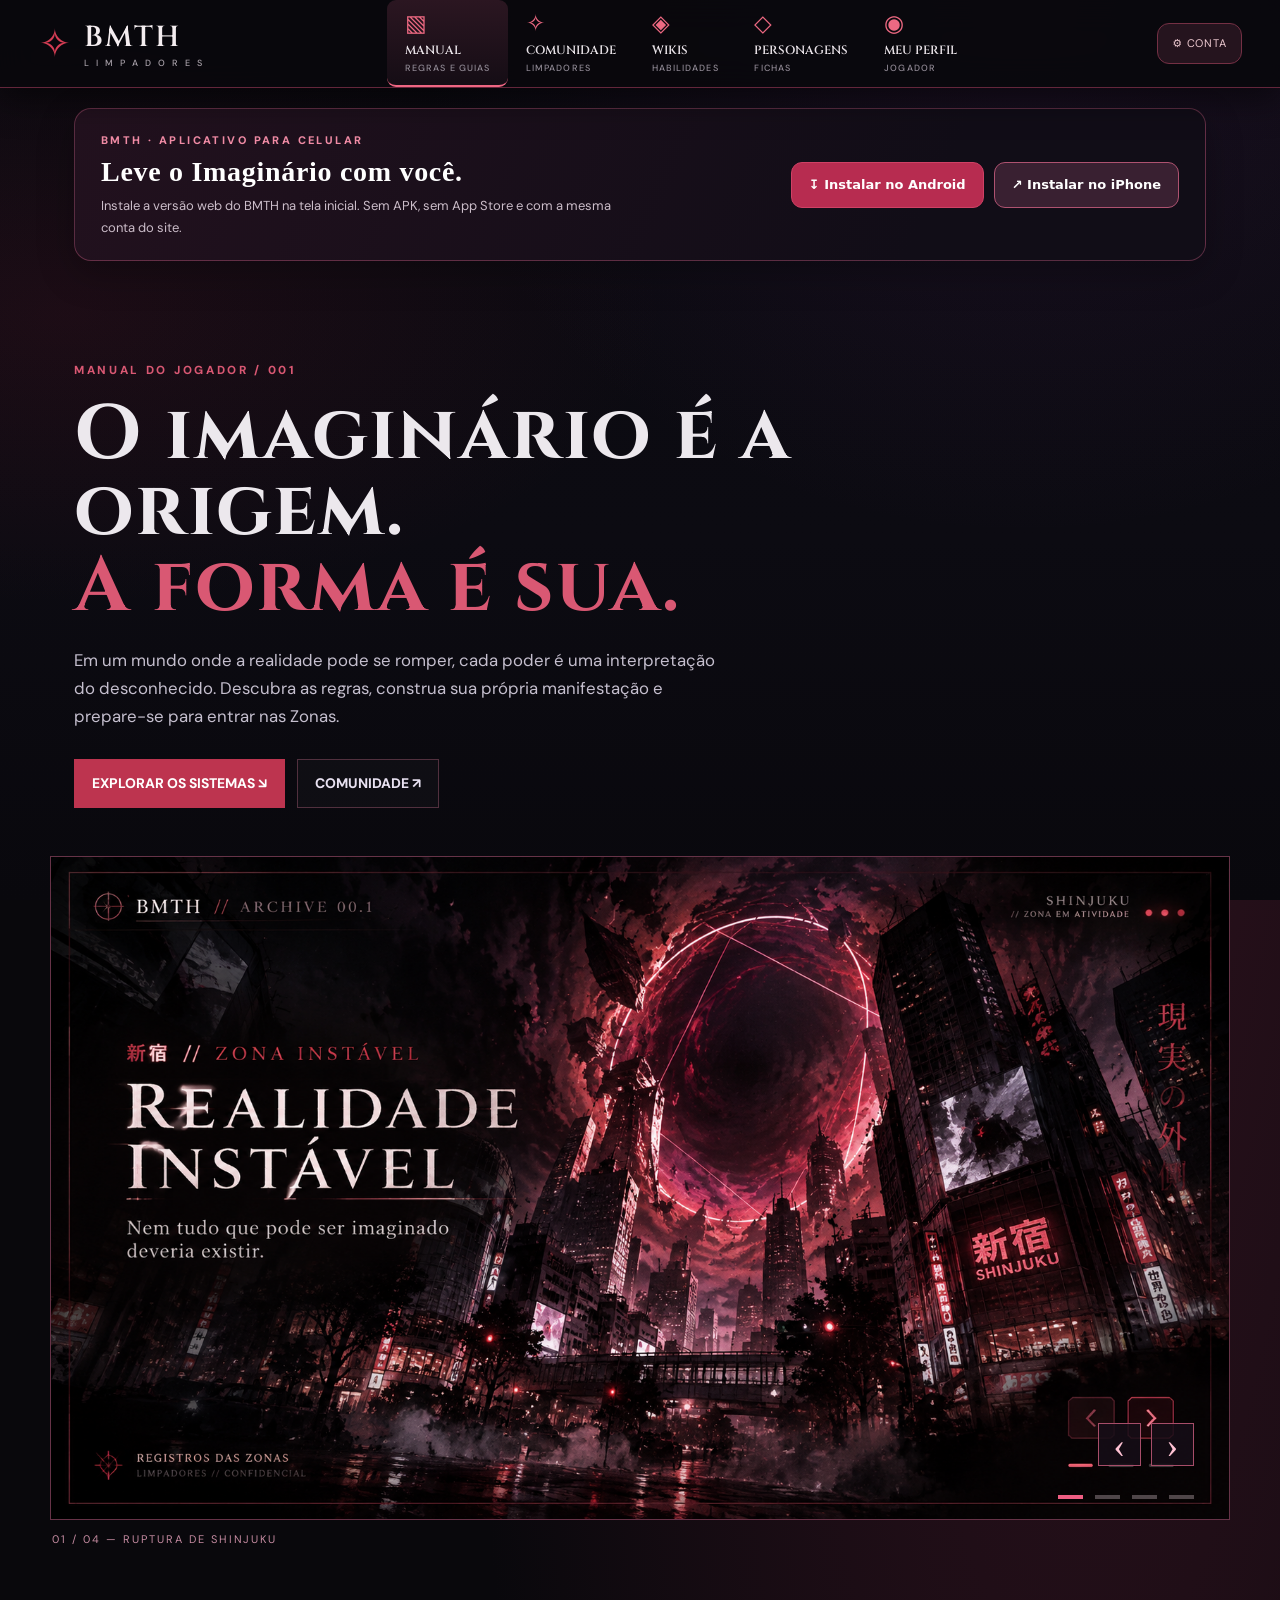
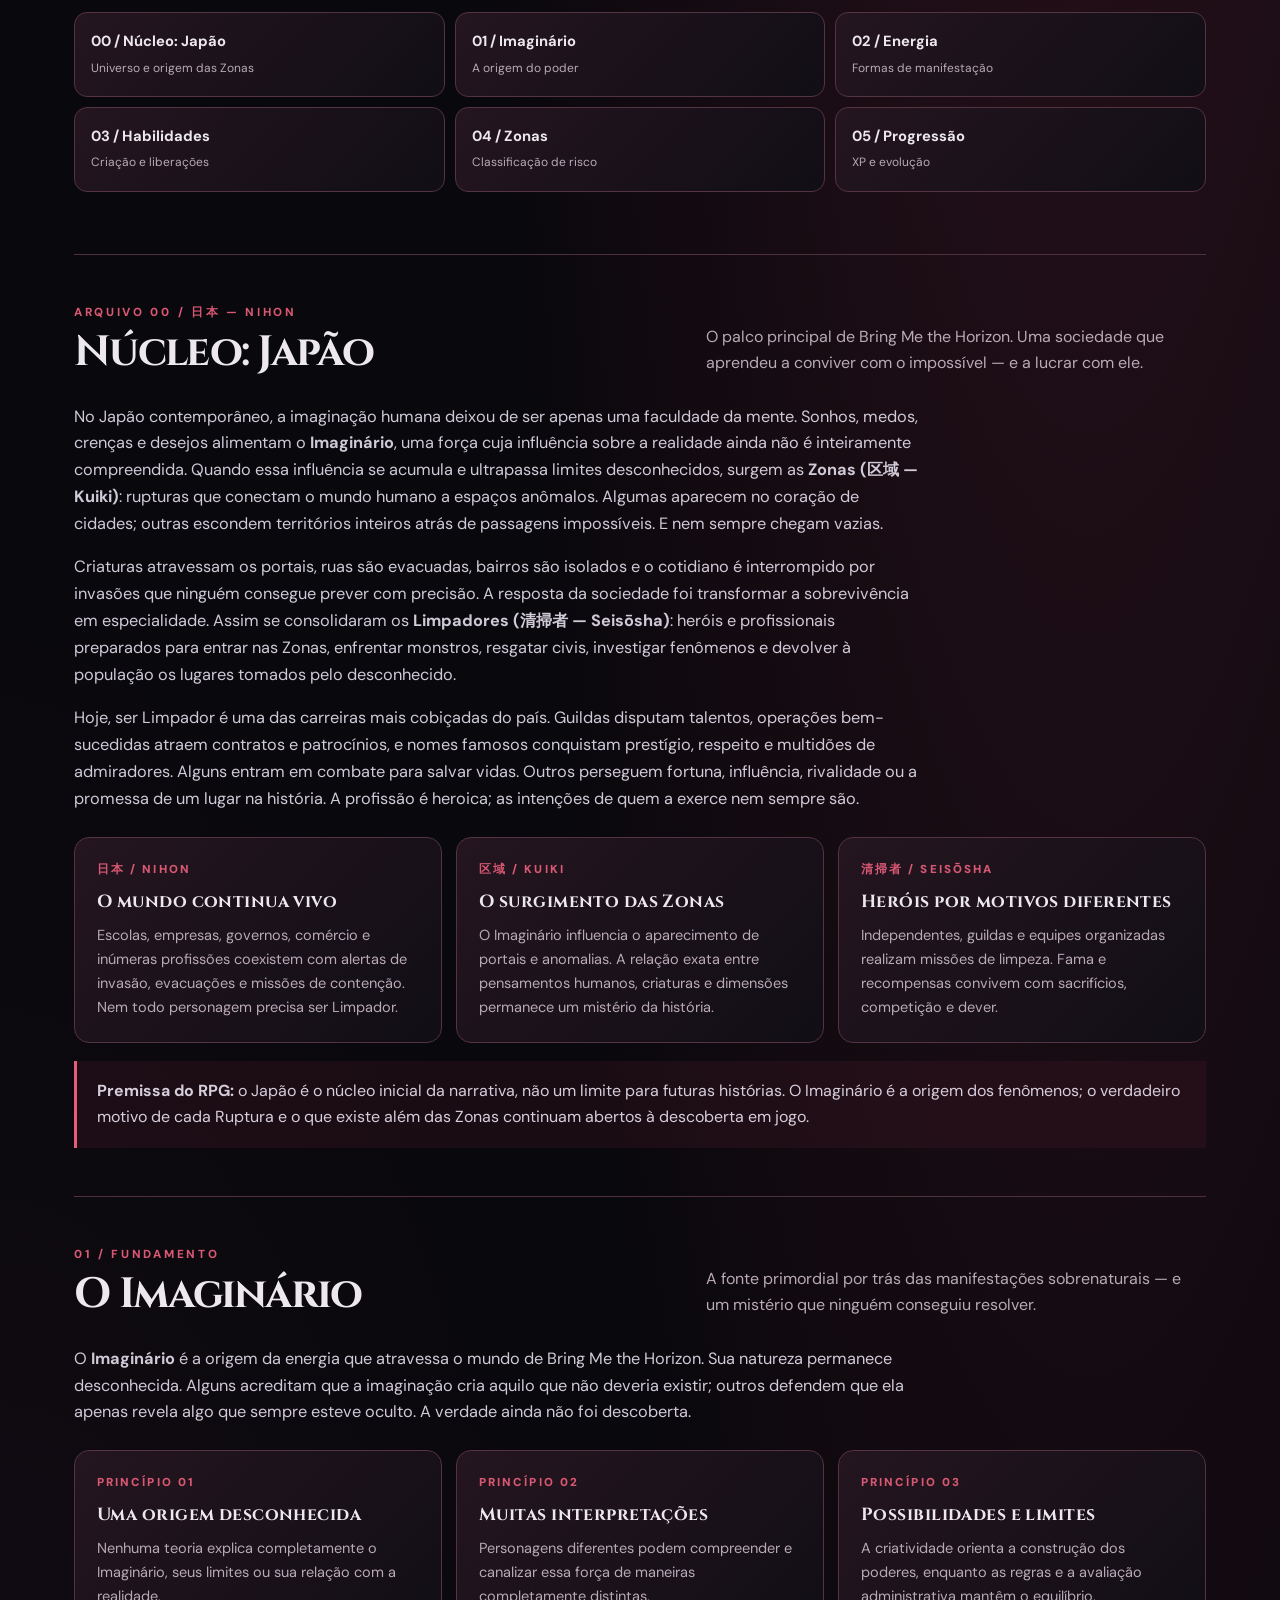
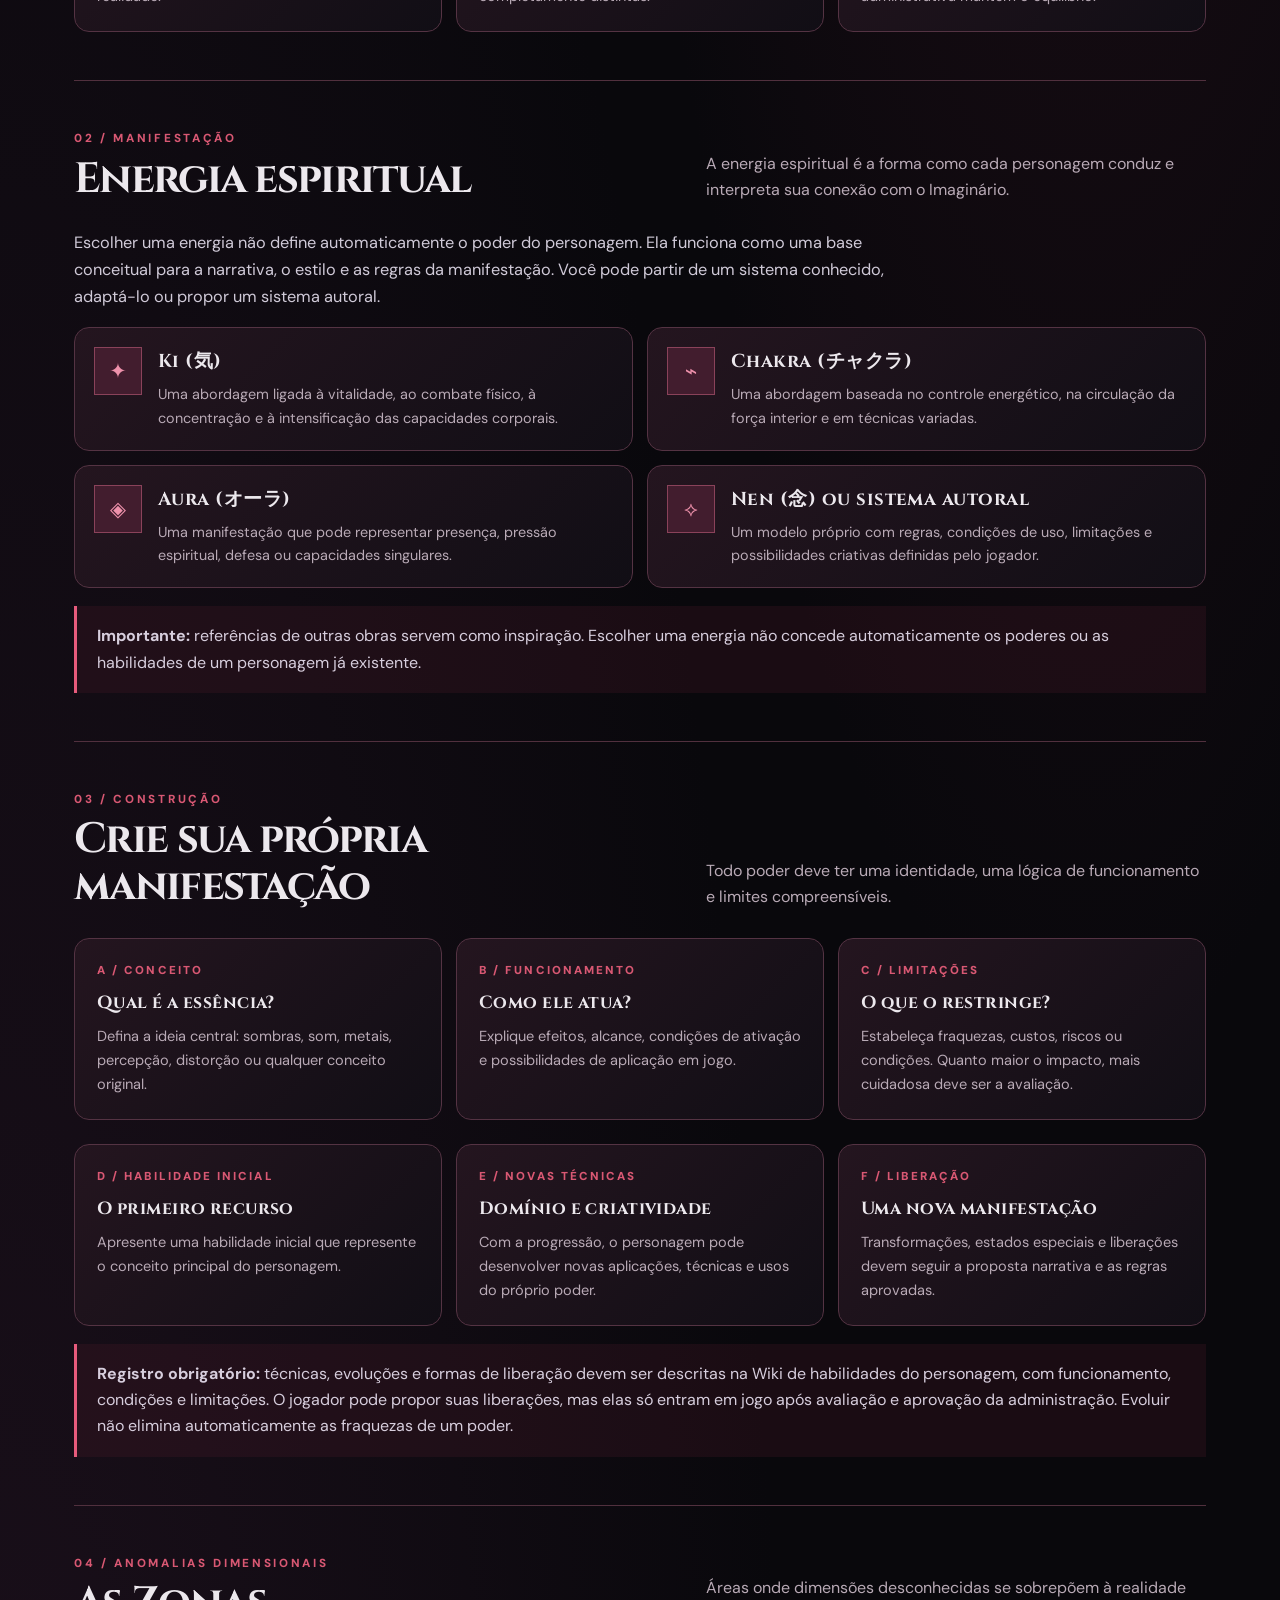
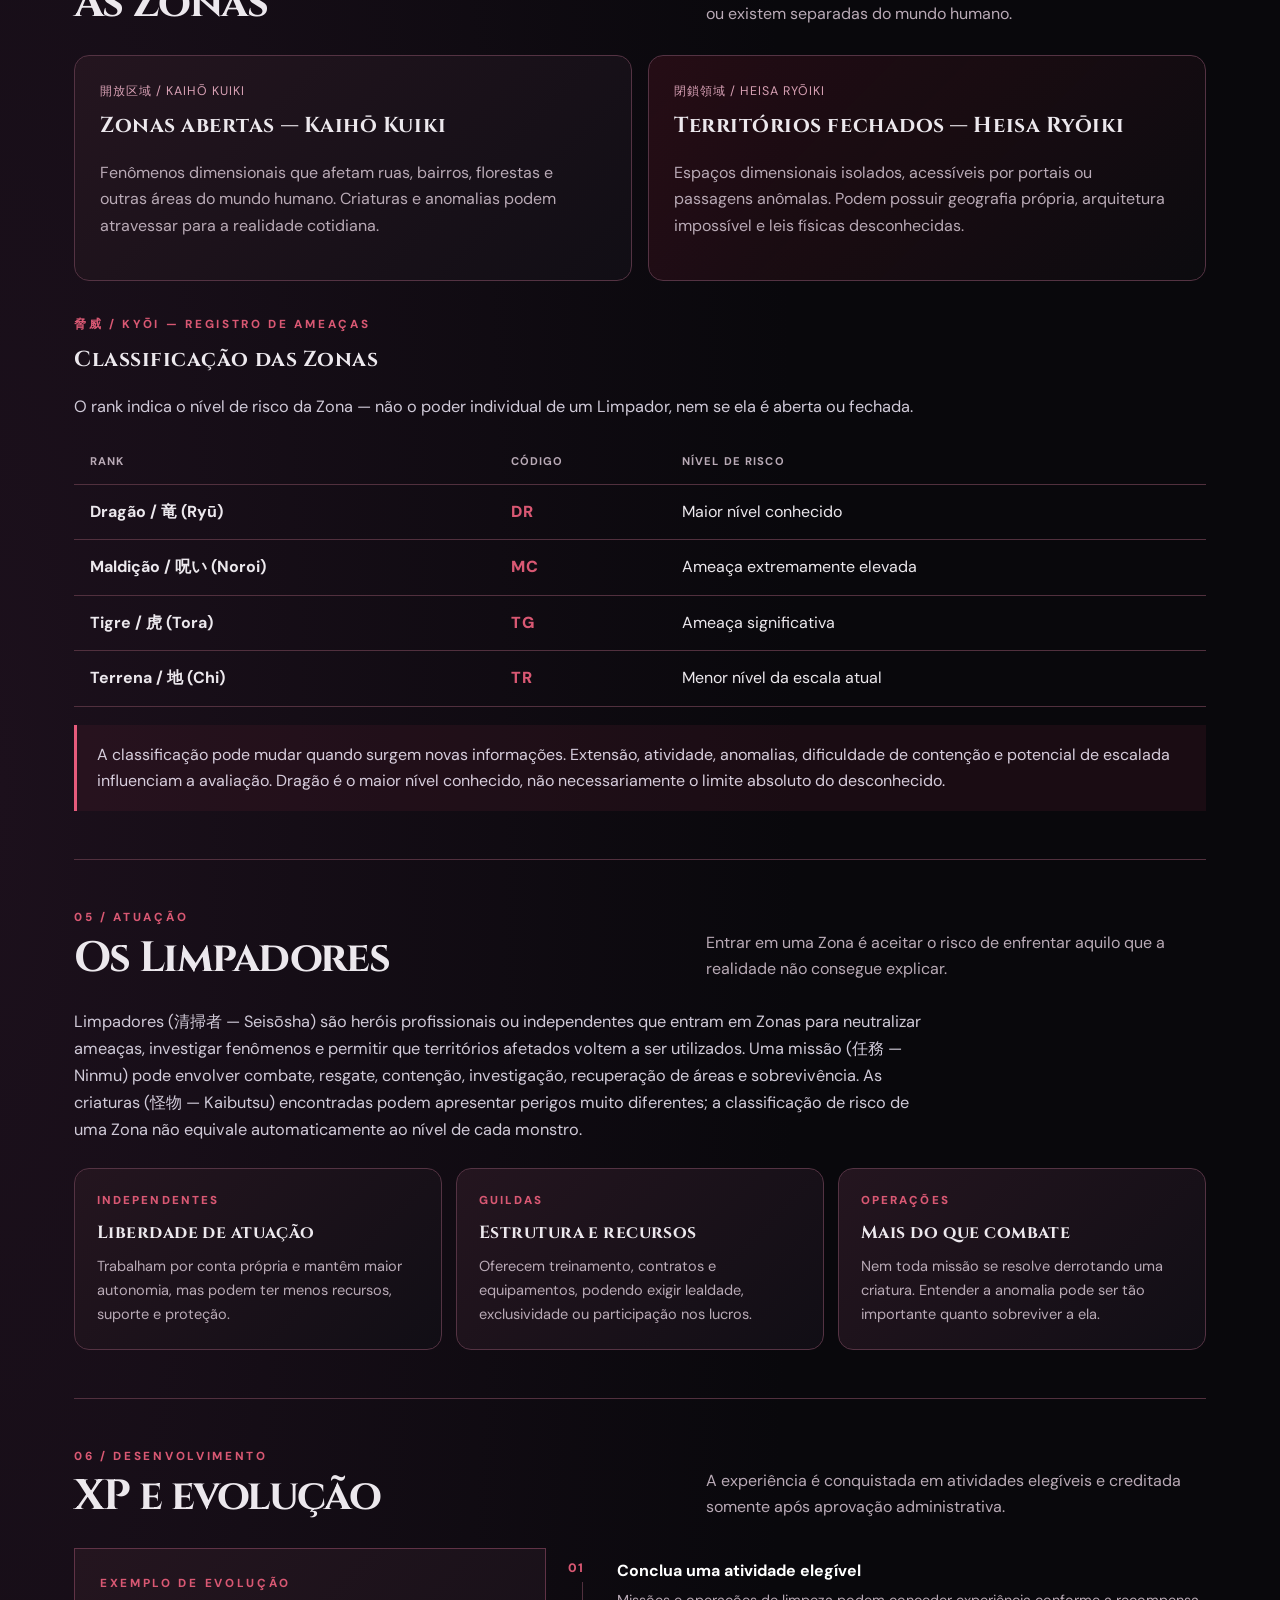
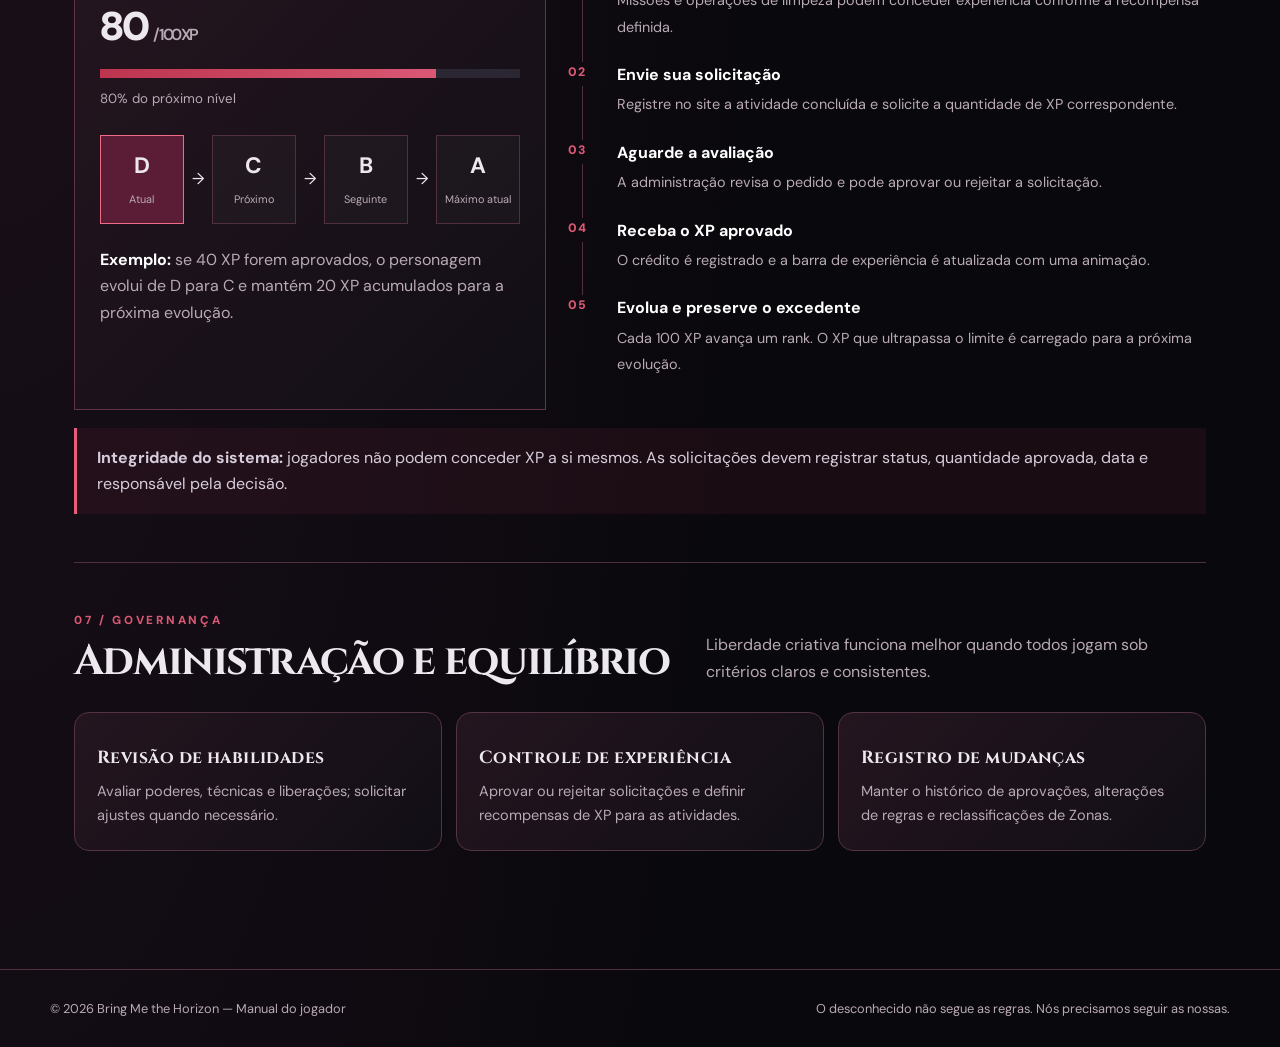
==== index.html @ 34ecfa63 "Add Android and iPhone PWA installation section to BMTH homepage" ====
<!DOCTYPE html>
<html lang="pt-BR">
<head>
  <meta charset="UTF-8">
  <meta name="viewport" content="width=device-width, initial-scale=1.0">
  <meta name="theme-color" content="#0b0a10">
  <title>Sistemas | Bring Me the Horizon</title>
  <style>
    :root {
      --bg: #0b0a10;
      --panel: #12111a;
      --panel-2: #191722;
      --text: #f4f0fa;
      --muted: #aaa4b8;
      --line: rgba(205, 185, 230, .15);
      --red: #b62942;
      --red-bright: #ed4d68;
      --purple: #a98bff;
      --max: 1180px;
    }
    * { box-sizing: border-box; }
    html { scroll-behavior: smooth; scroll-padding-top: 100px; }
    body {
      margin: 0; background: var(--bg); color: var(--text);
      font-family: Inter, ui-sans-serif, system-ui, -apple-system, BlinkMacSystemFont, "Segoe UI", sans-serif;
      line-height: 1.65;
    }
    a { color: inherit; text-decoration: none; }
    button { font: inherit; }
    .ambient {
      position: fixed; inset: 0; pointer-events: none; z-index: -1;
      background:
        radial-gradient(ellipse at 80% 0%, rgba(110, 48, 130, .16), transparent 42%),
        radial-gradient(ellipse at 5% 35%, rgba(155, 27, 55, .12), transparent 35%),
        linear-gradient(180deg, #0b0a10 0%, #0c0b12 60%, #09080d 100%);
    }
    .topbar {
      position: sticky; top: 0; z-index: 10;
      background: rgba(11, 10, 16, .88); backdrop-filter: blur(18px);
      border-bottom: 1px solid var(--line);
    }
    .nav {
      max-width: var(--max); margin: auto; padding: 15px 24px;
      display: flex; align-items: center; justify-content: space-between; gap: 24px;
    }
    .brand { display: flex; align-items: center; gap: 12px; min-width: 0; }
    .brand-mark {
      width: 39px; height: 39px; display: grid; place-items: center;
      border: 1px solid rgba(237,77,104,.65); color: var(--red-bright);
      transform: rotate(45deg); font-weight: 900; flex-shrink: 0;
    }
    .brand-mark span { transform: rotate(-45deg); }
    .brand-title { font-size: .88rem; font-weight: 850; letter-spacing: .12em; }
    .brand-sub { color: var(--muted); font-size: .67rem; letter-spacing: .2em; text-transform: uppercase; }
    .nav-links { display: flex; gap: 22px; align-items: center; }
    .nav-links a { font-size: .85rem; color: var(--muted); transition: color .2s; }
    .nav-links a:hover, .nav-links a.active { color: white; }
    .nav-cta {
      padding: 9px 14px; border: 1px solid rgba(237,77,104,.55);
      color: #ffdce2; font-size: .8rem; letter-spacing: .04em;
    }
    .menu-toggle { display: none; background: transparent; border: 1px solid var(--line); color: white; padding: 7px 11px; }
    .hero {
      max-width: var(--max); margin: auto; padding: 88px 24px 64px;
      display: grid; grid-template-columns: 1.15fr .85fr; gap: 52px; align-items: center;
    }
    .eyebrow { color: var(--red-bright); font-size: .73rem; letter-spacing: .23em; text-transform: uppercase; font-weight: 800; }
    h1 { font-size: clamp(2.7rem, 6vw, 5.3rem); line-height: .99; letter-spacing: -.055em; margin: 17px 0 22px; }
    h1 span { color: var(--red-bright); display: block; }
    .hero-copy { max-width: 650px; color: #c5bfce; font-size: 1.05rem; }
    .hero-actions { display: flex; flex-wrap: wrap; gap: 12px; margin-top: 29px; }
    .btn { display: inline-flex; justify-content: center; align-items: center; padding: 12px 17px; border: 1px solid var(--line); font-weight: 750; font-size: .87rem; cursor: pointer; transition: transform .2s, background .2s; }
    .btn:hover { transform: translateY(-2px); }
    .btn-primary { background: var(--red); border-color: var(--red); color: white; }
    .btn-ghost { color: #e9e2f2; background: rgba(255,255,255,.025); }
    .hero-art {
      min-height: 390px; position: relative; overflow: hidden; border: 1px solid var(--line);
      background:
        linear-gradient(0deg, rgba(11,10,16,.95), rgba(11,10,16,.05) 65%),
        radial-gradient(circle at 50% 40%, rgba(168,99,215,.35), transparent 35%),
        radial-gradient(circle at 68% 55%, rgba(188,30,58,.34), transparent 38%),
        linear-gradient(135deg, #211526, #111019 55%, #2b101b);
    }
    .hero-art::before, .hero-art::after { content: ""; position: absolute; inset: 13%; border: 1px solid rgba(221,196,255,.19); transform: rotate(45deg) scale(.76); }
    .hero-art::after { inset: 20%; border-color: rgba(237,77,104,.28); transform: rotate(45deg) scale(.95); }
    .portal {
      position: absolute; width: 185px; height: 270px; left: 50%; top: 43%;
      transform: translate(-50%,-50%) rotate(20deg);
      border: 2px solid rgba(232,196,255,.8); border-radius: 50%;
      box-shadow: 0 0 25px rgba(169,139,255,.4), inset 0 0 35px rgba(169,139,255,.2), 0 0 90px rgba(182,41,66,.25);
    }
    .portal::before { content:""; position:absolute; inset: 13px -8px; border: 1px solid rgba(237,77,104,.7); border-radius:50%; transform:rotate(-16deg); }
    .art-caption { position: absolute; left: 24px; right: 24px; bottom: 22px; z-index: 1; }
    .art-caption strong { display: block; letter-spacing: .12em; font-size: .8rem; }
    .art-caption small { color: #bcb3c9; }
    .art-index { position: absolute; right: 22px; top: 20px; color: rgba(255,255,255,.48); font-size: .72rem; letter-spacing: .16em; }
    .quick-nav { max-width: var(--max); padding: 0 24px; margin: 0 auto 62px; display: grid; grid-template-columns: repeat(3,1fr); gap: 10px; }
    .quick-nav a { border: 1px solid var(--line); background: rgba(255,255,255,.018); padding: 16px; transition: border .2s, background .2s; }
    .quick-nav a:hover { border-color: rgba(237,77,104,.6); background: rgba(182,41,66,.08); }
    .quick-nav b { display: block; font-size: .92rem; }
    .quick-nav small { color: var(--muted); font-size: .75rem; }
    main { max-width: var(--max); margin: auto; padding: 0 24px 70px; }
    .section { padding: 48px 0; border-top: 1px solid var(--line); }
    .section-head { display: flex; justify-content: space-between; gap: 28px; align-items: end; margin-bottom: 27px; }
    .section-head h2 { font-size: clamp(1.8rem, 4vw, 2.65rem); letter-spacing: -.04em; line-height: 1.1; margin: 8px 0 0; }
    .section-head p { max-width: 500px; color: var(--muted); margin: 0; }
    .lead { color: #d0cad8; max-width: 850px; font-size: 1.02rem; }
    .card-grid { display: grid; grid-template-columns: repeat(3,1fr); gap: 14px; margin-top: 24px; }
    .card { padding: 22px; border: 1px solid var(--line); background: linear-gradient(145deg, rgba(255,255,255,.035), rgba(255,255,255,.012)); }
    .card .number { color: var(--red-bright); font-size: .72rem; letter-spacing: .18em; font-weight: 850; }
    .card h3 { margin: 9px 0 7px; font-size: 1.1rem; }
    .card p { margin: 0; color: var(--muted); font-size: .91rem; }
    .energy-grid { display: grid; grid-template-columns: repeat(2,1fr); gap: 14px; }
    .energy-card { display: flex; gap: 16px; padding: 19px; border: 1px solid var(--line); background: rgba(255,255,255,.02); }
    .energy-icon { width: 48px; height: 48px; flex-shrink: 0; display: grid; place-items: center; color: var(--purple); background: rgba(169,139,255,.1); border: 1px solid rgba(169,139,255,.2); font-size: 1.3rem; }
    .energy-card h3 { margin: 0 0 5px; }
    .energy-card p { margin: 0; color: var(--muted); font-size: .9rem; }
    .notice { border-left: 3px solid var(--red-bright); background: rgba(182,41,66,.075); padding: 17px 20px; color: #d7cedd; margin-top: 18px; }
    .zone-grid { display: grid; grid-template-columns: 1fr 1fr; gap: 16px; }
    .zone { position: relative; overflow: hidden; padding: 25px; min-height: 220px; border: 1px solid var(--line); background: linear-gradient(135deg, rgba(95,49,105,.17), rgba(255,255,255,.015)); }
    .zone.closed { background: linear-gradient(135deg, rgba(156,31,55,.18), rgba(255,255,255,.015)); }
    .zone .jp { color: var(--purple); font-size: .78rem; letter-spacing: .08em; }
    .zone h3 { font-size: 1.35rem; margin: 7px 0; }
    .zone p { color: var(--muted); max-width: 500px; }
    .rank-table { width: 100%; border-collapse: collapse; margin-top: 15px; }
    .rank-table th, .rank-table td { text-align: left; padding: 14px 16px; border-bottom: 1px solid var(--line); }
    .rank-table th { color: var(--muted); text-transform: uppercase; letter-spacing: .1em; font-size: .7rem; }
    .rank-code { color: var(--red-bright); font-weight: 850; letter-spacing: .08em; }
    .progression { display: grid; grid-template-columns: .85fr 1.15fr; gap: 22px; align-items: stretch; }
    .xp-panel { border: 1px solid var(--line); padding: 25px; background: linear-gradient(145deg, rgba(182,41,66,.12), rgba(255,255,255,.015)); }
    .xp-panel .big { font-size: 2.5rem; font-weight: 900; letter-spacing: -.06em; }
    .xp-panel p { color: var(--muted); }
    .rank-track { display: flex; align-items: center; gap: 8px; margin: 23px 0; }
    .rank-step { flex: 1; text-align: center; padding: 12px 4px; border: 1px solid var(--line); background: rgba(255,255,255,.025); }
    .rank-step b { display: block; font-size: 1.4rem; }
    .rank-step small { color: var(--muted); font-size: .68rem; }
    .rank-step.current { border-color: var(--red-bright); background: rgba(182,41,66,.13); }
    .xp-bar { height: 9px; background: #2a2632; overflow: hidden; margin: 10px 0 7px; }
    .xp-fill { height: 100%; width: 80%; background: linear-gradient(90deg, var(--red), var(--red-bright)); }
    .steps { list-style: none; padding: 0; margin: 0; counter-reset: steps; }
    .steps li { position: relative; padding: 0 0 22px 49px; color: #d0cad8; counter-increment: steps; }
    .steps li::before { content: counter(steps, decimal-leading-zero); position: absolute; left: 0; top: 0; color: var(--red-bright); font-size: .77rem; font-weight: 850; letter-spacing: .1em; }
    .steps li:not(:last-child)::after { content:""; position:absolute; left: 14px; top: 24px; bottom: 0; width: 1px; background: var(--line); }
    .steps strong { color: white; display: block; margin-bottom: 3px; }
    .steps span { color: var(--muted); font-size: .9rem; }
    .footer { border-top: 1px solid var(--line); padding: 28px 24px; color: var(--muted); font-size: .8rem; }
    .footer-inner { max-width: var(--max); margin: auto; display: flex; justify-content: space-between; gap: 18px; flex-wrap: wrap; }
    @media (max-width: 850px) {
      .nav-links { display: none; position: absolute; top: 69px; left: 0; right: 0; background: #100e16; border-bottom: 1px solid var(--line); padding: 18px 24px; flex-direction: column; align-items: stretch; gap: 15px; }
      .nav-links.open { display: flex; }
      .menu-toggle { display: block; }
      .nav-cta { display: none; }
      .hero { grid-template-columns: 1fr; padding-top: 60px; gap: 30px; }
      .hero-art { min-height: 300px; }
      .quick-nav { grid-template-columns: repeat(2,1fr); }
      .quick-nav a:last-child { grid-column: span 2; }
      .section-head { display: block; }
      .section-head p { margin-top: 14px; }
      .card-grid { grid-template-columns: 1fr; }
      .progression { grid-template-columns: 1fr; }
    }
    @media (max-width: 560px) {
      .nav { padding: 12px 16px; }
      .brand-title { font-size: .74rem; }
      .brand-sub { font-size: .58rem; }
      .hero, main, .quick-nav { padding-left: 16px; padding-right: 16px; }
      .hero { padding-top: 48px; }
      .hero-art { min-height: 260px; }
      .quick-nav { gap: 8px; margin-bottom: 38px; }
      .quick-nav a { padding: 12px; }
      .energy-grid, .zone-grid { grid-template-columns: 1fr; }
      .energy-card { padding: 15px; }
      .rank-table th, .rank-table td { padding: 11px 8px; font-size: .84rem; }
      .rank-track { gap: 5px; }
      .rank-step { padding: 10px 2px; }
      .rank-step b { font-size: 1.2rem; }
    }
  
/* BMTH 2.0 — somente cores e acabamento; sistemas preservados */
:root{--bg:#09080c;--panel:#161017;--panel-2:#21151e;--line:rgba(222,135,161,.22);--red:#bf2d4c;--red-bright:#f06b87;--purple:#c49bac;--muted:#c3b0bd}
.hero-art{border-color:#683349;background:linear-gradient(0deg,#09080df2,#120c1599 65%),radial-gradient(circle at 50% 35%,#9e3a5b88,transparent 45%),linear-gradient(135deg,#321422,#100b13)}
.portal{border-color:#e1a1b6;box-shadow:0 0 30px #d85a8066,inset 0 0 35px #b8486d33,0 0 95px #9b284c55}
.quick-nav a,.card,.energy-card,.zone,.xp-panel{border-color:#603346;background:linear-gradient(135deg,#24151f,#110e15)}
.quick-nav a:hover{border-color:#d95677;background:#351724}
.energy-icon{color:#ee91ab;background:#421d2e;border-color:#8a425a}
.notice{background:#4b1a2a44;border-left-color:#e75b7c}
.rank-step.current{background:#5b1d35;border-color:#ee6c8a}

/* Shinjuku: arte cinematográfica enviada ao repositório pelo criador */
.hero-art{background:#120c12 url('./544c32c9-9646-4a9a-b7c1-4d180a6a3767.png') center center/cover no-repeat!important;border-color:#71384d;min-height:390px}
.hero-art::before,.hero-art::after,.hero-art .portal{display:none!important}
.hero-art .art-caption,.hero-art .art-index{display:none!important}
@media(max-width:850px){.hero-art{min-height:320px;background-position:60% center!important}}
@media(max-width:560px){.hero-art{min-height:275px;background-position:60% center!important}}

/* Banner de Shinjuku em proporção cinematográfica, abaixo das ações */
.hero{display:block!important;padding-bottom:28px!important}
.hero>div:first-child{max-width:880px}
.hero h1{max-width:850px}
.hero-art{display:block;position:relative;width:calc(100% - 48px);max-width:var(--max);margin:20px auto 64px;aspect-ratio:16/9;min-height:0!important;background-position:center center!important;background-size:cover!important}
@media(max-width:560px){.hero-art{width:calc(100% - 32px);margin-top:12px;margin-bottom:40px;aspect-ratio:16/9}}

/* Arte oficial do Imaginário: substitui a ilustração provisória */
.archive-slide--imaginary{background:#0d0818 url('./imaginario.png') center center/cover no-repeat!important}
.archive-slide--imaginary:after{background:linear-gradient(90deg,rgba(9,6,18,.76),rgba(9,6,18,.25) 46%,transparent 76%)!important}
.archive-slide--imaginary .archive-scene{display:none!important}
/* Artes oficiais: Osaka e Limpadores */
.archive-slide--zones{background:#070d1d url('./zonas-osaka.png') center center/cover no-repeat!important}
.archive-slide--cleaners{background:#130e0d url('./limpadores.png') center center/cover no-repeat!important}
.archive-slide--zones .archive-scene,.archive-slide--cleaners .archive-scene{display:none!important}
.archive-slide--zones:after,.archive-slide--cleaners:after{display:none!important}
.archive-slide--zones .archive-slide-copy,.archive-slide--cleaners .archive-slide-copy{display:none!important}
@media(max-width:560px){.archive-slide--zones,.archive-slide--cleaners{background-position:center center!important}}
/* Arquivos BMTH — carrossel acessível e responsivo */
.archive-carousel{width:calc(100% - 48px);max-width:var(--max);margin:20px auto 64px}
.archive-stage{position:relative;aspect-ratio:16/9;overflow:hidden;background:#0c080d;border:1px solid #663347;isolation:isolate}
.archive-slide{position:absolute;inset:0;opacity:0;visibility:hidden;pointer-events:none;transition:opacity .5s ease,visibility .5s ease;overflow:hidden}
.archive-slide.is-active{opacity:1;visibility:visible;pointer-events:auto}
.archive-slide--shinjuku{background:#120c12 url('./544c32c9-9646-4a9a-b7c1-4d180a6a3767.png') center/cover no-repeat}
.archive-slide--imaginary{background:radial-gradient(ellipse at 64% 52%,#812b65 0%,#30112c 28%,#0b0914 68%),linear-gradient(140deg,#1b0e1b,#07080c)}
.archive-slide--zones{background:radial-gradient(ellipse at 60% 45%,#a83449 0%,#36101f 27%,#09090e 74%)}
.archive-slide--cleaners{background:radial-gradient(circle at 65% 29%,#662b44 0%,#1a1120 34%,#09090f 78%)}
.archive-slide--imaginary:after,.archive-slide--zones:after,.archive-slide--cleaners:after{content:"";position:absolute;inset:0;background:linear-gradient(90deg,rgba(8,6,11,.94),rgba(8,6,11,.4) 50%,transparent 88%),linear-gradient(0deg,#07070dc9,transparent 45%)}
.archive-scene{position:absolute;inset:0;overflow:hidden}
.archive-orb{position:absolute;left:65%;top:48%;width:34%;aspect-ratio:1;transform:translate(-50%,-50%);border-radius:50%;background:radial-gradient(circle at 40% 40%,#fbb1dd,#bc4c8c 15%,#4b174e 44%,#100d27 68%);box-shadow:0 0 70px #db41878c,0 0 200px #a72f7a70,inset -25px -30px 45px #090b20}
.archive-ring{position:absolute;left:65%;top:48%;width:47%;height:54%;transform:translate(-50%,-50%) rotate(-25deg);border:2px solid #f58abf88;border-radius:50%;box-shadow:0 0 25px #dd5b9a55}
.archive-ring--two{transform:translate(-50%,-50%) rotate(40deg);width:38%;height:65%;border-color:#9e68db88}
.archive-rift{position:absolute;left:65%;top:42%;width:38%;height:84%;transform:translate(-50%,-50%) rotate(-13deg);border-radius:50%;background:radial-gradient(ellipse,#07000b 25%,#390b24 54%,#e04565 68%,transparent 71%);box-shadow:0 0 75px #ef365870}
.archive-city{position:absolute;inset:62% 0 0;background:repeating-linear-gradient(90deg,#07070b 0 35px,#140e16 35px 48px,#07070b 48px 76px);clip-path:polygon(0 36%,5% 36%,5% 10%,12% 10%,12% 28%,20% 28%,20% 0,27% 0,27% 44%,38% 44%,38% 8%,45% 8%,45% 30%,54% 30%,54% 0,62% 0,62% 22%,72% 22%,72% 10%,79% 10%,79% 33%,88% 33%,88% 3%,95% 3%,95% 40%,100% 40%,100% 100%,0 100%)}
.archive-moon{position:absolute;left:67%;top:12%;width:29%;aspect-ratio:1;border-radius:50%;background:radial-gradient(circle at 42% 38%,#edafc1,#ac4b6b 45%,#4a1b37 73%);box-shadow:0 0 110px #bf426680}
.archive-figure{position:absolute;bottom:-10%;width:13%;height:72%;background:linear-gradient(90deg,#07080d,#20141f 45%,#08080c);clip-path:polygon(38% 0,65% 0,79% 16%,70% 27%,94% 46%,100% 100%,0 100%,9% 46%,30% 27%,23% 16%);filter:drop-shadow(0 0 18px #000)}
.archive-figure--one{left:58%;transform:scale(1.12)}.archive-figure--two{left:73%;height:60%}.archive-figure--three{left:44%;height:54%}
.archive-slide-copy{position:absolute;left:6%;bottom:13%;z-index:2;max-width:47%;color:#fff}
.archive-slide-copy>span{font-size:clamp(9px,1.1vw,13px);letter-spacing:.23em;color:#f08fa8;font-weight:800}
.archive-slide-copy h2{font:700 clamp(24px,4.4vw,65px)/1.1 'Cinzel',Georgia,serif;letter-spacing:.04em;margin:12px 0}
.archive-slide-copy p{font-size:clamp(12px,1.4vw,18px);line-height:1.5;color:#f1dfe8;margin:0 0 24px}
.archive-slide-copy a{display:inline-block;padding:12px 19px;border:1px solid #d9708f;background:#a62d4e;color:white;font-size:12px;font-weight:800;letter-spacing:.07em;text-decoration:none}
.archive-slide-copy a:hover{background:#c33c61}
.archive-controls{position:absolute;z-index:5;right:3%;bottom:8%;display:flex;gap:10px}
.archive-arrow{display:grid;place-items:center;width:43px;height:43px;border:1px solid #a74d69;background:#160d17d9;color:#ffc2d4;font:400 36px/1 Georgia,serif;cursor:pointer}
.archive-arrow:hover,.archive-arrow:focus-visible{background:#ad3154;color:white}
.archive-dots{position:absolute;z-index:5;right:3%;bottom:3%;display:flex;gap:12px}
.archive-dots button{width:25px;height:4px;border:0;background:#b6a2aa6b;cursor:pointer;padding:0}
.archive-dots button.is-active{background:#ef5e83}
.archive-caption{margin:10px 2px 0;color:#c58ba1;letter-spacing:.18em;font-size:11px}
@media(max-width:560px){.archive-carousel{width:calc(100% - 32px);margin:12px auto 40px}.archive-stage{aspect-ratio:4/3}.archive-slide--shinjuku{background-position:62% center}.archive-slide-copy{left:5%;bottom:21%;max-width:76%}.archive-slide-copy h2{font-size:clamp(23px,6vw,35px)}.archive-slide-copy p{font-size:12px;margin-bottom:12px}.archive-slide-copy a{font-size:10px;padding:9px 12px}.archive-controls{bottom:5%}.archive-dots{bottom:3%;right:auto;left:5%}.archive-orb,.archive-rift,.archive-moon{left:72%}}
@media(prefers-reduced-motion:reduce){.archive-slide{transition:none}}
</style>
<link rel="stylesheet" href="./theme.css?v=mobile1">
<link rel="manifest" href="/manifest.webmanifest"><link rel="icon" href="/bmth-icon.svg" type="image/svg+xml"><meta name="apple-mobile-web-app-capable" content="yes"><meta name="apple-mobile-web-app-status-bar-style" content="black-translucent"><meta name="apple-mobile-web-app-title" content="BMTH"><style>
@media(max-width:700px){
 .archive-carousel{width:calc(100% - 24px)!important;margin:16px auto 36px!important}
 .archive-stage{aspect-ratio:16/9!important;overflow:hidden!important;background:#0a0810!important}
 .archive-slide--shinjuku,.archive-slide--imaginary,.archive-slide--zones,.archive-slide--cleaners{background-size:contain!important;background-position:center center!important;background-repeat:no-repeat!important}
 .archive-slide--shinjuku .archive-slide-copy{display:none!important}
 .archive-slide--imaginary .archive-slide-copy{left:5%;bottom:7%;max-width:62%}
 .archive-slide--imaginary .archive-slide-copy h2{font-size:clamp(15px,4vw,23px);margin:4px 0}
 .archive-slide--imaginary .archive-slide-copy p{display:none}
 .archive-controls{right:2%;bottom:3%;gap:6px}
 .archive-arrow{width:35px;height:35px;font-size:20px}
 .hero h1{font-size:clamp(34px,9vw,58px)!important;line-height:1.1!important;overflow-wrap:break-word}
 .hero-actions{display:flex;flex-wrap:wrap;gap:10px}
 .hero-actions a{flex:1 1 145px;min-width:0;text-align:center}
}
</style>
<style>
.bmth-install{max-width:1180px;margin:20px auto 12px;padding:0 24px}
.bmth-install-inner{display:flex;align-items:center;justify-content:space-between;gap:22px;flex-wrap:wrap;padding:22px 26px;border:1px solid rgba(224,104,145,.35);border-radius:17px;background:linear-gradient(115deg,#22111e,#110d17 75%);box-shadow:0 12px 36px #0004}
.bmth-install-kicker{font-size:11px;letter-spacing:.22em;text-transform:uppercase;color:#f08ba5;font-weight:800}
.bmth-install h2{margin:5px 0 6px;font:700 clamp(20px,2.2vw,28px)/1.25 Georgia,serif;color:#fff}
.bmth-install p{margin:0;color:#cbbdc9;font-size:13px;max-width:520px}
.bmth-install-actions{display:flex;flex-wrap:wrap;gap:10px}
.bmth-install-btn{display:inline-flex;align-items:center;justify-content:center;gap:9px;min-height:46px;padding:11px 17px;border:1px solid #ae5270;border-radius:11px;background:#392031;color:#fff;font:700 13px system-ui,sans-serif;cursor:pointer;text-decoration:none}
.bmth-install-btn.primary{background:#b72c50;border-color:#cf4165}
.bmth-install-btn:hover{filter:brightness(1.13)}
.bmth-install-info{flex-basis:100%;display:none;padding:13px 15px;background:#100c14;border:1px solid #603448;border-radius:10px;color:#eee;font-size:13px;line-height:1.6}
.bmth-install-info.is-visible{display:block}
.bmth-install-info strong{color:#f1a4bb}
@media(max-width:700px){.bmth-install{padding:0 13px;margin:12px auto 20px}.bmth-install-inner{padding:17px;gap:14px}.bmth-install-actions{width:100%;display:grid;grid-template-columns:1fr 1fr;gap:8px}.bmth-install-btn{font-size:12px;padding:11px 8px}.bmth-install h2{font-size:22px}}
</style></head>
<body class="manual-page">
  <div class="ambient"></div>
  <header class="bmth-header"><a class="bmth-brand" href="./index.html"><span class="bmth-sigil">✧</span><span class="bmth-brandwords"><b>BMTH</b><small>L I M P A D O R E S</small></span></a><nav class="bmth-nav" aria-label="Navegação principal"><a href="./index.html" aria-current="page"><span class="bmth-icon" aria-hidden="true">▧</span>MANUAL<small>REGRAS E GUIAS</small></a><a href="./comunidade.html"><span class="bmth-icon" aria-hidden="true">✧</span>COMUNIDADE<small>LIMPADORES</small></a><a href="./comunidade.html#posts"><span class="bmth-icon">◈</span>WIKIS<small>HABILIDADES</small></a><a href="./personagens.html"><span class="bmth-icon" aria-hidden="true">◇</span>PERSONAGENS<small>FICHAS</small></a><a href="./perfil.html"><span class="bmth-icon">◉</span>MEU PERFIL<small>JOGADOR</small></a></nav><a class="bmth-account" href="./login.html">⚙ CONTA</a></header>


<section class="bmth-install" aria-label="Instalar BMTH no celular">
 <div class="bmth-install-inner">
  <div><div class="bmth-install-kicker">BMTH · Aplicativo para celular</div><h2>Leve o Imaginário com você.</h2><p>Instale a versão web do BMTH na tela inicial. Sem APK, sem App Store e com a mesma conta do site.</p></div>
  <div class="bmth-install-actions">
   <button type="button" class="bmth-install-btn primary" id="bmthInstallAndroid">↧ Instalar no Android</button>
   <button type="button" class="bmth-install-btn" id="bmthInstallIOS">↗ Instalar no iPhone</button>
  </div>
  <div class="bmth-install-info" id="bmthInstallInfo" role="status" aria-live="polite"></div>
 </div>
</section>
  <section class="hero" id="inicio">
    <div>
      <div class="eyebrow">Manual do jogador / 001</div>
      <h1>O imaginário é a origem.<span>A forma é sua.</span></h1>
      <p class="hero-copy">Em um mundo onde a realidade pode se romper, cada poder é uma interpretação do desconhecido. Descubra as regras, construa sua própria manifestação e prepare-se para entrar nas Zonas.</p>
      <div class="hero-actions">
        <a class="btn btn-primary" href="#sistemas">EXPLORAR OS SISTEMAS ↘</a>
        <a class="btn btn-ghost" href="./comunidade.html">COMUNIDADE ↗</a>
      </div>
    </div>
  </section>

  <section class="archive-carousel" aria-label="Arquivos do universo Bring Me the Horizon" aria-roledescription="carrossel">
    <div class="archive-stage" id="archiveStage" tabindex="0" aria-label="Use as setas do teclado para navegar pelos arquivos">
      <article class="archive-slide archive-slide--shinjuku is-active" data-archive-slide aria-hidden="false" aria-label="Arquivo 1: Ruptura de Shinjuku"></article>
      <article class="archive-slide archive-slide--imaginary" data-archive-slide aria-hidden="true" aria-label="Arquivo 2: O Imaginário">
        <div class="archive-scene archive-scene--imaginary" aria-hidden="true"><span class="archive-orb"></span><span class="archive-ring archive-ring--one"></span><span class="archive-ring archive-ring--two"></span></div>
        <div class="archive-slide-copy"><span>ARQUIVO 02 / FONTE PRIMORDIAL</span><h2>O IMAGINÁRIO</h2><p>Sonhos, medos e desejos alimentam uma força capaz de alterar a realidade.</p><a href="#imaginario">EXPLORAR ARQUIVO ↗</a></div>
      </article>
      <article class="archive-slide archive-slide--zones" data-archive-slide aria-hidden="true" aria-label="Arquivo 3: As Zonas">
        <div class="archive-scene archive-scene--zones" aria-hidden="true"><span class="archive-rift"></span><span class="archive-city"></span></div>
        <div class="archive-slide-copy"><span>ARQUIVO 03 / ANOMALIAS</span><h2>AS ZONAS</h2><p>Territórios instáveis, criaturas desconhecidas e expedições de alto risco.</p><a href="#zonas">EXPLORAR ARQUIVO ↗</a></div>
      </article>
      <article class="archive-slide archive-slide--cleaners" data-archive-slide aria-hidden="true" aria-label="Arquivo 4: Os Limpadores">
        <div class="archive-scene archive-scene--cleaners" aria-hidden="true"><span class="archive-moon"></span><span class="archive-figure archive-figure--one"></span><span class="archive-figure archive-figure--two"></span><span class="archive-figure archive-figure--three"></span></div>
        <div class="archive-slide-copy"><span>ARQUIVO 04 / OPERAÇÕES</span><h2>OS LIMPADORES</h2><p>Profissionais que enfrentam as anomalias e sobrevivem ao impossível.</p><a href="#nucleo">EXPLORAR ARQUIVO ↗</a></div>
      </article>
      <div class="archive-controls"><button class="archive-arrow" id="archivePrev" type="button" aria-label="Arquivo anterior">‹</button><button class="archive-arrow" id="archiveNext" type="button" aria-label="Próximo arquivo">›</button></div>
      <div class="archive-dots" role="group" aria-label="Selecionar arquivo"><button type="button" class="is-active" aria-label="Mostrar arquivo 1" aria-current="true"></button><button type="button" aria-label="Mostrar arquivo 2"></button><button type="button" aria-label="Mostrar arquivo 3"></button><button type="button" aria-label="Mostrar arquivo 4"></button></div>
    </div>
    <p class="archive-caption" aria-live="polite" id="archiveCaption">01 / 04 — RUPTURA DE SHINJUKU</p>
  </section>

  <nav class="quick-nav" aria-label="Atalhos dos sistemas">
    <a href="#nucleo"><b>00 / Núcleo: Japão</b><small>Universo e origem das Zonas</small></a>
    <a href="#imaginario"><b>01 / Imaginário</b><small>A origem do poder</small></a>
    <a href="#energias"><b>02 / Energia</b><small>Formas de manifestação</small></a>
    <a href="#poderes"><b>03 / Habilidades</b><small>Criação e liberações</small></a>
    <a href="#zonas"><b>04 / Zonas</b><small>Classificação de risco</small></a>
    <a href="#progressao"><b>05 / Progressão</b><small>XP e evolução</small></a>
  </nav>

  <main id="sistemas">
    <section class="section" id="nucleo">
      <div class="section-head">
        <div><div class="eyebrow">ARQUIVO 00 / 日本 — NIHON</div><h2>Núcleo: Japão</h2></div>
        <p>O palco principal de Bring Me the Horizon. Uma sociedade que aprendeu a conviver com o impossível — e a lucrar com ele.</p>
      </div>
      <p class="lead">No Japão contemporâneo, a imaginação humana deixou de ser apenas uma faculdade da mente. Sonhos, medos, crenças e desejos alimentam o <strong>Imaginário</strong>, uma força cuja influência sobre a realidade ainda não é inteiramente compreendida. Quando essa influência se acumula e ultrapassa limites desconhecidos, surgem as <strong>Zonas (区域 — Kuiki)</strong>: rupturas que conectam o mundo humano a espaços anômalos. Algumas aparecem no coração de cidades; outras escondem territórios inteiros atrás de passagens impossíveis. E nem sempre chegam vazias.</p>
      <p class="lead">Criaturas atravessam os portais, ruas são evacuadas, bairros são isolados e o cotidiano é interrompido por invasões que ninguém consegue prever com precisão. A resposta da sociedade foi transformar a sobrevivência em especialidade. Assim se consolidaram os <strong>Limpadores (清掃者 — Seisōsha)</strong>: heróis e profissionais preparados para entrar nas Zonas, enfrentar monstros, resgatar civis, investigar fenômenos e devolver à população os lugares tomados pelo desconhecido.</p>
      <p class="lead">Hoje, ser Limpador é uma das carreiras mais cobiçadas do país. Guildas disputam talentos, operações bem-sucedidas atraem contratos e patrocínios, e nomes famosos conquistam prestígio, respeito e multidões de admiradores. Alguns entram em combate para salvar vidas. Outros perseguem fortuna, influência, rivalidade ou a promessa de um lugar na história. A profissão é heroica; as intenções de quem a exerce nem sempre são.</p>
      <div class="card-grid">
        <article class="card"><div class="number">日本 / NIHON</div><h3>O mundo continua vivo</h3><p>Escolas, empresas, governos, comércio e inúmeras profissões coexistem com alertas de invasão, evacuações e missões de contenção. Nem todo personagem precisa ser Limpador.</p></article>
        <article class="card"><div class="number">区域 / KUIKI</div><h3>O surgimento das Zonas</h3><p>O Imaginário influencia o aparecimento de portais e anomalias. A relação exata entre pensamentos humanos, criaturas e dimensões permanece um mistério da história.</p></article>
        <article class="card"><div class="number">清掃者 / SEISŌSHA</div><h3>Heróis por motivos diferentes</h3><p>Independentes, guildas e equipes organizadas realizam missões de limpeza. Fama e recompensas convivem com sacrifícios, competição e dever.</p></article>
      </div>
      <div class="notice"><strong>Premissa do RPG:</strong> o Japão é o núcleo inicial da narrativa, não um limite para futuras histórias. O Imaginário é a origem dos fenômenos; o verdadeiro motivo de cada Ruptura e o que existe além das Zonas continuam abertos à descoberta em jogo.</div>
    </section>
    <section class="section" id="imaginario">
      <div class="section-head">
        <div><div class="eyebrow">01 / Fundamento</div><h2>O Imaginário</h2></div>
        <p>A fonte primordial por trás das manifestações sobrenaturais — e um mistério que ninguém conseguiu resolver.</p>
      </div>
      <p class="lead">O <strong>Imaginário</strong> é a origem da energia que atravessa o mundo de Bring Me the Horizon. Sua natureza permanece desconhecida. Alguns acreditam que a imaginação cria aquilo que não deveria existir; outros defendem que ela apenas revela algo que sempre esteve oculto. A verdade ainda não foi descoberta.</p>
      <div class="card-grid">
        <article class="card"><div class="number">PRINCÍPIO 01</div><h3>Uma origem desconhecida</h3><p>Nenhuma teoria explica completamente o Imaginário, seus limites ou sua relação com a realidade.</p></article>
        <article class="card"><div class="number">PRINCÍPIO 02</div><h3>Muitas interpretações</h3><p>Personagens diferentes podem compreender e canalizar essa força de maneiras completamente distintas.</p></article>
        <article class="card"><div class="number">PRINCÍPIO 03</div><h3>Possibilidades e limites</h3><p>A criatividade orienta a construção dos poderes, enquanto as regras e a avaliação administrativa mantêm o equilíbrio.</p></article>
      </div>
    </section>

    <section class="section" id="energias">
      <div class="section-head">
        <div><div class="eyebrow">02 / Manifestação</div><h2>Energia espiritual</h2></div>
        <p>A energia espiritual é a forma como cada personagem conduz e interpreta sua conexão com o Imaginário.</p>
      </div>
      <p class="lead">Escolher uma energia não define automaticamente o poder do personagem. Ela funciona como uma base conceitual para a narrativa, o estilo e as regras da manifestação. Você pode partir de um sistema conhecido, adaptá-lo ou propor um sistema autoral.</p>
      <div class="energy-grid">
        <article class="energy-card"><div class="energy-icon">✦</div><div><h3>Ki (気)</h3><p>Uma abordagem ligada à vitalidade, ao combate físico, à concentração e à intensificação das capacidades corporais.</p></div></article>
        <article class="energy-card"><div class="energy-icon">⌁</div><div><h3>Chakra (チャクラ)</h3><p>Uma abordagem baseada no controle energético, na circulação da força interior e em técnicas variadas.</p></div></article>
        <article class="energy-card"><div class="energy-icon">◈</div><div><h3>Aura (オーラ)</h3><p>Uma manifestação que pode representar presença, pressão espiritual, defesa ou capacidades singulares.</p></div></article>
        <article class="energy-card"><div class="energy-icon">⟡</div><div><h3>Nen (念) ou sistema autoral</h3><p>Um modelo próprio com regras, condições de uso, limitações e possibilidades criativas definidas pelo jogador.</p></div></article>
      </div>
      <div class="notice"><strong>Importante:</strong> referências de outras obras servem como inspiração. Escolher uma energia não concede automaticamente os poderes ou as habilidades de um personagem já existente.</div>
    </section>

    <section class="section" id="poderes">
      <div class="section-head">
        <div><div class="eyebrow">03 / Construção</div><h2>Crie sua própria manifestação</h2></div>
        <p>Todo poder deve ter uma identidade, uma lógica de funcionamento e limites compreensíveis.</p>
      </div>
      <div class="card-grid">
        <article class="card"><div class="number">A / CONCEITO</div><h3>Qual é a essência?</h3><p>Defina a ideia central: sombras, som, metais, percepção, distorção ou qualquer conceito original.</p></article>
        <article class="card"><div class="number">B / FUNCIONAMENTO</div><h3>Como ele atua?</h3><p>Explique efeitos, alcance, condições de ativação e possibilidades de aplicação em jogo.</p></article>
        <article class="card"><div class="number">C / LIMITAÇÕES</div><h3>O que o restringe?</h3><p>Estabeleça fraquezas, custos, riscos ou condições. Quanto maior o impacto, mais cuidadosa deve ser a avaliação.</p></article>
      </div>
      <div class="card-grid">
        <article class="card"><div class="number">D / HABILIDADE INICIAL</div><h3>O primeiro recurso</h3><p>Apresente uma habilidade inicial que represente o conceito principal do personagem.</p></article>
        <article class="card"><div class="number">E / NOVAS TÉCNICAS</div><h3>Domínio e criatividade</h3><p>Com a progressão, o personagem pode desenvolver novas aplicações, técnicas e usos do próprio poder.</p></article>
        <article class="card"><div class="number">F / LIBERAÇÃO</div><h3>Uma nova manifestação</h3><p>Transformações, estados especiais e liberações devem seguir a proposta narrativa e as regras aprovadas.</p></article>
      </div>
      <div class="notice"><strong>Registro obrigatório:</strong> técnicas, evoluções e formas de liberação devem ser descritas na Wiki de habilidades do personagem, com funcionamento, condições e limitações. O jogador pode propor suas liberações, mas elas só entram em jogo após avaliação e aprovação da administração. Evoluir não elimina automaticamente as fraquezas de um poder.</div>
    </section>

    <section class="section" id="zonas">
      <div class="section-head">
        <div><div class="eyebrow">04 / Anomalias dimensionais</div><h2>As Zonas</h2></div>
        <p>Áreas onde dimensões desconhecidas se sobrepõem à realidade ou existem separadas do mundo humano.</p>
      </div>
      <div class="zone-grid">
        <article class="zone"><div class="jp">開放区域 / KAIHŌ KUIKI</div><h3>Zonas abertas — Kaihō Kuiki</h3><p>Fenômenos dimensionais que afetam ruas, bairros, florestas e outras áreas do mundo humano. Criaturas e anomalias podem atravessar para a realidade cotidiana.</p></article>
        <article class="zone closed"><div class="jp">閉鎖領域 / HEISA RYŌIKI</div><h3>Territórios fechados — Heisa Ryōiki</h3><p>Espaços dimensionais isolados, acessíveis por portais ou passagens anômalas. Podem possuir geografia própria, arquitetura impossível e leis físicas desconhecidas.</p></article>
      </div>
      <div style="margin-top:34px">
        <div class="eyebrow">脅威 / KYŌI — Registro de ameaças</div>
        <h3 style="font-size:1.35rem;margin:8px 0">Classificação das Zonas</h3>
        <p class="lead">O rank indica o nível de risco da Zona — não o poder individual de um Limpador, nem se ela é aberta ou fechada.</p>
        <table class="rank-table">
          <thead><tr><th>Rank</th><th>Código</th><th>Nível de risco</th></tr></thead>
          <tbody>
            <tr><td><strong>Dragão / 竜 (Ryū)</strong></td><td class="rank-code">DR</td><td>Maior nível conhecido</td></tr>
            <tr><td><strong>Maldição / 呪い (Noroi)</strong></td><td class="rank-code">MC</td><td>Ameaça extremamente elevada</td></tr>
            <tr><td><strong>Tigre / 虎 (Tora)</strong></td><td class="rank-code">TG</td><td>Ameaça significativa</td></tr>
            <tr><td><strong>Terrena / 地 (Chi)</strong></td><td class="rank-code">TR</td><td>Menor nível da escala atual</td></tr>
          </tbody>
        </table>
        <div class="notice">A classificação pode mudar quando surgem novas informações. Extensão, atividade, anomalias, dificuldade de contenção e potencial de escalada influenciam a avaliação. Dragão é o maior nível conhecido, não necessariamente o limite absoluto do desconhecido.</div>
      </div>
    </section>

    <section class="section" id="limpadores">
      <div class="section-head">
        <div><div class="eyebrow">05 / Atuação</div><h2>Os Limpadores</h2></div>
        <p>Entrar em uma Zona é aceitar o risco de enfrentar aquilo que a realidade não consegue explicar.</p>
      </div>
      <p class="lead">Limpadores (清掃者 — Seisōsha) são heróis profissionais ou independentes que entram em Zonas para neutralizar ameaças, investigar fenômenos e permitir que territórios afetados voltem a ser utilizados. Uma missão (任務 — Ninmu) pode envolver combate, resgate, contenção, investigação, recuperação de áreas e sobrevivência. As criaturas (怪物 — Kaibutsu) encontradas podem apresentar perigos muito diferentes; a classificação de risco de uma Zona não equivale automaticamente ao nível de cada monstro.</p>
      <div class="card-grid">
        <article class="card"><div class="number">INDEPENDENTES</div><h3>Liberdade de atuação</h3><p>Trabalham por conta própria e mantêm maior autonomia, mas podem ter menos recursos, suporte e proteção.</p></article>
        <article class="card"><div class="number">GUILDAS</div><h3>Estrutura e recursos</h3><p>Oferecem treinamento, contratos e equipamentos, podendo exigir lealdade, exclusividade ou participação nos lucros.</p></article>
        <article class="card"><div class="number">OPERAÇÕES</div><h3>Mais do que combate</h3><p>Nem toda missão se resolve derrotando uma criatura. Entender a anomalia pode ser tão importante quanto sobreviver a ela.</p></article>
      </div>
    </section>

    <section class="section" id="progressao">
      <div class="section-head">
        <div><div class="eyebrow">06 / Desenvolvimento</div><h2>XP e evolução</h2></div>
        <p>A experiência é conquistada em atividades elegíveis e creditada somente após aprovação administrativa.</p>
      </div>
      <div class="progression">
        <div class="xp-panel">
          <div class="eyebrow">Exemplo de evolução</div>
          <div class="big">80 <span style="font-size:1rem;color:var(--muted);font-weight:600">/ 100 XP</span></div>
          <div class="xp-bar"><div class="xp-fill"></div></div>
          <small style="color:var(--muted)">80% do próximo nível</small>
          <div class="rank-track">
            <div class="rank-step current"><b>D</b><small>Atual</small></div>
            <span>→</span><div class="rank-step"><b>C</b><small>Próximo</small></div>
            <span>→</span><div class="rank-step"><b>B</b><small>Seguinte</small></div>
            <span>→</span><div class="rank-step"><b>A</b><small>Máximo atual</small></div>
          </div>
          <p><strong style="color:white">Exemplo:</strong> se 40 XP forem aprovados, o personagem evolui de D para C e mantém 20 XP acumulados para a próxima evolução.</p>
        </div>
        <div style="padding:10px 0">
          <ol class="steps">
            <li><strong>Conclua uma atividade elegível</strong><span>Missões e operações de limpeza podem conceder experiência conforme a recompensa definida.</span></li>
            <li><strong>Envie sua solicitação</strong><span>Registre no site a atividade concluída e solicite a quantidade de XP correspondente.</span></li>
            <li><strong>Aguarde a avaliação</strong><span>A administração revisa o pedido e pode aprovar ou rejeitar a solicitação.</span></li>
            <li><strong>Receba o XP aprovado</strong><span>O crédito é registrado e a barra de experiência é atualizada com uma animação.</span></li>
            <li><strong>Evolua e preserve o excedente</strong><span>Cada 100 XP avança um rank. O XP que ultrapassa o limite é carregado para a próxima evolução.</span></li>
          </ol>
        </div>
      </div>
      <div class="notice"><strong>Integridade do sistema:</strong> jogadores não podem conceder XP a si mesmos. As solicitações devem registrar status, quantidade aprovada, data e responsável pela decisão.</div>
    </section>

    <section class="section" id="administracao">
      <div class="section-head">
        <div><div class="eyebrow">07 / Governança</div><h2>Administração e equilíbrio</h2></div>
        <p>Liberdade criativa funciona melhor quando todos jogam sob critérios claros e consistentes.</p>
      </div>
      <div class="card-grid">
        <article class="card"><h3>Revisão de habilidades</h3><p>Avaliar poderes, técnicas e liberações; solicitar ajustes quando necessário.</p></article>
        <article class="card"><h3>Controle de experiência</h3><p>Aprovar ou rejeitar solicitações e definir recompensas de XP para as atividades.</p></article>
        <article class="card"><h3>Registro de mudanças</h3><p>Manter o histórico de aprovações, alterações de regras e reclassificações de Zonas.</p></article>
      </div>
    </section>
  </main>

  <footer class="footer">
    <div class="footer-inner">
      <span>© <span id="year"></span> Bring Me the Horizon — Manual do jogador</span>
      <span>O desconhecido não segue as regras. Nós precisamos seguir as nossas.</span>
    </div>
  </footer>

  <script>
    const sections = document.querySelectorAll('main section[id]');
    const links = document.querySelectorAll('.bmth-nav a');
    const observer = new IntersectionObserver(entries => {
      entries.forEach(entry => {
        if (entry.isIntersecting) {
          links.forEach(link => {
            link.classList.toggle('active', link.getAttribute('href') === '#' + entry.target.id);
          });
        }
      });
    }, { rootMargin: '-25% 0px -65% 0px' });
    sections.forEach(section => observer.observe(section));


    // Navegação dos arquivos: setas, indicadores, teclado e gesto de deslizar.
    (() => {
      const stage=document.getElementById('archiveStage');
      const slides=[...stage.querySelectorAll('[data-archive-slide]')];
      const dots=[...stage.querySelectorAll('.archive-dots button')];
      const captions=['RUPTURA DE SHINJUKU','O IMAGINÁRIO','AS ZONAS','OS LIMPADORES'];
      let current=0,startX=null;
      function show(index){
        current=(index+slides.length)%slides.length;
        slides.forEach((slide,i)=>{const active=i===current;slide.classList.toggle('is-active',active);slide.setAttribute('aria-hidden',String(!active));slide.querySelectorAll('a').forEach(a=>a.tabIndex=active?0:-1)});
        dots.forEach((dot,i)=>{dot.classList.toggle('is-active',i===current);if(i===current)dot.setAttribute('aria-current','true');else dot.removeAttribute('aria-current')});
        document.getElementById('archiveCaption').textContent=String(current+1).padStart(2,'0')+' / 04 — '+captions[current];
      }
      document.getElementById('archivePrev').addEventListener('click',()=>show(current-1));
      document.getElementById('archiveNext').addEventListener('click',()=>show(current+1));
      dots.forEach((dot,i)=>dot.addEventListener('click',()=>show(i)));
      stage.addEventListener('keydown',e=>{if(e.key==='ArrowLeft'||e.key==='ArrowRight'){e.preventDefault();show(current+(e.key==='ArrowRight'?1:-1))}});
      stage.addEventListener('touchstart',e=>{startX=e.changedTouches[0].screenX},{passive:true});
      stage.addEventListener('touchend',e=>{if(startX===null)return;const delta=e.changedTouches[0].screenX-startX;if(Math.abs(delta)>45)show(current+(delta<0?1:-1));startX=null},{passive:true});
      show(0);
    })();

    document.getElementById('year').textContent = new Date().getFullYear();
  </script>
<script>if('serviceWorker' in navigator){window.addEventListener('load',()=>navigator.serviceWorker.register('/service-worker.js').catch(()=>{}))}</script><nav class="bmth-mobile-nav" aria-label="Navegação mobile"><a href="./index.html" aria-current="page"><span class="bmth-mobile-icon" aria-hidden="true"><svg viewBox="0 0 24 24" aria-hidden="true"><path d="m3 10 9-7 9 7v10a1 1 0 0 1-1 1h-5v-7H9v7H4a1 1 0 0 1-1-1z"/></svg></span><span>Início</span></a><a href="./comunidade.html"><span class="bmth-mobile-icon" aria-hidden="true"><svg viewBox="0 0 24 24" aria-hidden="true"><path d="M20 11v6a3 3 0 0 1-3 3H7l-4 2v-5a3 3 0 0 1-1-2V7a3 3 0 0 1 3-3h9"/><path d="M10 7h10a2 2 0 0 1 2 2v7l-4-3h-6a2 2 0 0 1-2-2z"/></svg></span><span>Feed</span></a><a href="./personagens.html"><span class="bmth-mobile-icon" aria-hidden="true"><svg viewBox="0 0 24 24" aria-hidden="true"><path d="m4 3 17 17M20 3 3 20M3 3l4 1-3 4M21 3l-4 1 3 4M3 21l4-1-3-4M21 21l-4-1 3-4"/></svg></span><span>Fichas</span></a><a href="./perfil.html"><span class="bmth-mobile-icon" aria-hidden="true"><svg viewBox="0 0 24 24" aria-hidden="true"><circle cx="12" cy="7" r="4"/><path d="M4 21v-2a8 8 0 0 1 16 0v2z"/></svg></span><span>Perfil</span></a><a href="./admin.html"><span class="bmth-mobile-icon" aria-hidden="true"><svg viewBox="0 0 24 24" aria-hidden="true"><path d="M10 2h4l.7 2.4 2.1.9 2.2-1.2 2.8 2.8-1.2 2.2.9 2.1L24 12v4l-2.5.7-.9 2.1 1.2 2.2-2.8 2.8-2.2-1.2-2.1.9L14 26h-4l-.7-2.5-2.1-.9L5 23.8l-2.8-2.8 1.2-2.2-.9-2.1L0 16v-4l2.5-.7.9-2.1L2.2 7 5 4.2l2.2 1.2 2.1-.9z" transform="translate(2 2) scale(.83)"/><circle cx="12" cy="12" r="3"/></svg></span><span>Central</span></a></nav>
<script>
(function(){
 let deferredInstall=null;
 const android=document.getElementById('bmthInstallAndroid'),ios=document.getElementById('bmthInstallIOS'),info=document.getElementById('bmthInstallInfo');
 if(!android||!ios||!info)return;
 function show(html){info.innerHTML=html;info.classList.add('is-visible')}
 window.addEventListener('beforeinstallprompt',event=>{event.preventDefault();deferredInstall=event});
 window.addEventListener('appinstalled',()=>{deferredInstall=null;show('<strong>BMTH instalado!</strong> Abra o aplicativo pela tela inicial.')});
 android.addEventListener('click',async()=>{
  if(window.matchMedia('(display-mode: standalone)').matches){show('<strong>Você já está usando o BMTH como aplicativo.</strong>');return}
  if(deferredInstall){const prompt=deferredInstall;deferredInstall=null;await prompt.prompt();return}
  show('<strong>Android:</strong> abra o BMTH no Google Chrome, toque no menu de três pontos (⋮) e escolha <strong>Instalar app</strong> ou <strong>Adicionar à tela inicial</strong>. A opção depende do navegador e do aparelho.');
 });
 ios.addEventListener('click',()=>{
  if(window.matchMedia('(display-mode: standalone)').matches){show('<strong>Você já está usando o BMTH como aplicativo.</strong>');return}
  show('<strong>iPhone:</strong> abra esta página no <strong>Safari</strong>, toque em <strong>Compartilhar</strong> (quadrado com seta para cima), escolha <strong>Adicionar à Tela de Início</strong> e confirme. O iOS não permite baixar um APK por este botão.');
 });
})();
</script>
</body>
</html>
---- theme.css ----
@import url('https://fonts.googleapis.com/css2?family=Cinzel:wght@400;500;600;700&family=DM+Sans:wght@400;500;600;700;800&display=swap');
:root{--bg:#09090d;--panel:#121117;--line:#39313a;--red:#d03951;--muted:#aca4af;color-scheme:dark}
html{scroll-behavior:smooth}body{background:radial-gradient(ellipse at 50% -15%,#30121f 0%,transparent 50%),#09090d;color:#ece8ed;font-family:'DM Sans',system-ui,sans-serif}
h1,h2,h3{font-family:'Cinzel',Georgia,serif;letter-spacing:.025em}a{transition:color .2s,border-color .2s,background .2s}button{transition:filter .2s,transform .2s}button:hover{filter:brightness(1.14)}button:active{transform:scale(.985)}
.bmth-header{position:relative;z-index:100;min-height:88px;padding:0 clamp(15px,3vw,55px);display:flex;align-items:center;justify-content:space-between;gap:20px;background:#0b0b0fee;border-bottom:1px solid #4a2c38;box-shadow:0 8px 30px #0005}
.bmth-header .bmth-brand{display:flex;align-items:center;gap:13px;color:#f4edf0;text-decoration:none;white-space:nowrap}.bmth-sigil{color:#d63d55;font-size:39px;line-height:1}.bmth-brandwords{display:flex;flex-direction:column}.bmth-brandwords b{font:600 29px 'Cinzel',Georgia,serif;letter-spacing:.07em}.bmth-brandwords small{font:500 9px 'DM Sans',sans-serif;letter-spacing:.28em;color:#a8a0a9}
.bmth-nav{display:flex;align-items:stretch;gap:0;flex-wrap:nowrap}.bmth-nav a{display:flex;flex-direction:column;justify-content:center;min-height:87px;padding:10px clamp(10px,1.4vw,23px);color:#e8e2e7;text-decoration:none;border-bottom:2px solid transparent;font:600 12px 'Cinzel',Georgia,serif;white-space:nowrap}.bmth-nav a .bmth-icon{color:#ce3a54;font:23px 'DM Sans',sans-serif;line-height:1.1;margin-bottom:6px}.bmth-nav a small{color:#918a95;font:500 9px 'DM Sans',sans-serif;letter-spacing:.12em;margin-top:4px}.bmth-nav a:hover,.bmth-nav a[aria-current=page]{background:#1e131a;border-bottom-color:#d63c54}.bmth-account{border:1px solid #743044;padding:10px 14px;color:#eecad1;text-decoration:none;white-space:nowrap;font-size:11px;letter-spacing:.07em;border-radius:4px}
body:not(.manual-page) main{max-width:1350px}body:not(.manual-page) .card,body:not(.manual-page) .panel,body:not(.manual-page) .post,body:not(.manual-page) .formbox{border-color:#39313b;background:linear-gradient(145deg,#17141c,#0e0e13);box-shadow:0 15px 50px #0003}body:not(.manual-page) input,body:not(.manual-page) textarea{border-radius:7px}body:not(.manual-page) button{border-radius:6px}body:not(.manual-page) .eyebrow{color:#ef506c;letter-spacing:.22em}
@media(max-width:1180px){.bmth-brandwords b{font-size:23px}.bmth-nav a{padding:10px 9px;font-size:10px}.bmth-nav a small{font-size:8px}.bmth-account{font-size:10px}}
@media(max-width:860px){.bmth-header{padding:13px 15px;flex-wrap:wrap;gap:10px}.bmth-brandwords b{font-size:24px}.bmth-account{margin-left:auto}.bmth-nav{order:3;width:100%;overflow-x:auto;justify-content:flex-start;scrollbar-width:thin}.bmth-nav a{min-height:66px;padding:9px 15px}.bmth-nav a .bmth-icon{font-size:20px}}

/* Portal: preserve centered form below the global header */
body.login-page{display:block;padding:0;min-height:100vh}
body.login-page>main{width:min(calc(100% - 32px),470px);margin:clamp(36px,6vw,80px) auto;padding:36px;background:linear-gradient(145deg,#1c151e,#100e15);border:1px solid #51313e;box-shadow:0 30px 90px #0008}
body.login-page h1{font:600 clamp(25px,3vw,35px) 'Cinzel',Georgia,serif}
body.login-page .bmth-header{width:100%}
body.login-page .primary{background:linear-gradient(110deg,#921c34,#c23450);border-radius:5px}
body.login-page .secondary{color:#ef8194}

/* BMTH 2.0 visual language — preserves existing typography and functionality */
:root{--red:#c43b57;--line:#50313f;--panel:#171119;--muted:#bdaeb8}
body{background:radial-gradient(ellipse at 75% -15%,#321422 0%,transparent 55%),#09080d}
.bmth-header{background:#0b090eec;border-bottom:1px solid #673247;box-shadow:0 10px 35px #0008}
.bmth-header .bmth-nav a{border-radius:9px;transition:background .2s,color .2s}
.bmth-header .bmth-nav a:hover{background:#3c1a29}
body:not(.manual-page) main .card,body:not(.manual-page) main .panel,body:not(.manual-page) main .formbox{border-color:#573445;border-radius:17px;box-shadow:0 12px 35px #0003}
body:not(.manual-page) input,body:not(.manual-page) textarea,body:not(.manual-page) select{border-radius:9px}
body:not(.manual-page) button{border-radius:9px}
body:not(.manual-page) button:focus-visible,body:not(.manual-page) a:focus-visible{outline:2px solid #ef9ab1;outline-offset:3px}
body.manual-page{--red:#bd344f;--red-bright:#d95873;--purple:#d7a0b4;--line:#51303e}
body.manual-page .hero-art{border-color:#704057;background:radial-gradient(circle at 70% 40%,#7e2d49,transparent 45%),linear-gradient(135deg,#321522,#120e15)}
body.manual-page .portal{border-color:#ef9caf;box-shadow:0 0 25px #c44c7055,inset 0 0 30px #ad405555}
body.manual-page .quick-nav a,body.manual-page .card,body.manual-page .energy-card,body.manual-page .zone{border-color:#543343}
body.manual-page .quick-nav a{border-radius:13px}body.manual-page .card,body.manual-page .energy-card,body.manual-page .zone{border-radius:15px}
body.login-page main{border-radius:22px;border-color:#613648;box-shadow:0 30px 80px #0009}
body.login-page .primary{border-radius:11px}
@media(max-width:760px){.bmth-header{box-shadow:0 6px 24px #0008}body.login-page main{border-radius:18px}}

/* BMTH 2.0 — refinamento visual compartilhado */
:root{--bg:#09080c;--panel:#151017;--line:#4b2b39;--red:#cf3855;--muted:#b9aab6}
body{background:radial-gradient(ellipse at 85% -12%,#371422 0%,transparent 44%),radial-gradient(ellipse at 0 75%,#1c101c 0%,transparent 44%),#09080c}
.bmth-header{background:#09080deb;border-bottom-color:#63263b;backdrop-filter:blur(16px)}
.bmth-nav a .bmth-icon{font-family:'DM Sans',sans-serif;color:#ed6982}
.bmth-nav a:hover,.bmth-nav a[aria-current=page]{background:linear-gradient(180deg,#2b1621,#150d15);border-bottom-color:#ee6682}
.bmth-account{border-radius:12px;background:#25141e}
body:not(.manual-page) .card,body:not(.manual-page) .panel,body:not(.manual-page) .post,body:not(.manual-page) .formbox{border-color:#50303e;background:linear-gradient(145deg,#1d141d,#100e14);box-shadow:0 18px 55px #0005;border-radius:16px}
body:not(.manual-page) button{border-radius:11px}
body:not(.manual-page) input,body:not(.manual-page) textarea,body:not(.manual-page) select{border-radius:10px}
body:not(.manual-page) a:focus-visible,body:not(.manual-page) button:focus-visible{outline:2px solid #f28ba1;outline-offset:3px}
body.login-page>main{border-radius:22px;overflow:hidden;border-color:#703649;background:linear-gradient(145deg,#24141f,#100c14);box-shadow:0 30px 95px #000a}
body.login-page .primary{border-radius:11px}
@media(max-width:860px){.bmth-header{backdrop-filter:none}.bmth-nav{scroll-snap-type:x proximity}.bmth-nav a{scroll-snap-align:start}}
@media(prefers-reduced-motion:reduce){html{scroll-behavior:auto}a,button{transition:none!important}}

/* BMTH mobile app shell: desktop remains untouched. */
.bmth-mobile-nav{display:none}
@media(max-width:700px){
 html{scroll-padding-top:72px}
 body{overflow-x:hidden;padding-bottom:calc(82px + env(safe-area-inset-bottom,0px))}
 .bmth-header{min-height:62px!important;padding:10px 15px!important;gap:8px!important}
 .bmth-header .bmth-brandwords b{font-size:21px!important}
 .bmth-header .bmth-sigil{font-size:30px!important}
 .bmth-header .bmth-brandwords small{font-size:8px!important;letter-spacing:.12em!important}
 .bmth-header .bmth-nav{display:none!important}
 .bmth-account{padding:8px 10px!important;max-width:42vw;overflow:hidden;text-overflow:ellipsis}
 body:not(.manual-page) main{max-width:100%;min-width:0}
 body:not(.manual-page) main .card,body:not(.manual-page) main .panel,body:not(.manual-page) main .formbox{border-radius:13px}
 body:not(.manual-page) input,body:not(.manual-page) textarea,body:not(.manual-page) select{font-size:16px}
 img,video{max-width:100%}
 .bmth-mobile-nav{display:grid;grid-template-columns:repeat(5,minmax(0,1fr));position:fixed;left:0;right:0;bottom:0;z-index:9999;padding:7px max(7px,env(safe-area-inset-right,0px)) calc(7px + env(safe-area-inset-bottom,0px)) max(7px,env(safe-area-inset-left,0px));background:#100b13f5;border-top:1px solid #71354b;box-shadow:0 -12px 32px #000b;backdrop-filter:blur(18px)}
 .bmth-mobile-nav a{display:flex;flex-direction:column;align-items:center;justify-content:center;gap:4px;min-width:0;min-height:53px;color:#c5b4c1;text-decoration:none;border-radius:10px;font:700 10px 'DM Sans',system-ui,sans-serif;letter-spacing:.01em}
 .bmth-mobile-nav a .bmth-mobile-icon{font-size:22px;line-height:1.1;color:#dd8198}
 .bmth-mobile-nav a[aria-current="page"]{color:#fff;background:#5c203a}
 .bmth-mobile-nav a:focus-visible{outline:2px solid #ff9fb6}
}

/* Consistent outlined navigation icons matching BMTH mobile concept */
@media(max-width:700px){.bmth-mobile-nav a .bmth-mobile-icon{display:flex;align-items:center;justify-content:center;width:27px;height:27px;color:#d2bdc9}.bmth-mobile-nav a .bmth-mobile-icon svg{display:block;width:24px;height:24px;fill:none;stroke:currentColor;stroke-width:1.85;stroke-linecap:round;stroke-linejoin:round}.bmth-mobile-nav a[aria-current="page"] .bmth-mobile-icon{color:#ff9eb8}}
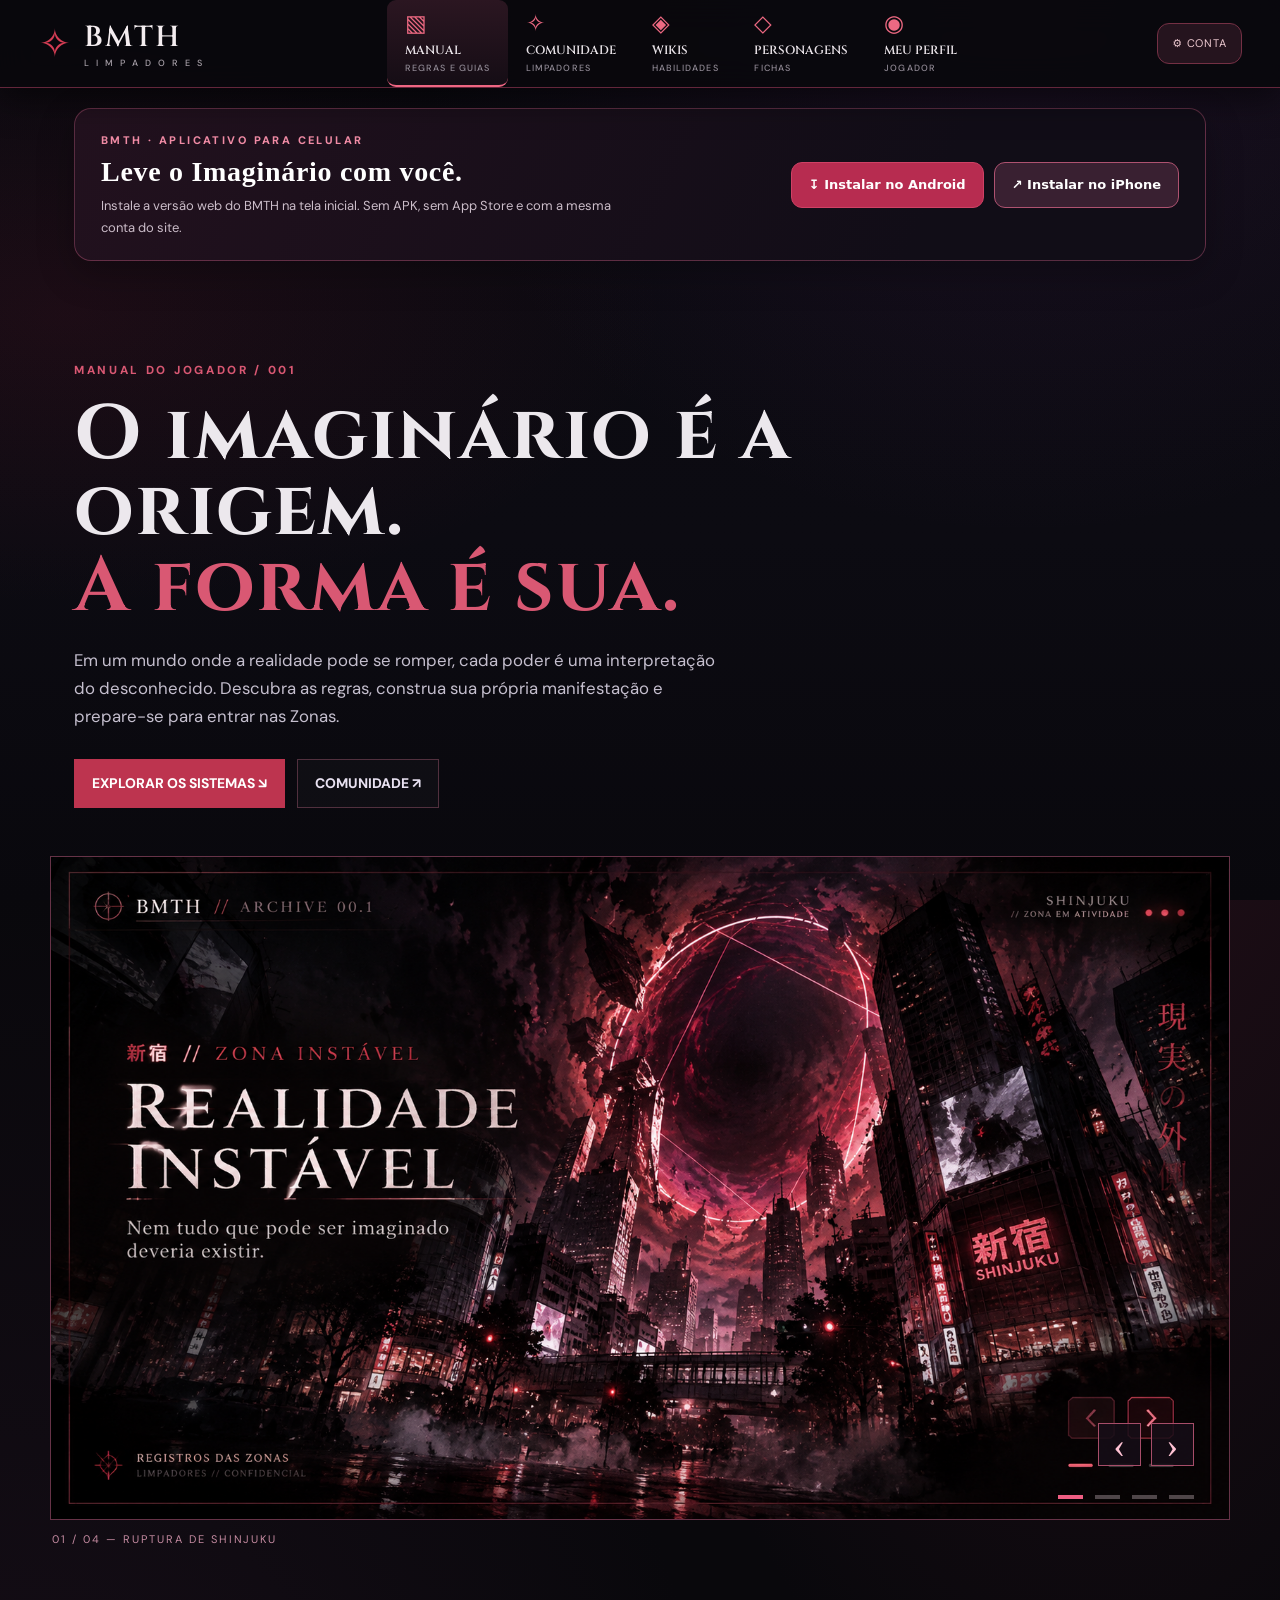
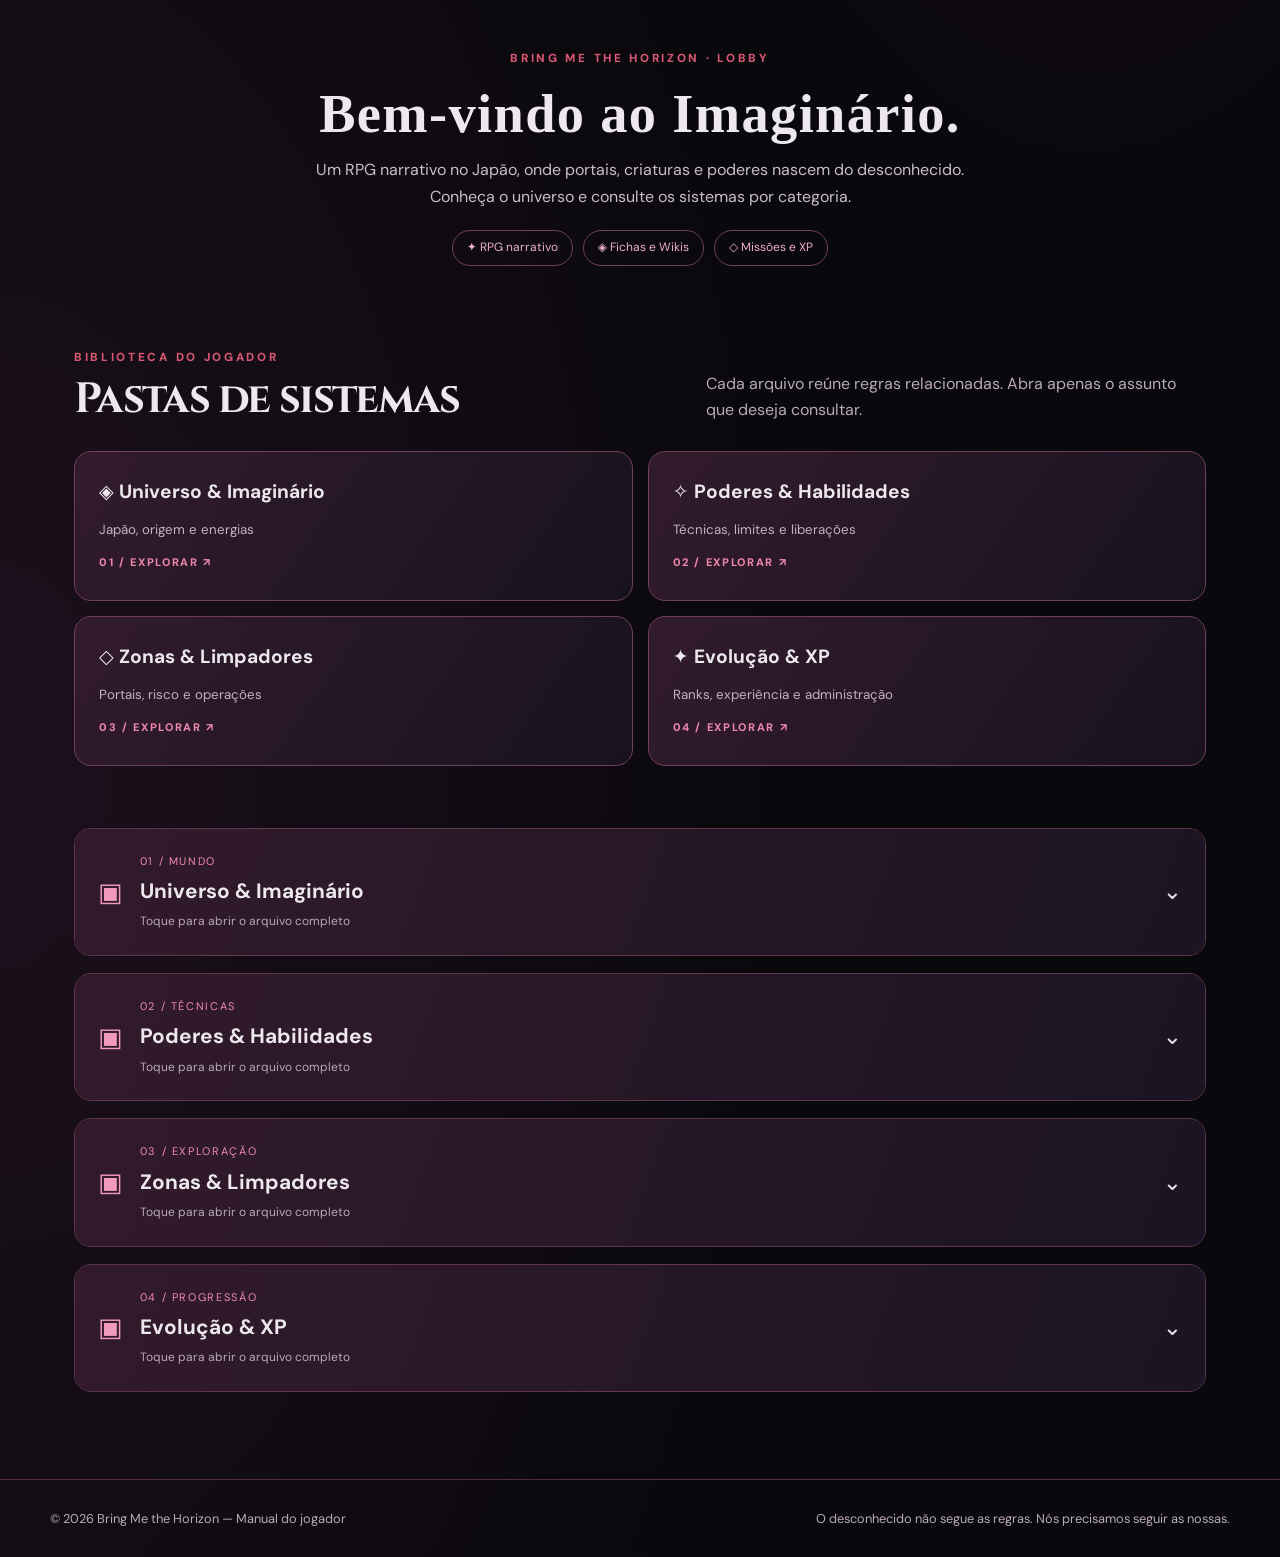
==== commit c2dde3a4: "feat: BMTH lobby with introduction and four organized expandable system folders" ====
--- a/index.html
+++ b/index.html
@@ -1,8 +1,9 @@
 <!DOCTYPE html>
 <html lang="pt-BR">
 <head>
+  <meta name="google-site-verification" content="3wwOf84Rw00U1SARxObw5SVbGvqXbjMdW87WTYFs_uU" />
   <meta charset="UTF-8">
-  <meta name="viewport" content="width=device-width, initial-scale=1.0">
+  <meta name="viewport" content="width=device-width, initial-scale=1.0, viewport-fit=cover">
   <meta name="theme-color" content="#0b0a10">
   <title>Sistemas | Bring Me the Horizon</title>
   <style>
@@ -245,8 +246,10 @@
 .archive-caption{margin:10px 2px 0;color:#c58ba1;letter-spacing:.18em;font-size:11px}
 @media(max-width:560px){.archive-carousel{width:calc(100% - 32px);margin:12px auto 40px}.archive-stage{aspect-ratio:4/3}.archive-slide--shinjuku{background-position:62% center}.archive-slide-copy{left:5%;bottom:21%;max-width:76%}.archive-slide-copy h2{font-size:clamp(23px,6vw,35px)}.archive-slide-copy p{font-size:12px;margin-bottom:12px}.archive-slide-copy a{font-size:10px;padding:9px 12px}.archive-controls{bottom:5%}.archive-dots{bottom:3%;right:auto;left:5%}.archive-orb,.archive-rift,.archive-moon{left:72%}}
 @media(prefers-reduced-motion:reduce){.archive-slide{transition:none}}
+
+.lobby-welcome,.lobby-library{max-width:1180px;margin:auto;padding:32px 24px 45px}.lobby-welcome{text-align:center}.lobby-welcome h2{font:700 clamp(2rem,5vw,3.4rem)/1.15 Georgia,serif;margin:12px 0}.lobby-welcome p{color:#cbbcca;max-width:710px;margin:0 auto 20px}.lobby-pills{display:flex;gap:10px;justify-content:center;flex-wrap:wrap}.lobby-pills span{border:1px solid #714159;border-radius:30px;padding:7px 14px;color:#eeb0cb;font-size:12px}.lobby-grid{display:grid;grid-template-columns:repeat(2,minmax(0,1fr));gap:15px}.lobby-grid a{display:grid;gap:7px;padding:24px;min-height:150px;border:1px solid #704059;border-radius:17px;background:linear-gradient(125deg,#321b2d,#18121f);transition:transform .2s,border-color .2s}.lobby-grid a:hover{transform:translateY(-3px);border-color:#e881ab}.lobby-grid b{font-size:1.2rem}.lobby-grid small{color:#c5afc3}.lobby-grid span{color:#ec87ab;font-size:11px;font-weight:800;letter-spacing:.15em}.lobby-system{margin:17px 0;border:1px solid #5e354d;border-radius:17px;overflow:hidden;scroll-margin-top:90px;background:#17101b}.lobby-system>summary{display:flex;gap:17px;align-items:center;padding:23px;cursor:pointer;list-style:none;background:linear-gradient(110deg,#321a2b,#1b1423)}.lobby-system>summary::-webkit-details-marker{display:none}.lobby-system summary>span:nth-child(2){display:grid;gap:4px}.lobby-system summary small{color:#f18ab0;font-size:11px;letter-spacing:.15em}.lobby-system summary strong{font-size:1.3rem}.lobby-system summary em{font-style:normal;color:#b8a8ba;font-size:12px}.lobby-system summary>span:first-child{font-size:26px;color:#f19abc}.lobby-chevron{margin-left:auto;font-size:23px}.lobby-system[open] .lobby-chevron{transform:rotate(180deg)}.lobby-system-body{padding:0 24px 24px}.lobby-system .section:first-child{border-top:0}.lobby-system .section{scroll-margin-top:110px}@media(max-width:700px){.lobby-welcome,.lobby-library{padding-left:16px;padding-right:16px}.lobby-grid{grid-template-columns:1fr}.lobby-grid a{min-height:118px;padding:18px}.lobby-system>summary{padding:17px}.lobby-system-body{padding:0 14px 16px}}
 </style>
-<link rel="stylesheet" href="./theme.css?v=mobile1">
+<link rel="stylesheet" href="./theme.css?v=mobile4">
 <link rel="manifest" href="/manifest.webmanifest"><link rel="icon" href="/bmth-icon.svg" type="image/svg+xml"><meta name="apple-mobile-web-app-capable" content="yes"><meta name="apple-mobile-web-app-status-bar-style" content="black-translucent"><meta name="apple-mobile-web-app-title" content="BMTH"><style>
 @media(max-width:700px){
  .archive-carousel{width:calc(100% - 24px)!important;margin:16px auto 36px!important}
@@ -299,7 +302,7 @@
       <h1>O imaginário é a origem.<span>A forma é sua.</span></h1>
       <p class="hero-copy">Em um mundo onde a realidade pode se romper, cada poder é uma interpretação do desconhecido. Descubra as regras, construa sua própria manifestação e prepare-se para entrar nas Zonas.</p>
       <div class="hero-actions">
-        <a class="btn btn-primary" href="#sistemas">EXPLORAR OS SISTEMAS ↘</a>
+        <a class="btn btn-primary" href="#biblioteca">EXPLORAR OS SISTEMAS ↘</a>
         <a class="btn btn-ghost" href="./comunidade.html">COMUNIDADE ↗</a>
       </div>
     </div>
@@ -326,16 +329,15 @@
     <p class="archive-caption" aria-live="polite" id="archiveCaption">01 / 04 — RUPTURA DE SHINJUKU</p>
   </section>
 
-  <nav class="quick-nav" aria-label="Atalhos dos sistemas">
-    <a href="#nucleo"><b>00 / Núcleo: Japão</b><small>Universo e origem das Zonas</small></a>
-    <a href="#imaginario"><b>01 / Imaginário</b><small>A origem do poder</small></a>
-    <a href="#energias"><b>02 / Energia</b><small>Formas de manifestação</small></a>
-    <a href="#poderes"><b>03 / Habilidades</b><small>Criação e liberações</small></a>
-    <a href="#zonas"><b>04 / Zonas</b><small>Classificação de risco</small></a>
-    <a href="#progressao"><b>05 / Progressão</b><small>XP e evolução</small></a>
-  </nav>
-
+<section class="lobby-welcome"><span class="eyebrow">BRING ME THE HORIZON · LOBBY</span><h2>Bem-vindo ao Imaginário.</h2><p>Um RPG narrativo no Japão, onde portais, criaturas e poderes nascem do desconhecido. Conheça o universo e consulte os sistemas por categoria.</p><div class="lobby-pills"><span>✦ RPG narrativo</span><span>◈ Fichas e Wikis</span><span>◇ Missões e XP</span></div></section>
+<section class="lobby-library" id="biblioteca"><div class="section-head"><div><span class="eyebrow">BIBLIOTECA DO JOGADOR</span><h2>Pastas de sistemas</h2></div><p>Cada arquivo reúne regras relacionadas. Abra apenas o assunto que deseja consultar.</p></div><div class="lobby-grid">
+<a href="#arquivo-mundo"><b>◈ Universo &amp; Imaginário</b><small>Japão, origem e energias</small><span>01 / EXPLORAR ↗</span></a>
+<a href="#arquivo-poder"><b>✧ Poderes &amp; Habilidades</b><small>Técnicas, limites e liberações</small><span>02 / EXPLORAR ↗</span></a>
+<a href="#arquivo-zonas"><b>◇ Zonas &amp; Limpadores</b><small>Portais, risco e operações</small><span>03 / EXPLORAR ↗</span></a>
+<a href="#arquivo-evolucao"><b>✦ Evolução &amp; XP</b><small>Ranks, experiência e administração</small><span>04 / EXPLORAR ↗</span></a>
+</div></section>
   <main id="sistemas">
+    <details class="lobby-system" id="arquivo-mundo"><summary><span>▣</span><span><small>01 / MUNDO</small><strong>Universo & Imaginário</strong><em>Toque para abrir o arquivo completo</em></span><span class="lobby-chevron">⌄</span></summary><div class="lobby-system-body">
     <section class="section" id="nucleo">
       <div class="section-head">
         <div><div class="eyebrow">ARQUIVO 00 / 日本 — NIHON</div><h2>Núcleo: Japão</h2></div>
@@ -379,6 +381,8 @@
       <div class="notice"><strong>Importante:</strong> referências de outras obras servem como inspiração. Escolher uma energia não concede automaticamente os poderes ou as habilidades de um personagem já existente.</div>
     </section>
 
+    </div></details>
+    <details class="lobby-system" id="arquivo-poder"><summary><span>▣</span><span><small>02 / TÉCNICAS</small><strong>Poderes & Habilidades</strong><em>Toque para abrir o arquivo completo</em></span><span class="lobby-chevron">⌄</span></summary><div class="lobby-system-body">
     <section class="section" id="poderes">
       <div class="section-head">
         <div><div class="eyebrow">03 / Construção</div><h2>Crie sua própria manifestação</h2></div>
@@ -397,6 +401,8 @@
       <div class="notice"><strong>Registro obrigatório:</strong> técnicas, evoluções e formas de liberação devem ser descritas na Wiki de habilidades do personagem, com funcionamento, condições e limitações. O jogador pode propor suas liberações, mas elas só entram em jogo após avaliação e aprovação da administração. Evoluir não elimina automaticamente as fraquezas de um poder.</div>
     </section>
 
+    </div></details>
+    <details class="lobby-system" id="arquivo-zonas"><summary><span>▣</span><span><small>03 / EXPLORAÇÃO</small><strong>Zonas & Limpadores</strong><em>Toque para abrir o arquivo completo</em></span><span class="lobby-chevron">⌄</span></summary><div class="lobby-system-body">
     <section class="section" id="zonas">
       <div class="section-head">
         <div><div class="eyebrow">04 / Anomalias dimensionais</div><h2>As Zonas</h2></div>
@@ -436,6 +442,8 @@
       </div>
     </section>
 
+    </div></details>
+    <details class="lobby-system" id="arquivo-evolucao"><summary><span>▣</span><span><small>04 / PROGRESSÃO</small><strong>Evolução & XP</strong><em>Toque para abrir o arquivo completo</em></span><span class="lobby-chevron">⌄</span></summary><div class="lobby-system-body">
     <section class="section" id="progressao">
       <div class="section-head">
         <div><div class="eyebrow">06 / Desenvolvimento</div><h2>XP e evolução</h2></div>
@@ -479,6 +487,7 @@
         <article class="card"><h3>Registro de mudanças</h3><p>Manter o histórico de aprovações, alterações de regras e reclassificações de Zonas.</p></article>
       </div>
     </section>
+    </div></details>
   </main>
 
   <footer class="footer">
@@ -547,5 +556,24 @@
  });
 })();
 </script>
-</body>
+<script>
+(function(){
+ const dock=document.querySelector('.bmth-mobile-nav');
+ if(!dock||!window.visualViewport)return;
+ let queued=false;
+ function adjust(){
+  queued=false;
+  if(window.innerWidth>700){dock.style.removeProperty('--bmth-visible-bottom');return}
+  const viewport=window.visualViewport;
+  const hiddenBottom=Math.max(0,window.innerHeight-(viewport.offsetTop+viewport.height));
+  dock.style.setProperty('--bmth-visible-bottom',Math.round(hiddenBottom)+'px');
+ }
+ function schedule(){if(!queued){queued=true;requestAnimationFrame(adjust)}}
+ window.visualViewport.addEventListener('resize',schedule);
+ window.visualViewport.addEventListener('scroll',schedule);
+ window.addEventListener('orientationchange',schedule);
+ window.addEventListener('pageshow',schedule);
+ schedule();
+})();
+</script><script type="module" src="./notifications.js"></script><script>(function(){function showHash(){const el=document.getElementById(decodeURIComponent(location.hash.slice(1)));if(!el)return;const d=el.matches('details.lobby-system')?el:el.closest('details.lobby-system');if(d)d.open=true}window.addEventListener('hashchange',showHash);showHash();document.querySelectorAll('.lobby-grid a').forEach(a=>a.addEventListener('click',()=>{const d=document.querySelector(a.getAttribute('href'));if(d)d.open=true}))})();</script></body>
 </html>
--- a/theme.css
+++ b/theme.css
@@ -76,3 +76,23 @@
 
 /* Consistent outlined navigation icons matching BMTH mobile concept */
 @media(max-width:700px){.bmth-mobile-nav a .bmth-mobile-icon{display:flex;align-items:center;justify-content:center;width:27px;height:27px;color:#d2bdc9}.bmth-mobile-nav a .bmth-mobile-icon svg{display:block;width:24px;height:24px;fill:none;stroke:currentColor;stroke-width:1.85;stroke-linecap:round;stroke-linejoin:round}.bmth-mobile-nav a[aria-current="page"] .bmth-mobile-icon{color:#ff9eb8}}
+
+/* iOS dynamic viewport: keep the mobile dock anchored to the visible screen. */
+@media(max-width:700px){
+ html,body{min-height:100%;overflow-x:clip}
+ .bmth-mobile-nav{
+  position:fixed!important;
+  top:auto!important;
+  left:0!important;
+  right:0!important;
+  bottom:var(--bmth-visible-bottom,0px)!important;
+  transform:none!important;
+  margin:0!important;
+  width:100%!important;
+  max-width:none!important;
+  z-index:2147483000!important;
+  box-sizing:border-box!important;
+  isolation:isolate;
+ }
+ body{padding-bottom:calc(90px + env(safe-area-inset-bottom,0px))!important}
+}
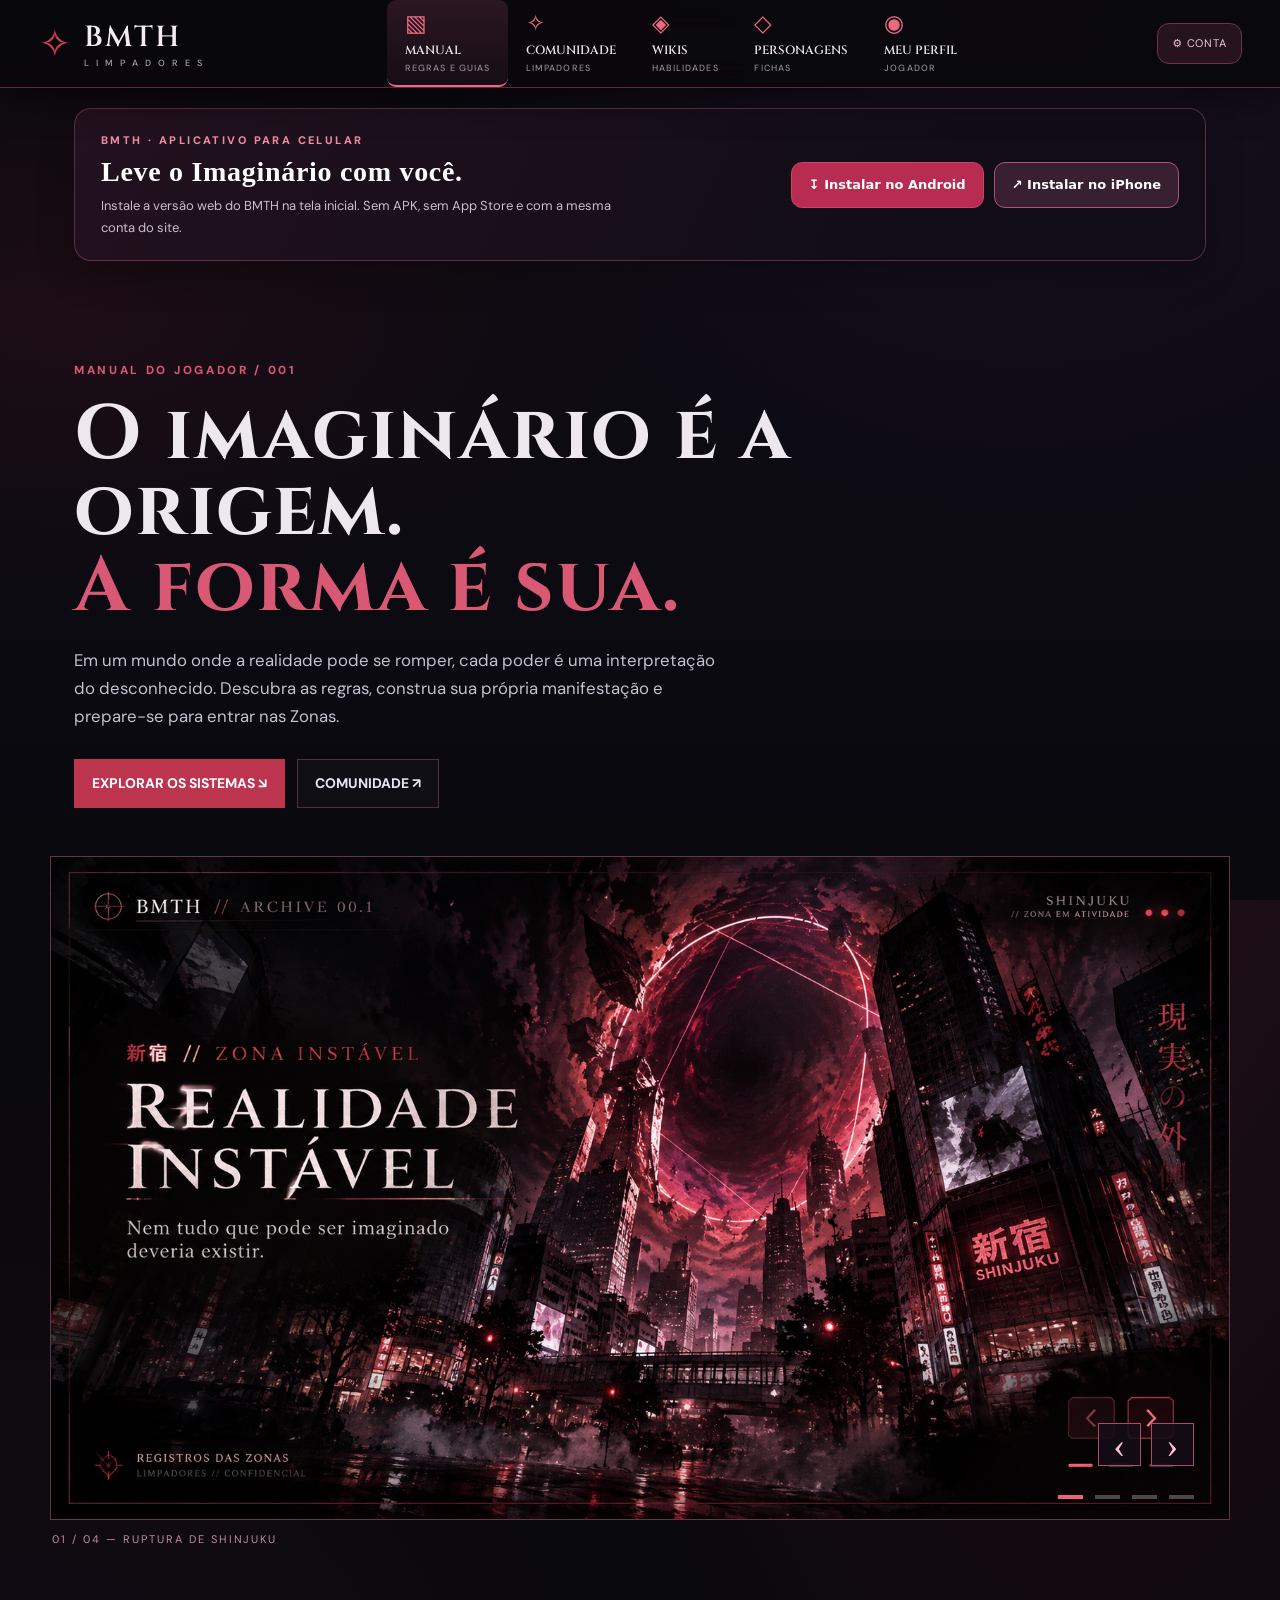
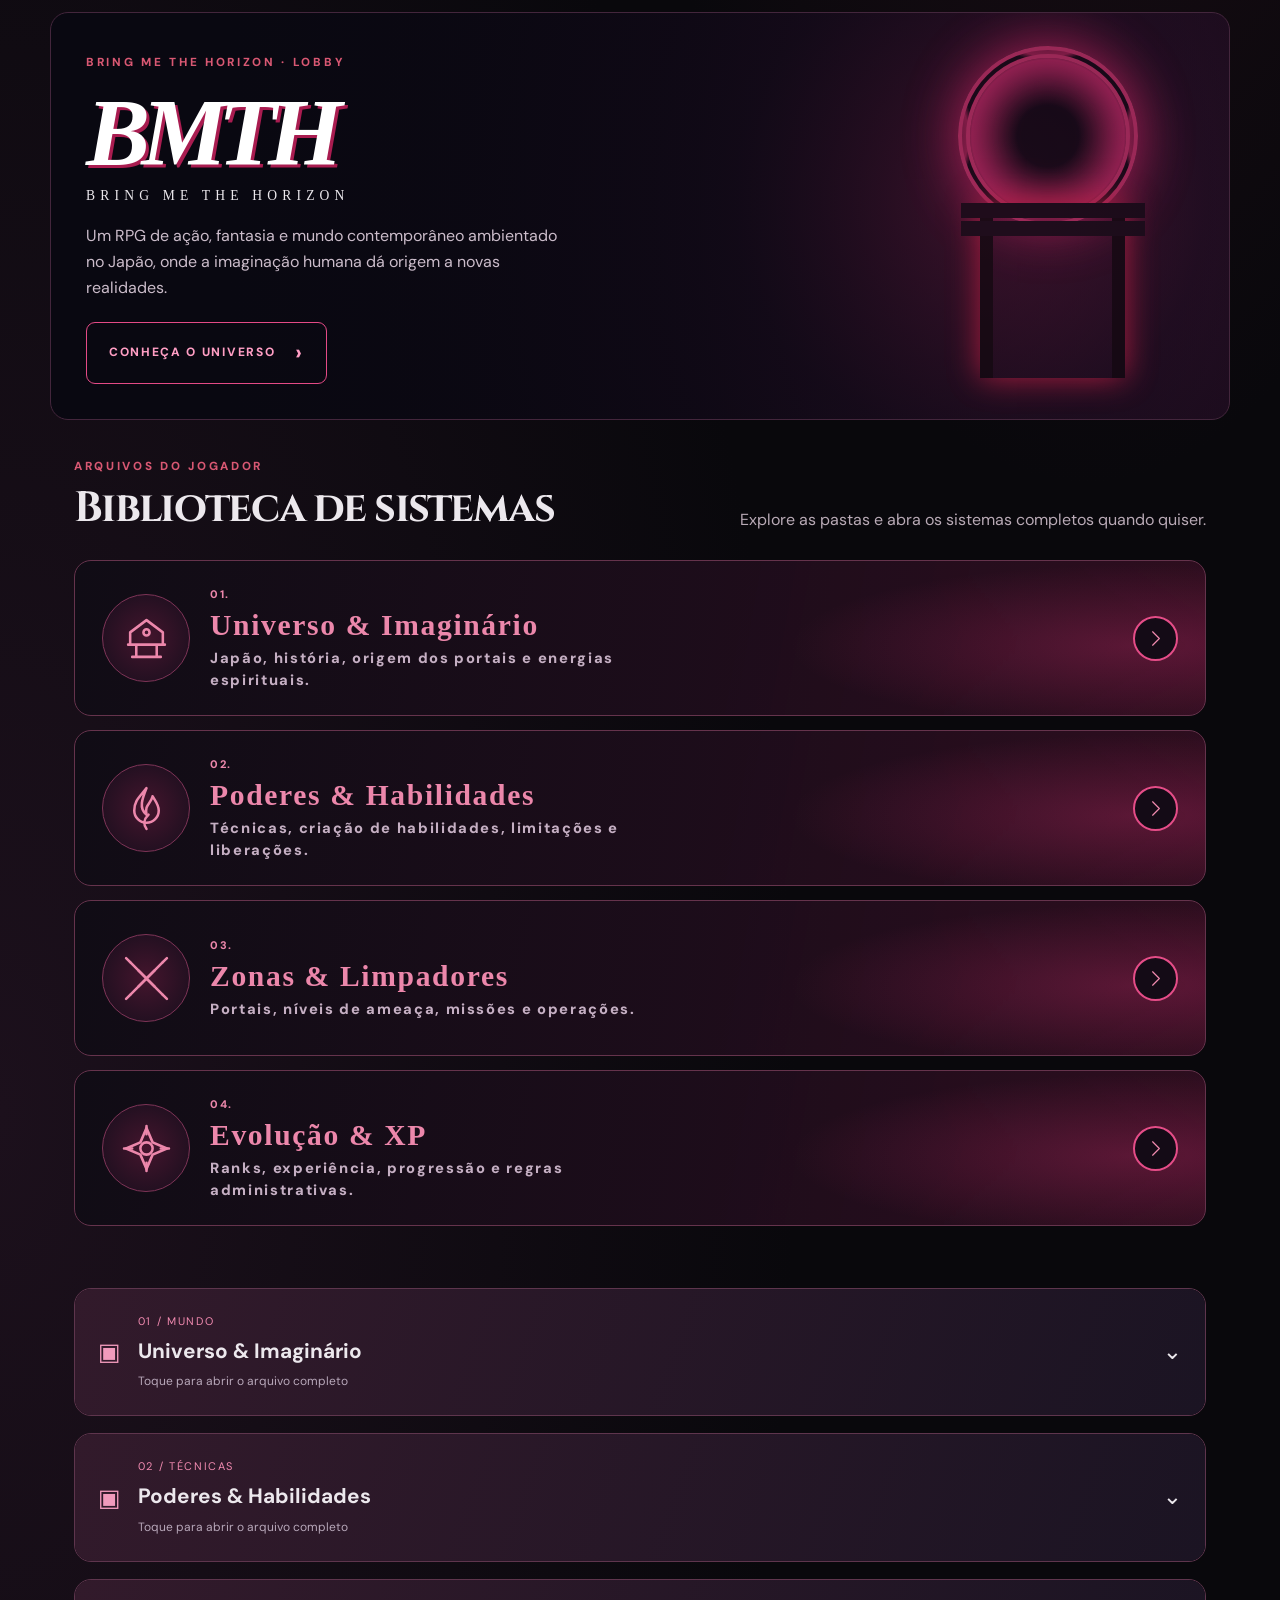
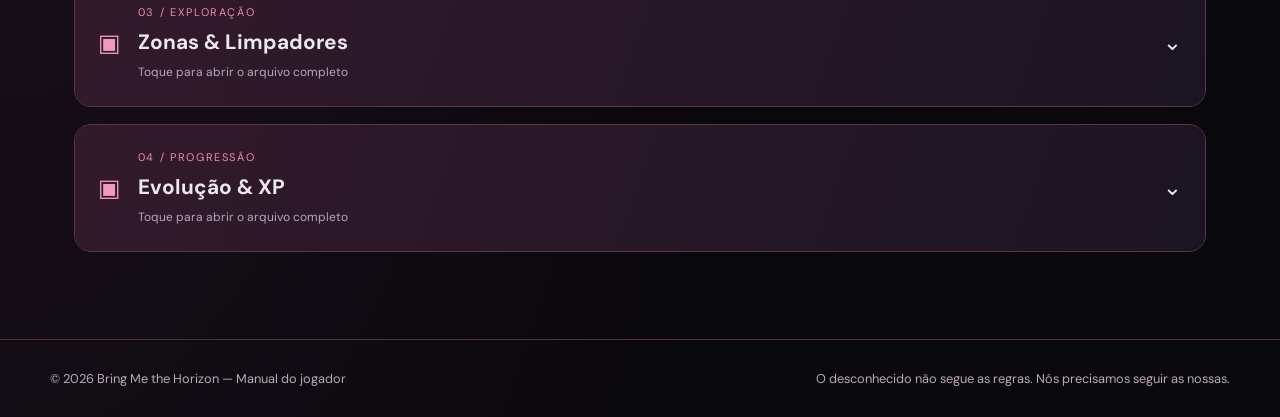
==== commit 035221cd: "design: upgrade BMTH lobby to illustrated layout with scalable SVG system icons" ====
--- a/index.html
+++ b/index.html
@@ -248,6 +248,9 @@
 @media(prefers-reduced-motion:reduce){.archive-slide{transition:none}}
 
 .lobby-welcome,.lobby-library{max-width:1180px;margin:auto;padding:32px 24px 45px}.lobby-welcome{text-align:center}.lobby-welcome h2{font:700 clamp(2rem,5vw,3.4rem)/1.15 Georgia,serif;margin:12px 0}.lobby-welcome p{color:#cbbcca;max-width:710px;margin:0 auto 20px}.lobby-pills{display:flex;gap:10px;justify-content:center;flex-wrap:wrap}.lobby-pills span{border:1px solid #714159;border-radius:30px;padding:7px 14px;color:#eeb0cb;font-size:12px}.lobby-grid{display:grid;grid-template-columns:repeat(2,minmax(0,1fr));gap:15px}.lobby-grid a{display:grid;gap:7px;padding:24px;min-height:150px;border:1px solid #704059;border-radius:17px;background:linear-gradient(125deg,#321b2d,#18121f);transition:transform .2s,border-color .2s}.lobby-grid a:hover{transform:translateY(-3px);border-color:#e881ab}.lobby-grid b{font-size:1.2rem}.lobby-grid small{color:#c5afc3}.lobby-grid span{color:#ec87ab;font-size:11px;font-weight:800;letter-spacing:.15em}.lobby-system{margin:17px 0;border:1px solid #5e354d;border-radius:17px;overflow:hidden;scroll-margin-top:90px;background:#17101b}.lobby-system>summary{display:flex;gap:17px;align-items:center;padding:23px;cursor:pointer;list-style:none;background:linear-gradient(110deg,#321a2b,#1b1423)}.lobby-system>summary::-webkit-details-marker{display:none}.lobby-system summary>span:nth-child(2){display:grid;gap:4px}.lobby-system summary small{color:#f18ab0;font-size:11px;letter-spacing:.15em}.lobby-system summary strong{font-size:1.3rem}.lobby-system summary em{font-style:normal;color:#b8a8ba;font-size:12px}.lobby-system summary>span:first-child{font-size:26px;color:#f19abc}.lobby-chevron{margin-left:auto;font-size:23px}.lobby-system[open] .lobby-chevron{transform:rotate(180deg)}.lobby-system-body{padding:0 24px 24px}.lobby-system .section:first-child{border-top:0}.lobby-system .section{scroll-margin-top:110px}@media(max-width:700px){.lobby-welcome,.lobby-library{padding-left:16px;padding-right:16px}.lobby-grid{grid-template-columns:1fr}.lobby-grid a{min-height:118px;padding:18px}.lobby-system>summary{padding:17px}.lobby-system-body{padding:0 14px 16px}}
+
+/* Lobby illustrated cards and crisp scalable vector iconography */
+.lobby-welcome{position:relative;isolation:isolate;min-height:350px;display:flex;align-items:center;overflow:hidden;text-align:left;background:linear-gradient(90deg,#090811 15%,rgba(12,8,19,.86) 55%,rgba(20,8,22,.38)),radial-gradient(circle at 78% 46%,#7d204c 0,#2a1129 25%,#0c0911 64%);border:1px solid #43263c;border-radius:18px;margin-top:26px;padding:35px!important}.lobby-hero-copy{position:relative;z-index:2;max-width:590px}.lobby-hero-copy h2{display:flex;flex-direction:column;align-items:flex-start;margin:12px 0 19px}.lobby-hero-copy h2>span{font:bold italic clamp(3.4rem,9vw,6rem)/.95 Georgia,serif;letter-spacing:-.09em;color:#fff;text-shadow:3px 3px #a91c50}.lobby-hero-copy h2>small{font-size:clamp(.6rem,1.6vw,.85rem);letter-spacing:.38em;font-weight:400;margin-top:10px}.lobby-hero-copy p{text-align:left;margin:0 0 20px;max-width:490px;font-size:1rem}.lobby-hero-link{display:inline-flex;align-items:center;gap:20px;border:1px solid #e44a86;border-radius:9px;padding:12px 22px;color:#ff9ec4;font-weight:800;font-size:12px;letter-spacing:.14em}.lobby-hero-link:hover{background:#5a203d}.lobby-hero-link span{font-size:22px}.lobby-hero-art{position:absolute;inset:0 0 0 45%;pointer-events:none;overflow:hidden;opacity:.75}.lobby-portal{position:absolute;right:14%;top:8%;width:180px;aspect-ratio:1;border-radius:50%;border:12px double #c13269;box-shadow:0 0 55px #d62669,inset 0 0 45px #c12d6b;background:radial-gradient(circle,#100915 28%,#9c2152 69%,#140916 74%)}.lobby-torii{position:absolute;right:16%;bottom:10%;width:145px;height:175px;border-left:13px solid #130910;border-right:13px solid #130910;box-shadow:0 0 30px #d5224a}.lobby-torii:before{content:'';position:absolute;top:0;left:-32px;width:184px;height:15px;background:#170b17;box-shadow:0 18px #180c18}.lobby-grid{grid-template-columns:1fr;gap:14px}.lobby-grid .lobby-card{display:flex;align-items:center;gap:20px;min-height:156px;padding:23px 27px;background:linear-gradient(100deg,#100c15 0%,rgba(29,13,27,.97) 54%,rgba(78,19,47,.55) 100%);border-color:#65334c;position:relative;overflow:hidden}.lobby-card:after{content:'';position:absolute;right:0;top:0;bottom:0;width:38%;opacity:.25;background:radial-gradient(ellipse at 85% 55%,#ed347d,transparent 68%);pointer-events:none}.lobby-icon-wrap{flex:0 0 88px;width:88px;height:88px;border:1px solid #7e3457;border-radius:50%;display:grid;place-items:center;background:radial-gradient(circle,#44152d,#160e1c);color:#ff7cac}.lobby-vector{display:block;width:49px;height:49px}.lobby-card-copy{display:grid;gap:6px;z-index:1}.lobby-card-number{color:#e94782;font-size:13px;font-weight:800}.lobby-card-copy b{font:700 clamp(1.25rem,2.6vw,1.85rem)/1.1 Georgia,serif}.lobby-card-copy small{font-size:.92rem;max-width:460px;line-height:1.5}.lobby-card-go{margin-left:auto;flex:0 0 45px;width:45px;height:45px;border-radius:50%;border:2px solid #e54d88;background:#140b16;display:grid;place-items:center;color:#fff;z-index:1}.lobby-card-go .lobby-vector{width:23px;height:23px}.lobby-system>summary>span:first-child{font-size:0}.lobby-system>summary>span:first-child:after{content:'▣';font-size:24px}@media(max-width:700px){.lobby-welcome{margin:15px 13px 0;min-height:315px;padding:25px!important}.lobby-hero-art{inset:0 0 0 35%;opacity:.36}.lobby-hero-copy p{font-size:.88rem}.lobby-hero-copy h2>span{font-size:3.8rem}.lobby-grid .lobby-card{min-height:130px;padding:16px 13px;gap:12px}.lobby-icon-wrap{flex-basis:62px;width:62px;height:62px}.lobby-icon-wrap .lobby-vector{width:36px;height:36px}.lobby-card-copy b{font-size:1.2rem}.lobby-card-copy small{font-size:.78rem}.lobby-card-go{flex-basis:34px;width:34px;height:34px}.lobby-card-go .lobby-vector{width:18px;height:18px}}
 </style>
 <link rel="stylesheet" href="./theme.css?v=mobile4">
 <link rel="manifest" href="/manifest.webmanifest"><link rel="icon" href="/bmth-icon.svg" type="image/svg+xml"><meta name="apple-mobile-web-app-capable" content="yes"><meta name="apple-mobile-web-app-status-bar-style" content="black-translucent"><meta name="apple-mobile-web-app-title" content="BMTH"><style>
@@ -329,12 +332,12 @@
     <p class="archive-caption" aria-live="polite" id="archiveCaption">01 / 04 — RUPTURA DE SHINJUKU</p>
   </section>
 
-<section class="lobby-welcome"><span class="eyebrow">BRING ME THE HORIZON · LOBBY</span><h2>Bem-vindo ao Imaginário.</h2><p>Um RPG narrativo no Japão, onde portais, criaturas e poderes nascem do desconhecido. Conheça o universo e consulte os sistemas por categoria.</p><div class="lobby-pills"><span>✦ RPG narrativo</span><span>◈ Fichas e Wikis</span><span>◇ Missões e XP</span></div></section>
-<section class="lobby-library" id="biblioteca"><div class="section-head"><div><span class="eyebrow">BIBLIOTECA DO JOGADOR</span><h2>Pastas de sistemas</h2></div><p>Cada arquivo reúne regras relacionadas. Abra apenas o assunto que deseja consultar.</p></div><div class="lobby-grid">
-<a href="#arquivo-mundo"><b>◈ Universo &amp; Imaginário</b><small>Japão, origem e energias</small><span>01 / EXPLORAR ↗</span></a>
-<a href="#arquivo-poder"><b>✧ Poderes &amp; Habilidades</b><small>Técnicas, limites e liberações</small><span>02 / EXPLORAR ↗</span></a>
-<a href="#arquivo-zonas"><b>◇ Zonas &amp; Limpadores</b><small>Portais, risco e operações</small><span>03 / EXPLORAR ↗</span></a>
-<a href="#arquivo-evolucao"><b>✦ Evolução &amp; XP</b><small>Ranks, experiência e administração</small><span>04 / EXPLORAR ↗</span></a>
+<section class="lobby-welcome"><div class="lobby-hero-art" aria-hidden="true"><div class="lobby-portal"></div><div class="lobby-torii"></div></div><div class="lobby-hero-copy"><span class="eyebrow">BRING ME THE HORIZON · LOBBY</span><h2><span>BMTH</span><small>BRING ME THE HORIZON</small></h2><p>Um RPG de ação, fantasia e mundo contemporâneo ambientado no Japão, onde a imaginação humana dá origem a novas realidades.</p><a class="lobby-hero-link" href="#biblioteca">CONHEÇA O UNIVERSO <span aria-hidden="true">›</span></a></div></section>
+<section class="lobby-library" id="biblioteca"><div class="section-head"><div><span class="eyebrow">ARQUIVOS DO JOGADOR</span><h2>Biblioteca de sistemas</h2></div><p>Explore as pastas e abra os sistemas completos quando quiser.</p></div><div class="lobby-grid">
+<a class="lobby-card lobby-card-1" href="#arquivo-mundo"><span class="lobby-icon-wrap"><svg class="lobby-vector" viewBox="0 0 24 24" aria-hidden="true" fill="none" stroke="currentColor" stroke-width="1.25" stroke-linecap="round" stroke-linejoin="round"><path d="M4 15V9l8-6 8 6v6"/><path d="M3 15h18M7 15v6m10-6v6M5 21h14"/><circle cx="12" cy="9" r="1.5"/></svg></span><span class="lobby-card-copy"><span class="lobby-card-number">01.</span><b>Universo &amp; Imaginário</b><small>Japão, história, origem dos portais e energias espirituais.</small></span><span class="lobby-card-go" aria-hidden="true"><svg class="lobby-vector" viewBox="0 0 24 24" aria-hidden="true" fill="none" stroke="currentColor" stroke-width="1.25" stroke-linecap="round" stroke-linejoin="round"><path d="m9 5 7 7-7 7"/></svg></span></a>
+<a class="lobby-card lobby-card-2" href="#arquivo-poder"><span class="lobby-icon-wrap"><svg class="lobby-vector" viewBox="0 0 24 24" aria-hidden="true" fill="none" stroke="currentColor" stroke-width="1.25" stroke-linecap="round" stroke-linejoin="round"><path d="M12 2c-3 4-6 6-6 11a6 6 0 0 0 12 0c0-3-2-5-3-7-1 4-4 4-3 9-4-3-2-8 0-13Z"/><path d="M12 22c-2-3-1-5 1-7"/></svg></span><span class="lobby-card-copy"><span class="lobby-card-number">02.</span><b>Poderes &amp; Habilidades</b><small>Técnicas, criação de habilidades, limitações e liberações.</small></span><span class="lobby-card-go" aria-hidden="true"><svg class="lobby-vector" viewBox="0 0 24 24" aria-hidden="true" fill="none" stroke="currentColor" stroke-width="1.25" stroke-linecap="round" stroke-linejoin="round"><path d="m9 5 7 7-7 7"/></svg></span></a>
+<a class="lobby-card lobby-card-3" href="#arquivo-zonas"><span class="lobby-icon-wrap"><svg class="lobby-vector" viewBox="0 0 24 24" aria-hidden="true" fill="none" stroke="currentColor" stroke-width="1.25" stroke-linecap="round" stroke-linejoin="round"><path d="m4 20 16-16M4 4l16 16"/><path d="M4 4 2 2m18 18 2 2M20 4l2-2M4 20l-2 2"/><path d="m8 8 8 8m0-8-8 8"/></svg></span><span class="lobby-card-copy"><span class="lobby-card-number">03.</span><b>Zonas &amp; Limpadores</b><small>Portais, níveis de ameaça, missões e operações.</small></span><span class="lobby-card-go" aria-hidden="true"><svg class="lobby-vector" viewBox="0 0 24 24" aria-hidden="true" fill="none" stroke="currentColor" stroke-width="1.25" stroke-linecap="round" stroke-linejoin="round"><path d="m9 5 7 7-7 7"/></svg></span></a>
+<a class="lobby-card lobby-card-4" href="#arquivo-evolucao"><span class="lobby-icon-wrap"><svg class="lobby-vector" viewBox="0 0 24 24" aria-hidden="true" fill="none" stroke="currentColor" stroke-width="1.25" stroke-linecap="round" stroke-linejoin="round"><path d="m12 2 3 7 7 3-7 3-3 7-3-7-7-3 7-3Z"/><circle cx="12" cy="12" r="3"/><path d="M12 1v4m0 14v4M1 12h4m14 0h4"/></svg></span><span class="lobby-card-copy"><span class="lobby-card-number">04.</span><b>Evolução &amp; XP</b><small>Ranks, experiência, progressão e regras administrativas.</small></span><span class="lobby-card-go" aria-hidden="true"><svg class="lobby-vector" viewBox="0 0 24 24" aria-hidden="true" fill="none" stroke="currentColor" stroke-width="1.25" stroke-linecap="round" stroke-linejoin="round"><path d="m9 5 7 7-7 7"/></svg></span></a>
 </div></section>
   <main id="sistemas">
     <details class="lobby-system" id="arquivo-mundo"><summary><span>▣</span><span><small>01 / MUNDO</small><strong>Universo & Imaginário</strong><em>Toque para abrir o arquivo completo</em></span><span class="lobby-chevron">⌄</span></summary><div class="lobby-system-body">
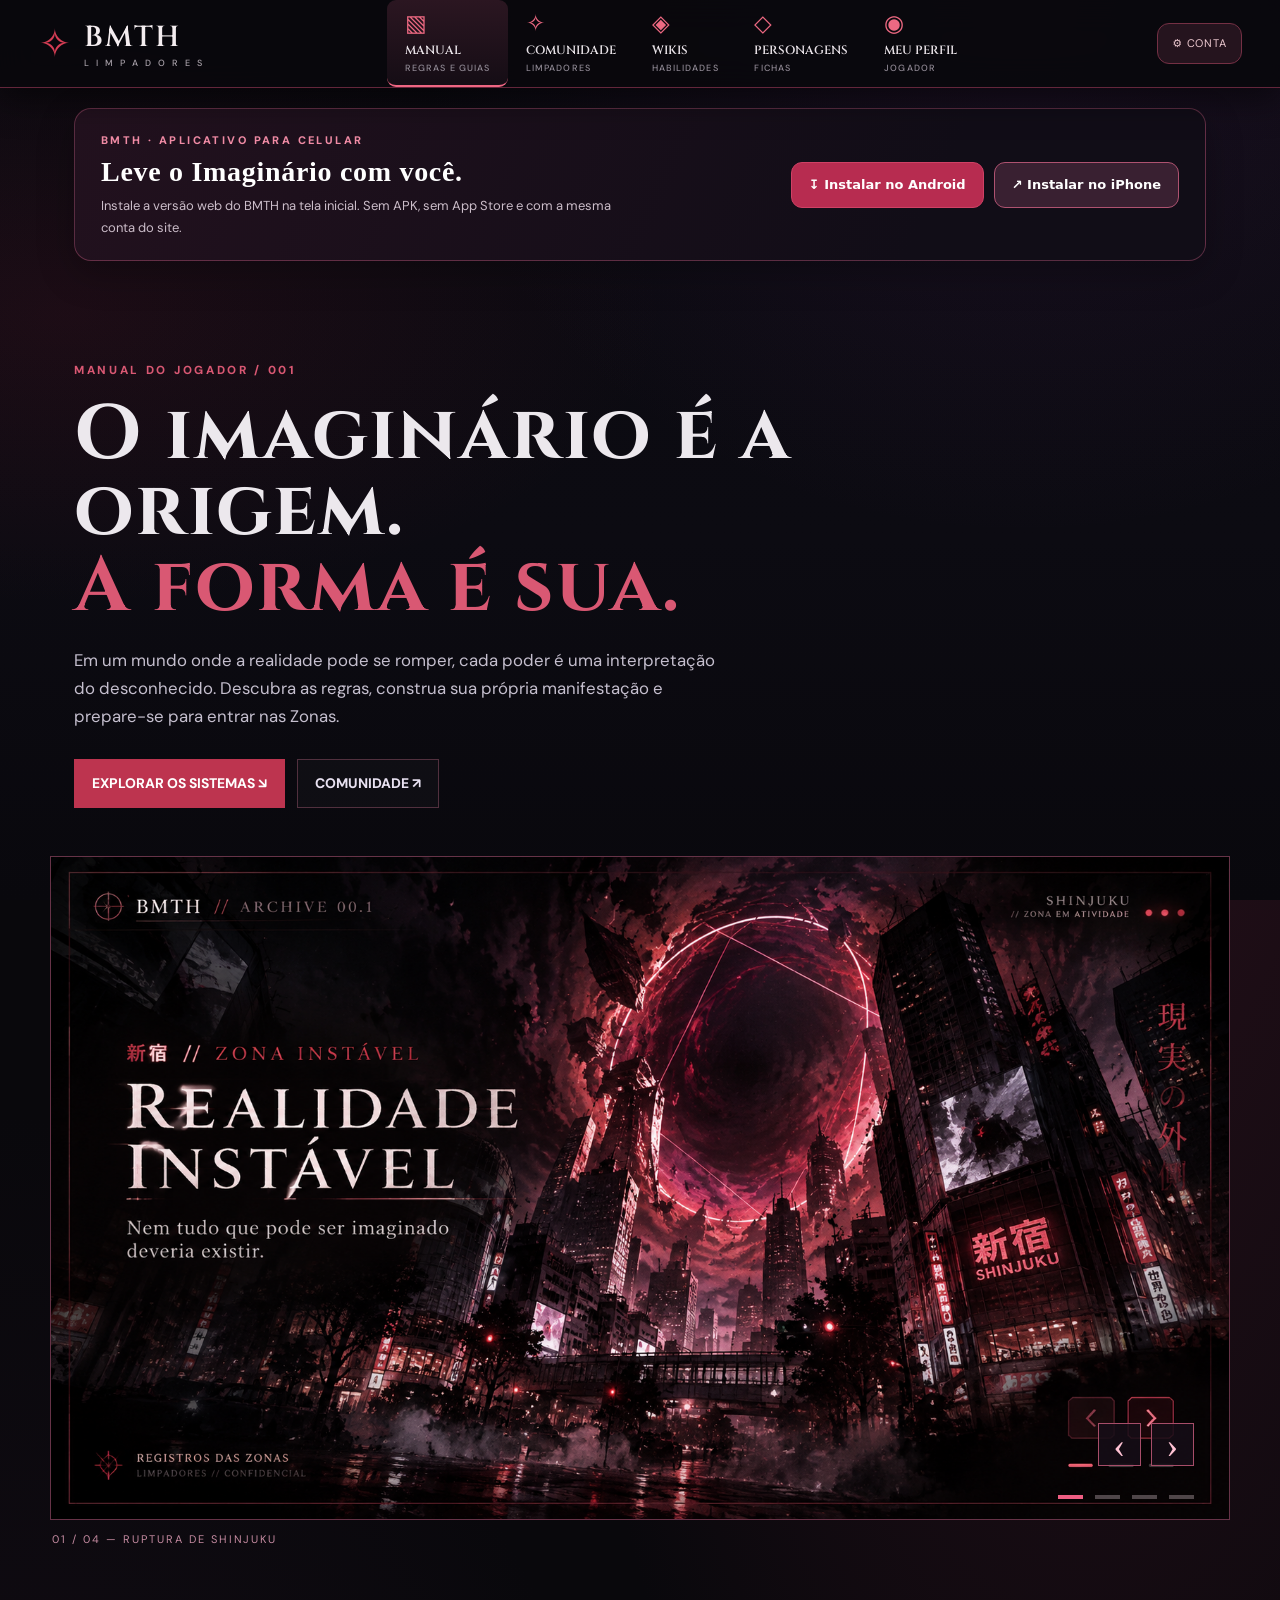
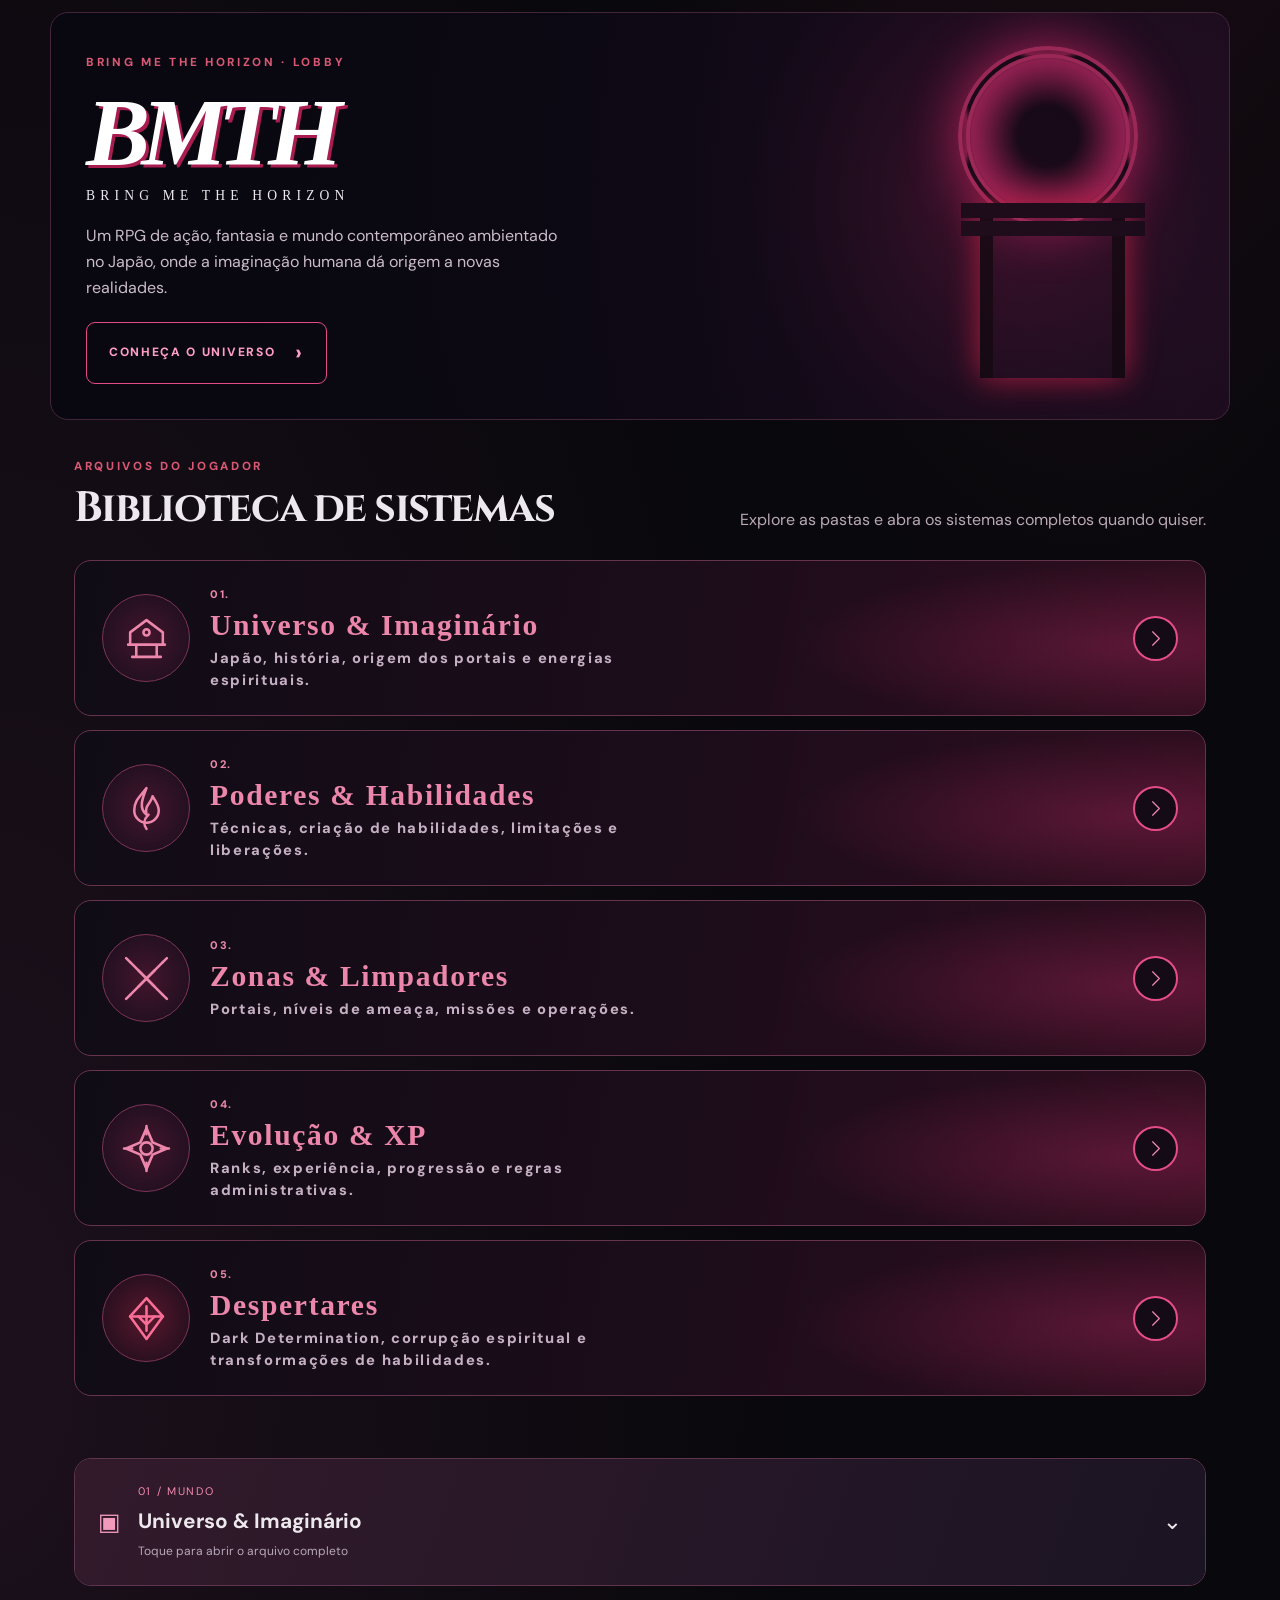
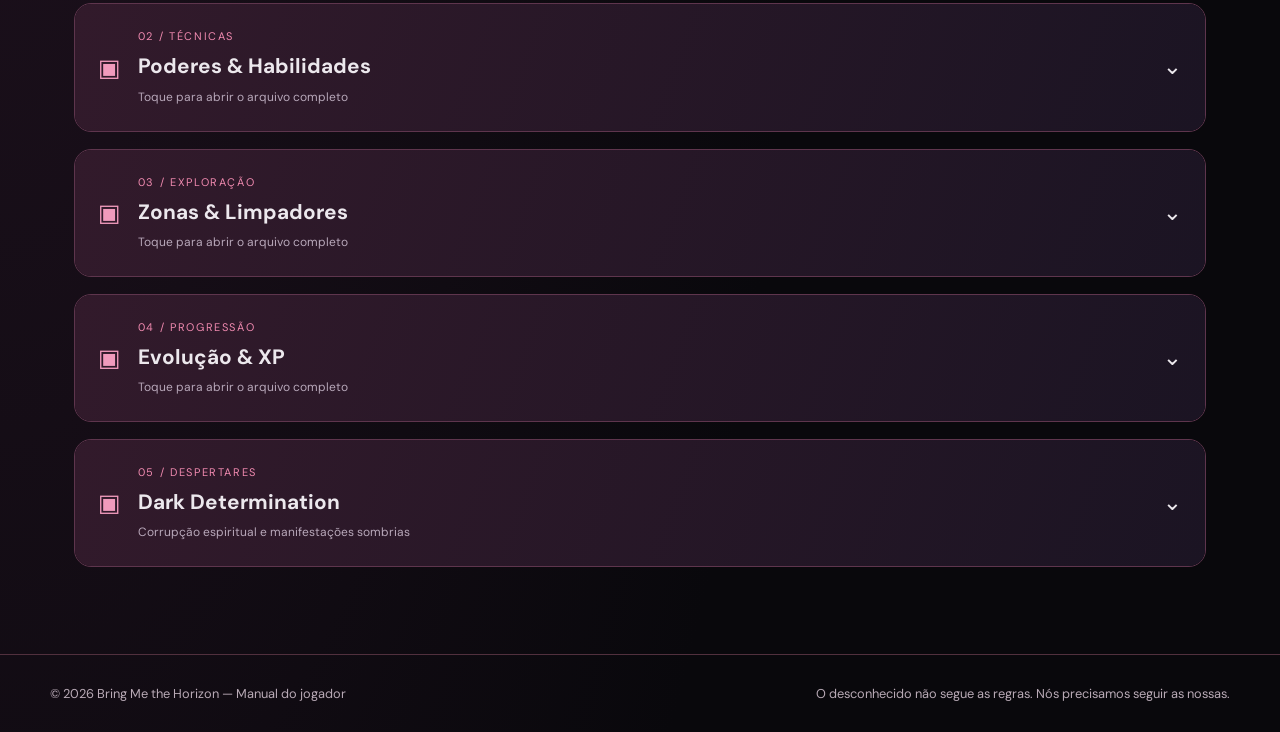
==== commit 3f87df78: "feat: add Dark Determination awakening system as fifth lobby folder" ====
--- a/index.html
+++ b/index.html
@@ -251,6 +251,7 @@
 
 /* Lobby illustrated cards and crisp scalable vector iconography */
 .lobby-welcome{position:relative;isolation:isolate;min-height:350px;display:flex;align-items:center;overflow:hidden;text-align:left;background:linear-gradient(90deg,#090811 15%,rgba(12,8,19,.86) 55%,rgba(20,8,22,.38)),radial-gradient(circle at 78% 46%,#7d204c 0,#2a1129 25%,#0c0911 64%);border:1px solid #43263c;border-radius:18px;margin-top:26px;padding:35px!important}.lobby-hero-copy{position:relative;z-index:2;max-width:590px}.lobby-hero-copy h2{display:flex;flex-direction:column;align-items:flex-start;margin:12px 0 19px}.lobby-hero-copy h2>span{font:bold italic clamp(3.4rem,9vw,6rem)/.95 Georgia,serif;letter-spacing:-.09em;color:#fff;text-shadow:3px 3px #a91c50}.lobby-hero-copy h2>small{font-size:clamp(.6rem,1.6vw,.85rem);letter-spacing:.38em;font-weight:400;margin-top:10px}.lobby-hero-copy p{text-align:left;margin:0 0 20px;max-width:490px;font-size:1rem}.lobby-hero-link{display:inline-flex;align-items:center;gap:20px;border:1px solid #e44a86;border-radius:9px;padding:12px 22px;color:#ff9ec4;font-weight:800;font-size:12px;letter-spacing:.14em}.lobby-hero-link:hover{background:#5a203d}.lobby-hero-link span{font-size:22px}.lobby-hero-art{position:absolute;inset:0 0 0 45%;pointer-events:none;overflow:hidden;opacity:.75}.lobby-portal{position:absolute;right:14%;top:8%;width:180px;aspect-ratio:1;border-radius:50%;border:12px double #c13269;box-shadow:0 0 55px #d62669,inset 0 0 45px #c12d6b;background:radial-gradient(circle,#100915 28%,#9c2152 69%,#140916 74%)}.lobby-torii{position:absolute;right:16%;bottom:10%;width:145px;height:175px;border-left:13px solid #130910;border-right:13px solid #130910;box-shadow:0 0 30px #d5224a}.lobby-torii:before{content:'';position:absolute;top:0;left:-32px;width:184px;height:15px;background:#170b17;box-shadow:0 18px #180c18}.lobby-grid{grid-template-columns:1fr;gap:14px}.lobby-grid .lobby-card{display:flex;align-items:center;gap:20px;min-height:156px;padding:23px 27px;background:linear-gradient(100deg,#100c15 0%,rgba(29,13,27,.97) 54%,rgba(78,19,47,.55) 100%);border-color:#65334c;position:relative;overflow:hidden}.lobby-card:after{content:'';position:absolute;right:0;top:0;bottom:0;width:38%;opacity:.25;background:radial-gradient(ellipse at 85% 55%,#ed347d,transparent 68%);pointer-events:none}.lobby-icon-wrap{flex:0 0 88px;width:88px;height:88px;border:1px solid #7e3457;border-radius:50%;display:grid;place-items:center;background:radial-gradient(circle,#44152d,#160e1c);color:#ff7cac}.lobby-vector{display:block;width:49px;height:49px}.lobby-card-copy{display:grid;gap:6px;z-index:1}.lobby-card-number{color:#e94782;font-size:13px;font-weight:800}.lobby-card-copy b{font:700 clamp(1.25rem,2.6vw,1.85rem)/1.1 Georgia,serif}.lobby-card-copy small{font-size:.92rem;max-width:460px;line-height:1.5}.lobby-card-go{margin-left:auto;flex:0 0 45px;width:45px;height:45px;border-radius:50%;border:2px solid #e54d88;background:#140b16;display:grid;place-items:center;color:#fff;z-index:1}.lobby-card-go .lobby-vector{width:23px;height:23px}.lobby-system>summary>span:first-child{font-size:0}.lobby-system>summary>span:first-child:after{content:'▣';font-size:24px}@media(max-width:700px){.lobby-welcome{margin:15px 13px 0;min-height:315px;padding:25px!important}.lobby-hero-art{inset:0 0 0 35%;opacity:.36}.lobby-hero-copy p{font-size:.88rem}.lobby-hero-copy h2>span{font-size:3.8rem}.lobby-grid .lobby-card{min-height:130px;padding:16px 13px;gap:12px}.lobby-icon-wrap{flex-basis:62px;width:62px;height:62px}.lobby-icon-wrap .lobby-vector{width:36px;height:36px}.lobby-card-copy b{font-size:1.2rem}.lobby-card-copy small{font-size:.78rem}.lobby-card-go{flex-basis:34px;width:34px;height:34px}.lobby-card-go .lobby-vector{width:18px;height:18px}}
+.dark-subtitle{font-family:Georgia,serif;margin:27px 0 15px;color:#f3c0d5}.lobby-card-5 .lobby-icon-wrap{color:#fa6d96;background:radial-gradient(circle,#58172c,#170d1a)}
 </style>
 <link rel="stylesheet" href="./theme.css?v=mobile4">
 <link rel="manifest" href="/manifest.webmanifest"><link rel="icon" href="/bmth-icon.svg" type="image/svg+xml"><meta name="apple-mobile-web-app-capable" content="yes"><meta name="apple-mobile-web-app-status-bar-style" content="black-translucent"><meta name="apple-mobile-web-app-title" content="BMTH"><style>
@@ -338,6 +339,7 @@
 <a class="lobby-card lobby-card-2" href="#arquivo-poder"><span class="lobby-icon-wrap"><svg class="lobby-vector" viewBox="0 0 24 24" aria-hidden="true" fill="none" stroke="currentColor" stroke-width="1.25" stroke-linecap="round" stroke-linejoin="round"><path d="M12 2c-3 4-6 6-6 11a6 6 0 0 0 12 0c0-3-2-5-3-7-1 4-4 4-3 9-4-3-2-8 0-13Z"/><path d="M12 22c-2-3-1-5 1-7"/></svg></span><span class="lobby-card-copy"><span class="lobby-card-number">02.</span><b>Poderes &amp; Habilidades</b><small>Técnicas, criação de habilidades, limitações e liberações.</small></span><span class="lobby-card-go" aria-hidden="true"><svg class="lobby-vector" viewBox="0 0 24 24" aria-hidden="true" fill="none" stroke="currentColor" stroke-width="1.25" stroke-linecap="round" stroke-linejoin="round"><path d="m9 5 7 7-7 7"/></svg></span></a>
 <a class="lobby-card lobby-card-3" href="#arquivo-zonas"><span class="lobby-icon-wrap"><svg class="lobby-vector" viewBox="0 0 24 24" aria-hidden="true" fill="none" stroke="currentColor" stroke-width="1.25" stroke-linecap="round" stroke-linejoin="round"><path d="m4 20 16-16M4 4l16 16"/><path d="M4 4 2 2m18 18 2 2M20 4l2-2M4 20l-2 2"/><path d="m8 8 8 8m0-8-8 8"/></svg></span><span class="lobby-card-copy"><span class="lobby-card-number">03.</span><b>Zonas &amp; Limpadores</b><small>Portais, níveis de ameaça, missões e operações.</small></span><span class="lobby-card-go" aria-hidden="true"><svg class="lobby-vector" viewBox="0 0 24 24" aria-hidden="true" fill="none" stroke="currentColor" stroke-width="1.25" stroke-linecap="round" stroke-linejoin="round"><path d="m9 5 7 7-7 7"/></svg></span></a>
 <a class="lobby-card lobby-card-4" href="#arquivo-evolucao"><span class="lobby-icon-wrap"><svg class="lobby-vector" viewBox="0 0 24 24" aria-hidden="true" fill="none" stroke="currentColor" stroke-width="1.25" stroke-linecap="round" stroke-linejoin="round"><path d="m12 2 3 7 7 3-7 3-3 7-3-7-7-3 7-3Z"/><circle cx="12" cy="12" r="3"/><path d="M12 1v4m0 14v4M1 12h4m14 0h4"/></svg></span><span class="lobby-card-copy"><span class="lobby-card-number">04.</span><b>Evolução &amp; XP</b><small>Ranks, experiência, progressão e regras administrativas.</small></span><span class="lobby-card-go" aria-hidden="true"><svg class="lobby-vector" viewBox="0 0 24 24" aria-hidden="true" fill="none" stroke="currentColor" stroke-width="1.25" stroke-linecap="round" stroke-linejoin="round"><path d="m9 5 7 7-7 7"/></svg></span></a>
+<a class="lobby-card lobby-card-5" href="#arquivo-despertares"><span class="lobby-icon-wrap"><svg class="lobby-vector" viewBox="0 0 24 24" aria-hidden="true" fill="none" stroke="currentColor" stroke-width="1.25" stroke-linecap="round" stroke-linejoin="round"><path d="M12 2 4 11l8 11 8-11-8-9Z"/><path d="M12 6v12M8 11l4 4 4-4"/><path d="M4 11h16"/></svg></span><span class="lobby-card-copy"><span class="lobby-card-number">05.</span><b>Despertares</b><small>Dark Determination, corrupção espiritual e transformações de habilidades.</small></span><span class="lobby-card-go" aria-hidden="true"><svg class="lobby-vector" viewBox="0 0 24 24" aria-hidden="true" fill="none" stroke="currentColor" stroke-width="1.25" stroke-linecap="round" stroke-linejoin="round"><path d="m9 5 7 7-7 7"/></svg></span></a>
 </div></section>
   <main id="sistemas">
     <details class="lobby-system" id="arquivo-mundo"><summary><span>▣</span><span><small>01 / MUNDO</small><strong>Universo & Imaginário</strong><em>Toque para abrir o arquivo completo</em></span><span class="lobby-chevron">⌄</span></summary><div class="lobby-system-body">
@@ -490,6 +492,32 @@
         <article class="card"><h3>Registro de mudanças</h3><p>Manter o histórico de aprovações, alterações de regras e reclassificações de Zonas.</p></article>
       </div>
     </section>
+    </div></details>
+
+    <details class="lobby-system" id="arquivo-despertares"><summary><span>▣</span><span><small>05 / DESPERTARES</small><strong>Dark Determination</strong><em>Corrupção espiritual e manifestações sombrias</em></span><span class="lobby-chevron">⌄</span></summary><div class="lobby-system-body">
+      <section class="section" id="dark-determination">
+        <div class="section-head"><div><div class="eyebrow">SISTEMA ESPECIAL · DESPERTARES</div><h2>Dark Determination</h2></div><p>O despertar da determinação sombria não concede uma habilidade inteiramente nova: ele corrompe e transforma aquilo que já existe.</p></div>
+        <div class="notice"><strong>O que é?</strong> Dark Determination é uma manifestação de corrupção espiritual ligada ao estado psicológico e à trajetória do personagem. Ela distorce o aspecto, o funcionamento ou as propriedades de habilidades existentes, mantendo os limites de poder do rank atual.</div>
+        <div class="card-grid">
+          <article class="card"><div class="number">01 / CONDUTA</div><h3>Predisposição maligna</h3><p>O personagem deve demonstrar de forma persistente uma inclinação maligna coerente com sua história. Um ato isolado não garante o despertar.</p></article>
+          <article class="card"><div class="number">02 / RUPTURA</div><h3>Ruptura psicológica</h3><p>É necessário um acontecimento ou processo narrativo marcante que justifique a deterioração espiritual e a manifestação.</p></article>
+          <article class="card"><div class="number">03 / VALIDAÇÃO</div><h3>Aprovação administrativa</h3><p>A administração avalia o desenvolvimento narrativo, a habilidade original, os efeitos corrompidos e o equilíbrio antes de autorizar o despertar.</p></article>
+        </div>
+        <h3 class="dark-subtitle">Manifestação por rank</h3>
+        <div class="card-grid">
+          <article class="card"><div class="number">RANK D</div><h3>Vestígios</h3><p>Mudanças visuais e efeitos leves. A habilidade mantém seu funcionamento fundamental.</p></article>
+          <article class="card"><div class="number">RANK C</div><h3>Propriedade corrompida</h3><p>Uma propriedade da habilidade pode adquirir uma versão sombria, desde que permaneça equilibrada.</p></article>
+          <article class="card"><div class="number">RANK B</div><h3>Efeitos secundários</h3><p>Desenvolvimento de efeitos adicionais controlados, com custos e condições claros.</p></article>
+          <article class="card"><div class="number">RANK A</div><h3>Técnicas complexas</h3><p>Permite aplicações corrompidas mais elaboradas, sempre sujeitas à revisão e aos limites do sistema.</p></article>
+        </div>
+        <h3 class="dark-subtitle">Custos e limitações</h3>
+        <div class="card-grid">
+          <article class="card"><h3>Desgaste espiritual</h3><p>O uso provoca desgaste progressivo, proporcional à intensidade da manifestação.</p></article>
+          <article class="card"><h3>Instabilidade</h3><p>Pode causar dificuldade para executar técnicas e perda temporária de controle, conforme avaliação narrativa.</p></article>
+          <article class="card"><h3>Sem salto de rank</h3><p>Dark Determination não eleva automaticamente o personagem de D para C, B ou A e não substitui a progressão por XP.</p></article>
+        </div>
+        <div class="notice"><strong>Regra de equilíbrio:</strong> a proposta deve explicar qual habilidade será corrompida, o que muda, os gatilhos, os custos, as fraquezas e os riscos. O despertar só pode ser utilizado após aprovação administrativa.</div>
+      </section>
     </div></details>
   </main>
 
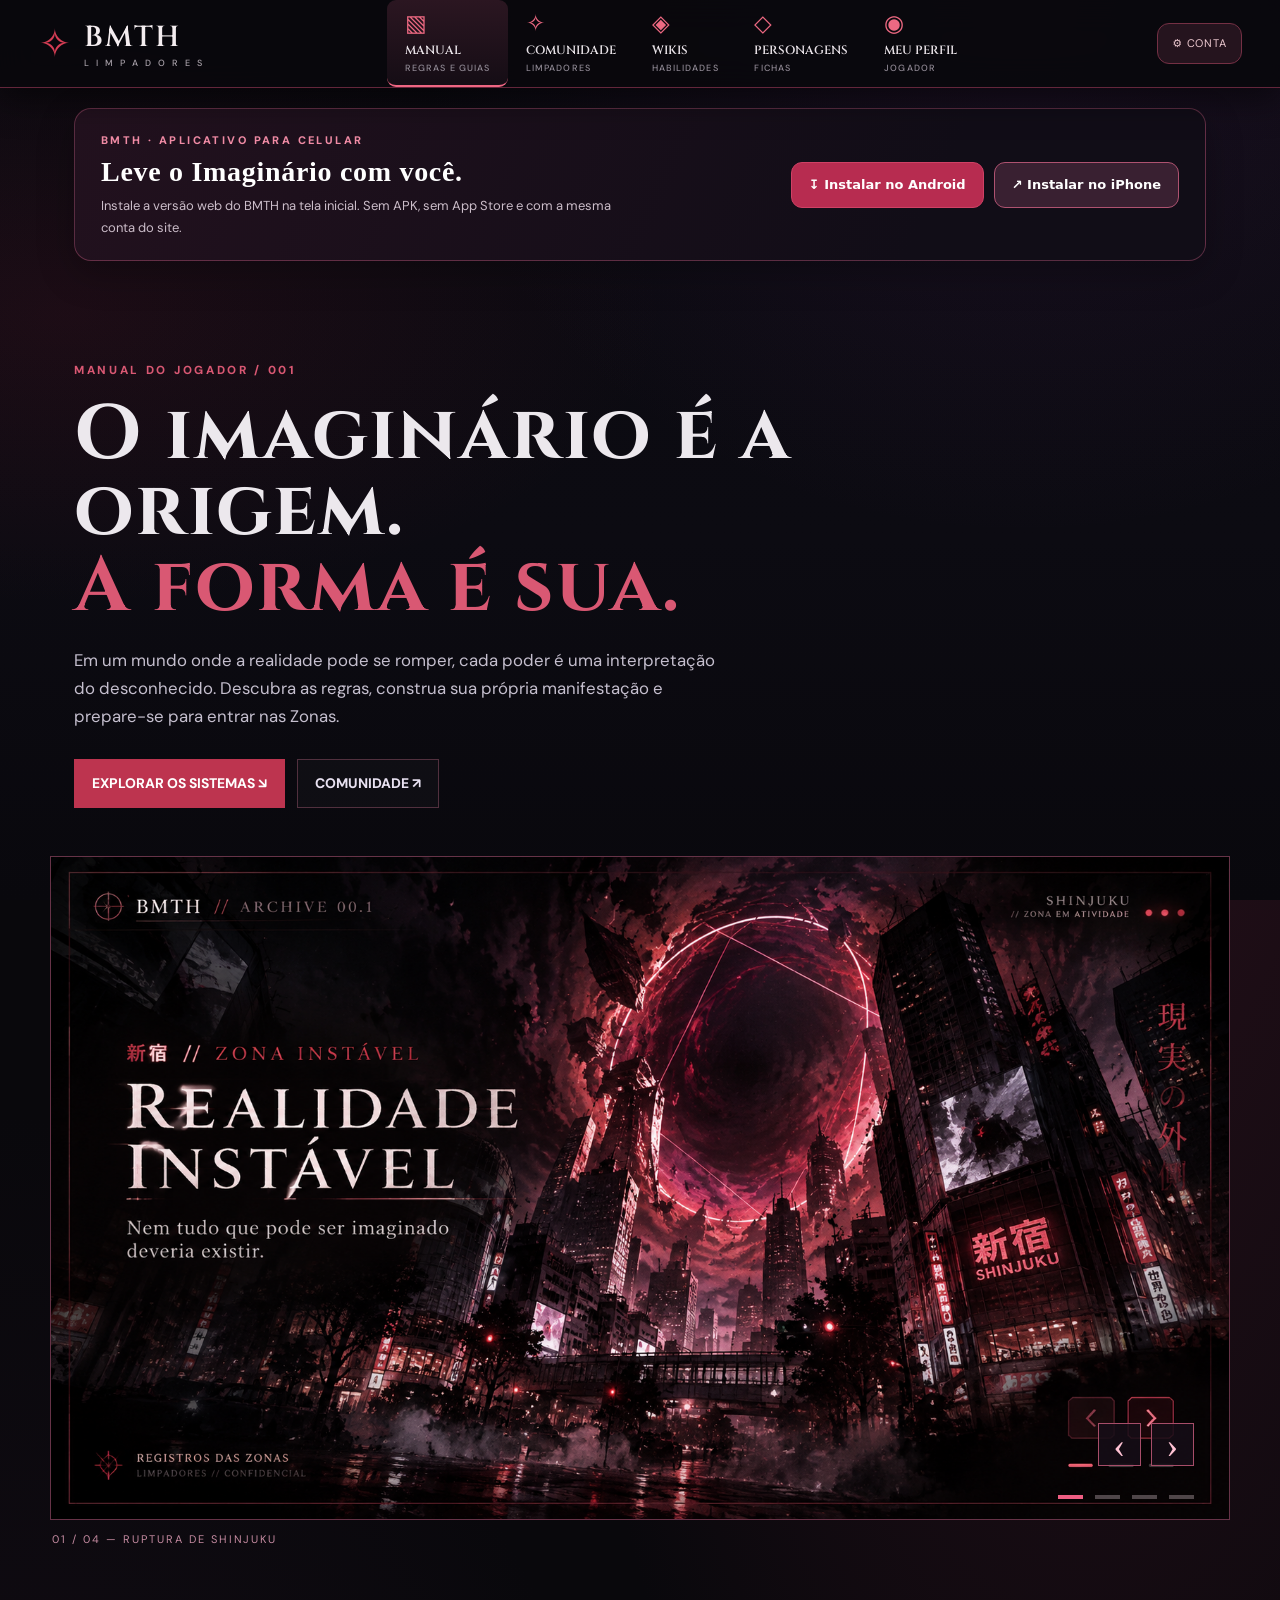
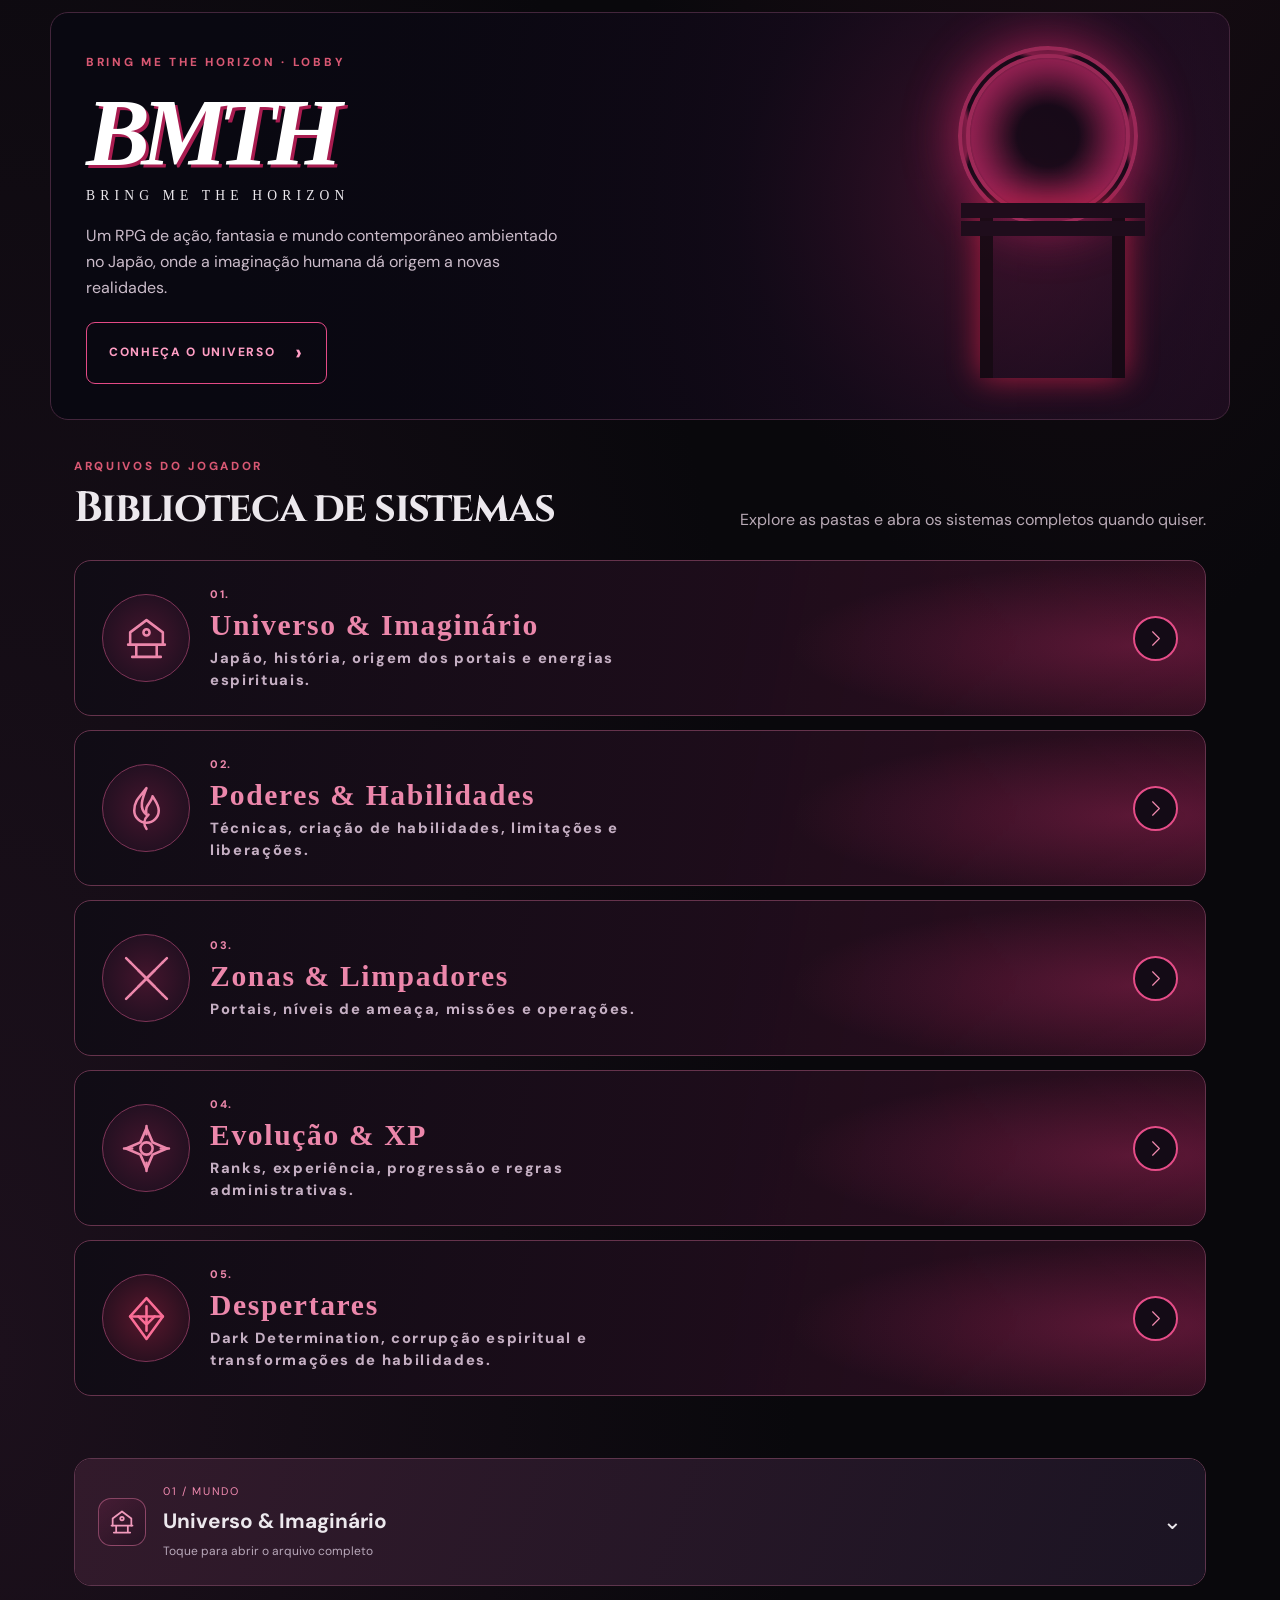
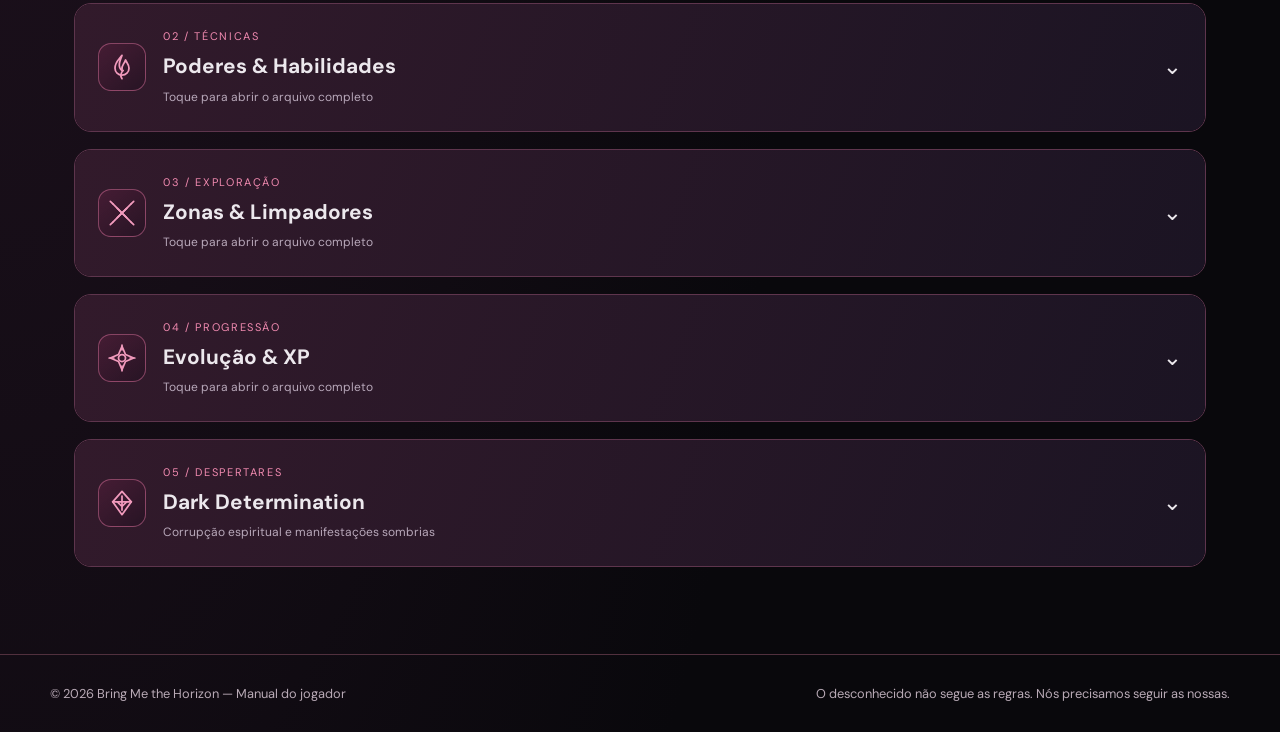
==== commit 2b6172a2: "fix: replace placeholder square glyphs with matching SVG icons in all lobby folders" ====
--- a/index.html
+++ b/index.html
@@ -250,8 +250,9 @@
 .lobby-welcome,.lobby-library{max-width:1180px;margin:auto;padding:32px 24px 45px}.lobby-welcome{text-align:center}.lobby-welcome h2{font:700 clamp(2rem,5vw,3.4rem)/1.15 Georgia,serif;margin:12px 0}.lobby-welcome p{color:#cbbcca;max-width:710px;margin:0 auto 20px}.lobby-pills{display:flex;gap:10px;justify-content:center;flex-wrap:wrap}.lobby-pills span{border:1px solid #714159;border-radius:30px;padding:7px 14px;color:#eeb0cb;font-size:12px}.lobby-grid{display:grid;grid-template-columns:repeat(2,minmax(0,1fr));gap:15px}.lobby-grid a{display:grid;gap:7px;padding:24px;min-height:150px;border:1px solid #704059;border-radius:17px;background:linear-gradient(125deg,#321b2d,#18121f);transition:transform .2s,border-color .2s}.lobby-grid a:hover{transform:translateY(-3px);border-color:#e881ab}.lobby-grid b{font-size:1.2rem}.lobby-grid small{color:#c5afc3}.lobby-grid span{color:#ec87ab;font-size:11px;font-weight:800;letter-spacing:.15em}.lobby-system{margin:17px 0;border:1px solid #5e354d;border-radius:17px;overflow:hidden;scroll-margin-top:90px;background:#17101b}.lobby-system>summary{display:flex;gap:17px;align-items:center;padding:23px;cursor:pointer;list-style:none;background:linear-gradient(110deg,#321a2b,#1b1423)}.lobby-system>summary::-webkit-details-marker{display:none}.lobby-system summary>span:nth-child(2){display:grid;gap:4px}.lobby-system summary small{color:#f18ab0;font-size:11px;letter-spacing:.15em}.lobby-system summary strong{font-size:1.3rem}.lobby-system summary em{font-style:normal;color:#b8a8ba;font-size:12px}.lobby-system summary>span:first-child{font-size:26px;color:#f19abc}.lobby-chevron{margin-left:auto;font-size:23px}.lobby-system[open] .lobby-chevron{transform:rotate(180deg)}.lobby-system-body{padding:0 24px 24px}.lobby-system .section:first-child{border-top:0}.lobby-system .section{scroll-margin-top:110px}@media(max-width:700px){.lobby-welcome,.lobby-library{padding-left:16px;padding-right:16px}.lobby-grid{grid-template-columns:1fr}.lobby-grid a{min-height:118px;padding:18px}.lobby-system>summary{padding:17px}.lobby-system-body{padding:0 14px 16px}}
 
 /* Lobby illustrated cards and crisp scalable vector iconography */
-.lobby-welcome{position:relative;isolation:isolate;min-height:350px;display:flex;align-items:center;overflow:hidden;text-align:left;background:linear-gradient(90deg,#090811 15%,rgba(12,8,19,.86) 55%,rgba(20,8,22,.38)),radial-gradient(circle at 78% 46%,#7d204c 0,#2a1129 25%,#0c0911 64%);border:1px solid #43263c;border-radius:18px;margin-top:26px;padding:35px!important}.lobby-hero-copy{position:relative;z-index:2;max-width:590px}.lobby-hero-copy h2{display:flex;flex-direction:column;align-items:flex-start;margin:12px 0 19px}.lobby-hero-copy h2>span{font:bold italic clamp(3.4rem,9vw,6rem)/.95 Georgia,serif;letter-spacing:-.09em;color:#fff;text-shadow:3px 3px #a91c50}.lobby-hero-copy h2>small{font-size:clamp(.6rem,1.6vw,.85rem);letter-spacing:.38em;font-weight:400;margin-top:10px}.lobby-hero-copy p{text-align:left;margin:0 0 20px;max-width:490px;font-size:1rem}.lobby-hero-link{display:inline-flex;align-items:center;gap:20px;border:1px solid #e44a86;border-radius:9px;padding:12px 22px;color:#ff9ec4;font-weight:800;font-size:12px;letter-spacing:.14em}.lobby-hero-link:hover{background:#5a203d}.lobby-hero-link span{font-size:22px}.lobby-hero-art{position:absolute;inset:0 0 0 45%;pointer-events:none;overflow:hidden;opacity:.75}.lobby-portal{position:absolute;right:14%;top:8%;width:180px;aspect-ratio:1;border-radius:50%;border:12px double #c13269;box-shadow:0 0 55px #d62669,inset 0 0 45px #c12d6b;background:radial-gradient(circle,#100915 28%,#9c2152 69%,#140916 74%)}.lobby-torii{position:absolute;right:16%;bottom:10%;width:145px;height:175px;border-left:13px solid #130910;border-right:13px solid #130910;box-shadow:0 0 30px #d5224a}.lobby-torii:before{content:'';position:absolute;top:0;left:-32px;width:184px;height:15px;background:#170b17;box-shadow:0 18px #180c18}.lobby-grid{grid-template-columns:1fr;gap:14px}.lobby-grid .lobby-card{display:flex;align-items:center;gap:20px;min-height:156px;padding:23px 27px;background:linear-gradient(100deg,#100c15 0%,rgba(29,13,27,.97) 54%,rgba(78,19,47,.55) 100%);border-color:#65334c;position:relative;overflow:hidden}.lobby-card:after{content:'';position:absolute;right:0;top:0;bottom:0;width:38%;opacity:.25;background:radial-gradient(ellipse at 85% 55%,#ed347d,transparent 68%);pointer-events:none}.lobby-icon-wrap{flex:0 0 88px;width:88px;height:88px;border:1px solid #7e3457;border-radius:50%;display:grid;place-items:center;background:radial-gradient(circle,#44152d,#160e1c);color:#ff7cac}.lobby-vector{display:block;width:49px;height:49px}.lobby-card-copy{display:grid;gap:6px;z-index:1}.lobby-card-number{color:#e94782;font-size:13px;font-weight:800}.lobby-card-copy b{font:700 clamp(1.25rem,2.6vw,1.85rem)/1.1 Georgia,serif}.lobby-card-copy small{font-size:.92rem;max-width:460px;line-height:1.5}.lobby-card-go{margin-left:auto;flex:0 0 45px;width:45px;height:45px;border-radius:50%;border:2px solid #e54d88;background:#140b16;display:grid;place-items:center;color:#fff;z-index:1}.lobby-card-go .lobby-vector{width:23px;height:23px}.lobby-system>summary>span:first-child{font-size:0}.lobby-system>summary>span:first-child:after{content:'▣';font-size:24px}@media(max-width:700px){.lobby-welcome{margin:15px 13px 0;min-height:315px;padding:25px!important}.lobby-hero-art{inset:0 0 0 35%;opacity:.36}.lobby-hero-copy p{font-size:.88rem}.lobby-hero-copy h2>span{font-size:3.8rem}.lobby-grid .lobby-card{min-height:130px;padding:16px 13px;gap:12px}.lobby-icon-wrap{flex-basis:62px;width:62px;height:62px}.lobby-icon-wrap .lobby-vector{width:36px;height:36px}.lobby-card-copy b{font-size:1.2rem}.lobby-card-copy small{font-size:.78rem}.lobby-card-go{flex-basis:34px;width:34px;height:34px}.lobby-card-go .lobby-vector{width:18px;height:18px}}
+.lobby-welcome{position:relative;isolation:isolate;min-height:350px;display:flex;align-items:center;overflow:hidden;text-align:left;background:linear-gradient(90deg,#090811 15%,rgba(12,8,19,.86) 55%,rgba(20,8,22,.38)),radial-gradient(circle at 78% 46%,#7d204c 0,#2a1129 25%,#0c0911 64%);border:1px solid #43263c;border-radius:18px;margin-top:26px;padding:35px!important}.lobby-hero-copy{position:relative;z-index:2;max-width:590px}.lobby-hero-copy h2{display:flex;flex-direction:column;align-items:flex-start;margin:12px 0 19px}.lobby-hero-copy h2>span{font:bold italic clamp(3.4rem,9vw,6rem)/.95 Georgia,serif;letter-spacing:-.09em;color:#fff;text-shadow:3px 3px #a91c50}.lobby-hero-copy h2>small{font-size:clamp(.6rem,1.6vw,.85rem);letter-spacing:.38em;font-weight:400;margin-top:10px}.lobby-hero-copy p{text-align:left;margin:0 0 20px;max-width:490px;font-size:1rem}.lobby-hero-link{display:inline-flex;align-items:center;gap:20px;border:1px solid #e44a86;border-radius:9px;padding:12px 22px;color:#ff9ec4;font-weight:800;font-size:12px;letter-spacing:.14em}.lobby-hero-link:hover{background:#5a203d}.lobby-hero-link span{font-size:22px}.lobby-hero-art{position:absolute;inset:0 0 0 45%;pointer-events:none;overflow:hidden;opacity:.75}.lobby-portal{position:absolute;right:14%;top:8%;width:180px;aspect-ratio:1;border-radius:50%;border:12px double #c13269;box-shadow:0 0 55px #d62669,inset 0 0 45px #c12d6b;background:radial-gradient(circle,#100915 28%,#9c2152 69%,#140916 74%)}.lobby-torii{position:absolute;right:16%;bottom:10%;width:145px;height:175px;border-left:13px solid #130910;border-right:13px solid #130910;box-shadow:0 0 30px #d5224a}.lobby-torii:before{content:'';position:absolute;top:0;left:-32px;width:184px;height:15px;background:#170b17;box-shadow:0 18px #180c18}.lobby-grid{grid-template-columns:1fr;gap:14px}.lobby-grid .lobby-card{display:flex;align-items:center;gap:20px;min-height:156px;padding:23px 27px;background:linear-gradient(100deg,#100c15 0%,rgba(29,13,27,.97) 54%,rgba(78,19,47,.55) 100%);border-color:#65334c;position:relative;overflow:hidden}.lobby-card:after{content:'';position:absolute;right:0;top:0;bottom:0;width:38%;opacity:.25;background:radial-gradient(ellipse at 85% 55%,#ed347d,transparent 68%);pointer-events:none}.lobby-icon-wrap{flex:0 0 88px;width:88px;height:88px;border:1px solid #7e3457;border-radius:50%;display:grid;place-items:center;background:radial-gradient(circle,#44152d,#160e1c);color:#ff7cac}.lobby-vector{display:block;width:49px;height:49px}.lobby-card-copy{display:grid;gap:6px;z-index:1}.lobby-card-number{color:#e94782;font-size:13px;font-weight:800}.lobby-card-copy b{font:700 clamp(1.25rem,2.6vw,1.85rem)/1.1 Georgia,serif}.lobby-card-copy small{font-size:.92rem;max-width:460px;line-height:1.5}.lobby-card-go{margin-left:auto;flex:0 0 45px;width:45px;height:45px;border-radius:50%;border:2px solid #e54d88;background:#140b16;display:grid;place-items:center;color:#fff;z-index:1}.lobby-card-go .lobby-vector{width:23px;height:23px}@media(max-width:700px){.lobby-welcome{margin:15px 13px 0;min-height:315px;padding:25px!important}.lobby-hero-art{inset:0 0 0 35%;opacity:.36}.lobby-hero-copy p{font-size:.88rem}.lobby-hero-copy h2>span{font-size:3.8rem}.lobby-grid .lobby-card{min-height:130px;padding:16px 13px;gap:12px}.lobby-icon-wrap{flex-basis:62px;width:62px;height:62px}.lobby-icon-wrap .lobby-vector{width:36px;height:36px}.lobby-card-copy b{font-size:1.2rem}.lobby-card-copy small{font-size:.78rem}.lobby-card-go{flex-basis:34px;width:34px;height:34px}.lobby-card-go .lobby-vector{width:18px;height:18px}}
 .dark-subtitle{font-family:Georgia,serif;margin:27px 0 15px;color:#f3c0d5}.lobby-card-5 .lobby-icon-wrap{color:#fa6d96;background:radial-gradient(circle,#58172c,#170d1a)}
+.lobby-system>summary>.lobby-system-icon{display:grid;place-items:center;flex:0 0 48px;width:48px;height:48px;border:1px solid rgba(239,125,172,.45);border-radius:13px;background:linear-gradient(140deg,rgba(123,37,77,.28),rgba(31,15,31,.5));color:#f78eb9}.lobby-system-icon svg{width:28px;height:28px;display:block}.lobby-system>summary>.lobby-system-icon:after{content:none!important}@media(max-width:700px){.lobby-system>summary>.lobby-system-icon{flex-basis:42px;width:42px;height:42px}.lobby-system-icon svg{width:25px;height:25px}}
 </style>
 <link rel="stylesheet" href="./theme.css?v=mobile4">
 <link rel="manifest" href="/manifest.webmanifest"><link rel="icon" href="/bmth-icon.svg" type="image/svg+xml"><meta name="apple-mobile-web-app-capable" content="yes"><meta name="apple-mobile-web-app-status-bar-style" content="black-translucent"><meta name="apple-mobile-web-app-title" content="BMTH"><style>
@@ -342,7 +343,7 @@
 <a class="lobby-card lobby-card-5" href="#arquivo-despertares"><span class="lobby-icon-wrap"><svg class="lobby-vector" viewBox="0 0 24 24" aria-hidden="true" fill="none" stroke="currentColor" stroke-width="1.25" stroke-linecap="round" stroke-linejoin="round"><path d="M12 2 4 11l8 11 8-11-8-9Z"/><path d="M12 6v12M8 11l4 4 4-4"/><path d="M4 11h16"/></svg></span><span class="lobby-card-copy"><span class="lobby-card-number">05.</span><b>Despertares</b><small>Dark Determination, corrupção espiritual e transformações de habilidades.</small></span><span class="lobby-card-go" aria-hidden="true"><svg class="lobby-vector" viewBox="0 0 24 24" aria-hidden="true" fill="none" stroke="currentColor" stroke-width="1.25" stroke-linecap="round" stroke-linejoin="round"><path d="m9 5 7 7-7 7"/></svg></span></a>
 </div></section>
   <main id="sistemas">
-    <details class="lobby-system" id="arquivo-mundo"><summary><span>▣</span><span><small>01 / MUNDO</small><strong>Universo & Imaginário</strong><em>Toque para abrir o arquivo completo</em></span><span class="lobby-chevron">⌄</span></summary><div class="lobby-system-body">
+    <details class="lobby-system" id="arquivo-mundo"><summary><span class="lobby-system-icon"><svg viewBox="0 0 24 24" aria-hidden="true" fill="none" stroke="currentColor" stroke-width="1.5" stroke-linecap="round" stroke-linejoin="round"><path d="M4 15V9l8-6 8 6v6"/><path d="M3 15h18M7 15v6m10-6v6M5 21h14"/><circle cx="12" cy="9" r="1.5"/></svg></span><span><small>01 / MUNDO</small><strong>Universo & Imaginário</strong><em>Toque para abrir o arquivo completo</em></span><span class="lobby-chevron">⌄</span></summary><div class="lobby-system-body">
     <section class="section" id="nucleo">
       <div class="section-head">
         <div><div class="eyebrow">ARQUIVO 00 / 日本 — NIHON</div><h2>Núcleo: Japão</h2></div>
@@ -387,7 +388,7 @@
     </section>
 
     </div></details>
-    <details class="lobby-system" id="arquivo-poder"><summary><span>▣</span><span><small>02 / TÉCNICAS</small><strong>Poderes & Habilidades</strong><em>Toque para abrir o arquivo completo</em></span><span class="lobby-chevron">⌄</span></summary><div class="lobby-system-body">
+    <details class="lobby-system" id="arquivo-poder"><summary><span class="lobby-system-icon"><svg viewBox="0 0 24 24" aria-hidden="true" fill="none" stroke="currentColor" stroke-width="1.5" stroke-linecap="round" stroke-linejoin="round"><path d="M12 2c-3 4-6 6-6 11a6 6 0 0 0 12 0c0-3-2-5-3-7-1 4-4 4-3 9-4-3-2-8 0-13Z"/><path d="M12 22c-2-3-1-5 1-7"/></svg></span><span><small>02 / TÉCNICAS</small><strong>Poderes & Habilidades</strong><em>Toque para abrir o arquivo completo</em></span><span class="lobby-chevron">⌄</span></summary><div class="lobby-system-body">
     <section class="section" id="poderes">
       <div class="section-head">
         <div><div class="eyebrow">03 / Construção</div><h2>Crie sua própria manifestação</h2></div>
@@ -407,7 +408,7 @@
     </section>
 
     </div></details>
-    <details class="lobby-system" id="arquivo-zonas"><summary><span>▣</span><span><small>03 / EXPLORAÇÃO</small><strong>Zonas & Limpadores</strong><em>Toque para abrir o arquivo completo</em></span><span class="lobby-chevron">⌄</span></summary><div class="lobby-system-body">
+    <details class="lobby-system" id="arquivo-zonas"><summary><span class="lobby-system-icon"><svg viewBox="0 0 24 24" aria-hidden="true" fill="none" stroke="currentColor" stroke-width="1.5" stroke-linecap="round" stroke-linejoin="round"><path d="m4 20 16-16M4 4l16 16"/><path d="M4 4 2 2m18 18 2 2M20 4l2-2M4 20l-2 2"/><path d="m8 8 8 8m0-8-8 8"/></svg></span><span><small>03 / EXPLORAÇÃO</small><strong>Zonas & Limpadores</strong><em>Toque para abrir o arquivo completo</em></span><span class="lobby-chevron">⌄</span></summary><div class="lobby-system-body">
     <section class="section" id="zonas">
       <div class="section-head">
         <div><div class="eyebrow">04 / Anomalias dimensionais</div><h2>As Zonas</h2></div>
@@ -448,7 +449,7 @@
     </section>
 
     </div></details>
-    <details class="lobby-system" id="arquivo-evolucao"><summary><span>▣</span><span><small>04 / PROGRESSÃO</small><strong>Evolução & XP</strong><em>Toque para abrir o arquivo completo</em></span><span class="lobby-chevron">⌄</span></summary><div class="lobby-system-body">
+    <details class="lobby-system" id="arquivo-evolucao"><summary><span class="lobby-system-icon"><svg viewBox="0 0 24 24" aria-hidden="true" fill="none" stroke="currentColor" stroke-width="1.5" stroke-linecap="round" stroke-linejoin="round"><path d="m12 2 3 7 7 3-7 3-3 7-3-7-7-3 7-3Z"/><circle cx="12" cy="12" r="3"/><path d="M12 1v4m0 14v4M1 12h4m14 0h4"/></svg></span><span><small>04 / PROGRESSÃO</small><strong>Evolução & XP</strong><em>Toque para abrir o arquivo completo</em></span><span class="lobby-chevron">⌄</span></summary><div class="lobby-system-body">
     <section class="section" id="progressao">
       <div class="section-head">
         <div><div class="eyebrow">06 / Desenvolvimento</div><h2>XP e evolução</h2></div>
@@ -494,7 +495,7 @@
     </section>
     </div></details>
 
-    <details class="lobby-system" id="arquivo-despertares"><summary><span>▣</span><span><small>05 / DESPERTARES</small><strong>Dark Determination</strong><em>Corrupção espiritual e manifestações sombrias</em></span><span class="lobby-chevron">⌄</span></summary><div class="lobby-system-body">
+    <details class="lobby-system" id="arquivo-despertares"><summary><span class="lobby-system-icon"><svg viewBox="0 0 24 24" aria-hidden="true" fill="none" stroke="currentColor" stroke-width="1.5" stroke-linecap="round" stroke-linejoin="round"><path d="M12 2 4 11l8 11 8-11-8-9Z"/><path d="M12 6v12M8 11l4 4 4-4"/><path d="M4 11h16"/></svg></span><span><small>05 / DESPERTARES</small><strong>Dark Determination</strong><em>Corrupção espiritual e manifestações sombrias</em></span><span class="lobby-chevron">⌄</span></summary><div class="lobby-system-body">
       <section class="section" id="dark-determination">
         <div class="section-head"><div><div class="eyebrow">SISTEMA ESPECIAL · DESPERTARES</div><h2>Dark Determination</h2></div><p>O despertar da determinação sombria não concede uma habilidade inteiramente nova: ele corrompe e transforma aquilo que já existe.</p></div>
         <div class="notice"><strong>O que é?</strong> Dark Determination é uma manifestação de corrupção espiritual ligada ao estado psicológico e à trajetória do personagem. Ela distorce o aspecto, o funcionamento ou as propriedades de habilidades existentes, mantendo os limites de poder do rank atual.</div>
